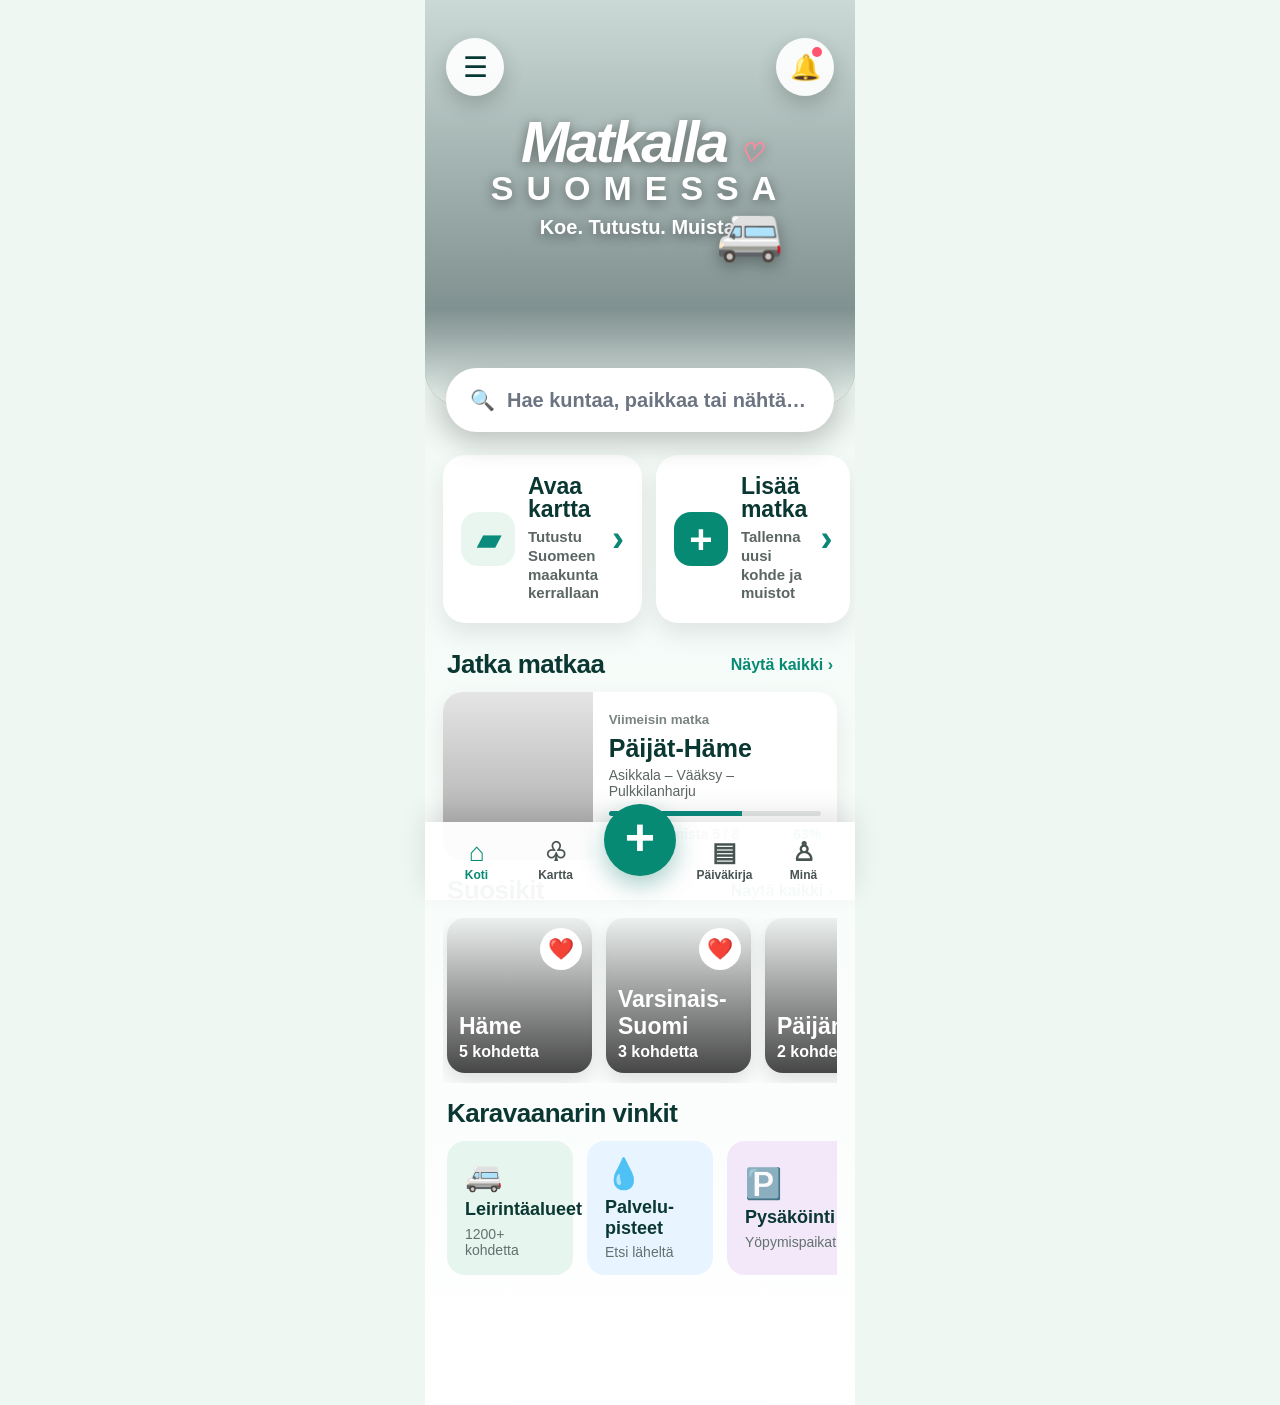
==== index.html @ 988d08ff "Add files via upload" ====
<!doctype html>
<html lang="fi">
<head>
  <meta charset="UTF-8" />
  <meta name="viewport" content="width=device-width, initial-scale=1.0" />
  <title>Matkalla Suomessa</title>
  <link rel="stylesheet" href="tyylit.css?v=22" />
</head>
<body>
  <div class="app-shell">
    <header class="hero">
      <div class="top-icons">
        <button class="round">☰</button>
        <button class="bell">🔔<span></span></button>
      </div>
      <div class="logo-block">
        <div class="script">Matkalla <span>♡</span></div>
        <div class="spaced">SUOMESSA</div>
        <p>Koe. Tutustu. Muista.</p>
      </div>
      <div class="camper">🚐</div>
      <a class="search" href="kartta.html">🔍 <span>Hae kuntaa, paikkaa tai nähtävyyttä...</span></a>
    </header>

    <main class="content">
      <section class="actions">
        <a class="action-card" href="kartta.html">
          <div class="map-shape">▰</div>
          <div><h2>Avaa kartta</h2><p>Tutustu Suomeen maakunta kerrallaan</p></div>
          <b>›</b>
        </a>
        <a class="action-card" href="paivakirja.html">
          <div class="plus-mini">+</div>
          <div><h2>Lisää matka</h2><p>Tallenna uusi kohde ja muistot</p></div>
          <b>›</b>
        </a>
      </section>

      <section class="section-head">
        <h2>Jatka matkaa</h2><a href="paivakirja.html">Näytä kaikki ›</a>
      </section>
      <article class="continue-card">
        <div class="trip-photo"></div>
        <div class="trip-info">
          <small>Viimeisin matka</small>
          <h3>Päijät-Häme</h3>
          <p>Asikkala – Vääksy – Pulkkilanharju</p>
          <div class="progress"><i style="width:63%"></i></div>
          <div class="meta"><span>Käyty kunnista 5 / 8</span><strong>63%</strong></div>
        </div>
      </article>

      <section class="section-head">
        <h2>Suosikit</h2><a href="kartta.html">Näytä kaikki ›</a>
      </section>
      <div class="favorites">
        <article class="fav castle"><button>❤️</button><h3>Häme</h3><p>5 kohdetta</p></article>
        <article class="fav coast"><button>❤️</button><h3>Varsinais-Suomi</h3><p>3 kohdetta</p></article>
        <article class="fav lake"><button>❤️</button><h3>Päijänne</h3><p>2 kohdetta</p></article>
        <article class="fav lapland"><button>❤️</button><h3>Lappi</h3><p>1 kohde</p></article>
      </div>

      <section class="section-head no-link"><h2>Karavaanarin vinkit</h2></section>
      <div class="tips">
        <a href="kartta.html" class="tip green"><span>🚐</span><strong>Leirintäalueet</strong><small>1200+ kohdetta</small></a>
        <a href="kartta.html" class="tip blue"><span>💧</span><strong>Palvelu-pisteet</strong><small>Etsi läheltä</small></a>
        <a href="kartta.html" class="tip purple"><span>🅿️</span><strong>Pysäköinti</strong><small>Yöpymispaikat</small></a>
        <a href="kartta.html" class="tip orange"><span>🍴</span><strong>Ravintolat</strong><small>Paikallisia suosikkeja</small></a>
      </div>
    </main>

    <nav class="bottom-nav">
      <a class="active" href="index.html">⌂<span>Koti</span></a>
      <a href="kartta.html">♧<span>Kartta</span></a>
      <a class="big-plus" href="paivakirja.html">+</a>
      <a href="paivakirja.html">▤<span>Päiväkirja</span></a>
      <a href="profiili.html">♙<span>Minä</span></a>
    </nav>
  </div>
</body>
</html>
---- tyylit.css ----
*{box-sizing:border-box}body{margin:0;background:#eef7f2;font-family:-apple-system,BlinkMacSystemFont,'Segoe UI',Arial,sans-serif;color:#0b3732}.app-shell{max-width:430px;margin:0 auto;min-height:100vh;background:linear-gradient(#edf8f2,#fff);position:relative;overflow:hidden;padding-bottom:96px}.hero{height:405px;border-radius:0 0 34px 34px;position:relative;padding:38px 21px 0;color:white;background:linear-gradient(180deg,rgba(5,42,48,.15),rgba(5,31,34,.58)),url('https://images.unsplash.com/photo-1500530855697-b586d89ba3ee?auto=format&fit=crop&w=900&q=80') center/cover;box-shadow:0 18px 40px rgba(0,0,0,.12)}.hero:after{content:"";position:absolute;inset:auto 0 0;height:96px;background:linear-gradient(180deg,transparent,#eef7f2);border-radius:0 0 34px 34px}.top-icons{position:relative;z-index:3;display:flex;justify-content:space-between;align-items:center}.round,.bell{border:0;width:58px;height:58px;border-radius:50%;background:rgba(255,255,255,.92);font-size:28px;color:#073934;box-shadow:0 8px 20px rgba(0,0,0,.18)}.bell{font-size:25px;position:relative}.bell span{position:absolute;right:12px;top:9px;width:10px;height:10px;background:#ff5570;border-radius:50%}.logo-block{text-align:center;margin-top:12px;text-shadow:0 3px 12px rgba(0,0,0,.45);position:relative;z-index:2}.script{font-size:58px;font-style:italic;font-weight:800;letter-spacing:-3px}.script span{font-size:26px;color:#ff8aa0}.spaced{font-size:34px;font-weight:900;letter-spacing:13px;margin-top:-6px}.logo-block p{font-size:20px;font-weight:800;margin:8px 0 0}.camper{position:absolute;right:72px;top:201px;z-index:3;font-size:54px;filter:drop-shadow(0 5px 8px rgba(0,0,0,.32))}.search{position:absolute;z-index:4;left:21px;right:21px;bottom:-27px;height:64px;background:white;border-radius:31px;display:flex;align-items:center;gap:12px;padding:0 24px;text-decoration:none;color:#6c7482;font-size:20px;font-weight:800;box-shadow:0 12px 28px rgba(0,0,0,.18);white-space:nowrap;overflow:hidden}.search span{overflow:hidden;text-overflow:ellipsis}.content{padding:50px 18px 24px}.actions{display:grid;grid-template-columns:1fr 1fr;gap:14px;margin-bottom:26px}.action-card{background:white;border-radius:22px;padding:20px 18px;min-height:118px;text-decoration:none;color:#0a3732;box-shadow:0 11px 25px rgba(0,0,0,.09);display:grid;grid-template-columns:auto 1fr auto;gap:13px;align-items:center}.action-card h2{font-size:23px;line-height:1;margin:0 0 7px;font-weight:900}.action-card p{font-size:15px;line-height:1.25;margin:0;color:#5b6664;font-weight:700}.action-card b{font-size:36px;color:#0b8778}.map-shape,.plus-mini{width:54px;height:54px;border-radius:17px;background:#e9f6f0;display:grid;place-items:center;color:#0b8b7b;font-size:30px;font-weight:900}.plus-mini{background:#078a74;color:#fff;font-size:40px}.section-head{display:flex;align-items:center;justify-content:space-between;margin:15px 4px 12px}.section-head h2{margin:0;font-size:26px;letter-spacing:-.5px}.section-head a{color:#078a74;text-decoration:none;font-weight:800}.continue-card{background:white;border-radius:20px;overflow:hidden;display:grid;grid-template-columns:38% 62%;box-shadow:0 10px 24px rgba(0,0,0,.08);min-height:142px}.trip-photo{background:linear-gradient(180deg,rgba(0,0,0,.1),rgba(0,0,0,.35)),url('https://images.unsplash.com/photo-1500534314209-a25ddb2bd429?auto=format&fit=crop&w=500&q=80') center/cover}.trip-info{padding:18px 16px}.trip-info small{color:#7a8583;font-weight:700}.trip-info h3{font-size:25px;margin:6px 0 4px}.trip-info p{margin:0 0 12px;color:#5b6664;font-size:14px}.progress{height:5px;background:#e3e8e7;border-radius:99px;overflow:hidden}.progress i{display:block;height:100%;background:#0b8d80}.meta{display:flex;justify-content:space-between;margin-top:10px;color:#52615e;font-size:14px;font-weight:700}.meta strong{color:#0b8d80}.favorites,.tips{display:flex;gap:14px;overflow-x:auto;padding:0 6px 10px 4px;scrollbar-width:none}.favorites::-webkit-scrollbar,.tips::-webkit-scrollbar{display:none}.fav{min-width:145px;height:155px;border-radius:18px;position:relative;padding:12px;color:white;display:flex;flex-direction:column;justify-content:flex-end;overflow:hidden;background-size:cover;background-position:center;box-shadow:0 8px 20px rgba(0,0,0,.12)}.fav:before{content:"";position:absolute;inset:0;background:linear-gradient(180deg,rgba(0,0,0,.05),rgba(0,0,0,.72))}.fav *{position:relative}.fav button{position:absolute;right:10px;top:10px;width:42px;height:42px;border:0;border-radius:50%;background:white;font-size:21px}.fav h3{font-size:23px;margin:0 0 3px}.fav p{margin:0;font-weight:700}.castle{background-image:url('https://images.unsplash.com/photo-1528909514045-2fa4ac7a08ba?auto=format&fit=crop&w=400&q=80')}.coast{background-image:url('https://images.unsplash.com/photo-1507525428034-b723cf961d3e?auto=format&fit=crop&w=400&q=80')}.lake{background-image:url('https://images.unsplash.com/photo-1500534314209-a25ddb2bd429?auto=format&fit=crop&w=400&q=80')}.lapland{background-image:url('https://images.unsplash.com/photo-1483347756197-71ef80e95f73?auto=format&fit=crop&w=400&q=80')}.tip{min-width:126px;height:134px;border-radius:18px;padding:18px;text-decoration:none;color:#0b3732;display:flex;flex-direction:column;justify-content:center;gap:6px}.tip span{font-size:30px}.tip strong{font-size:18px;line-height:1.12}.tip small{font-size:14px;color:#62716e}.green{background:#e6f5ee}.blue{background:#e8f4ff}.purple{background:#f2e8fa}.orange{background:#fff1df}.bottom-nav{position:fixed;z-index:50;left:50%;bottom:0;transform:translateX(-50%);width:min(430px,100%);height:78px;background:rgba(255,255,255,.96);box-shadow:0 -10px 25px rgba(0,0,0,.10);display:grid;grid-template-columns:1fr 1fr 90px 1fr 1fr;align-items:center;padding:8px 12px 12px}.bottom-nav a{text-align:center;text-decoration:none;color:#485452;font-weight:800;font-size:26px}.bottom-nav a span{display:block;font-size:12px}.bottom-nav .active{color:#078a74}.big-plus{width:72px;height:72px;border-radius:50%;background:#078a74!important;color:white!important;font-size:52px!important;line-height:66px;justify-self:center;margin-top:-38px;box-shadow:0 9px 24px rgba(0,118,100,.35)}@media(max-width:380px){.script{font-size:50px}.spaced{font-size:28px;letter-spacing:10px}.hero{height:385px}.actions{gap:10px}.action-card{padding:16px 13px}.action-card h2{font-size:21px}.search{font-size:18px}.camper{right:46px}}
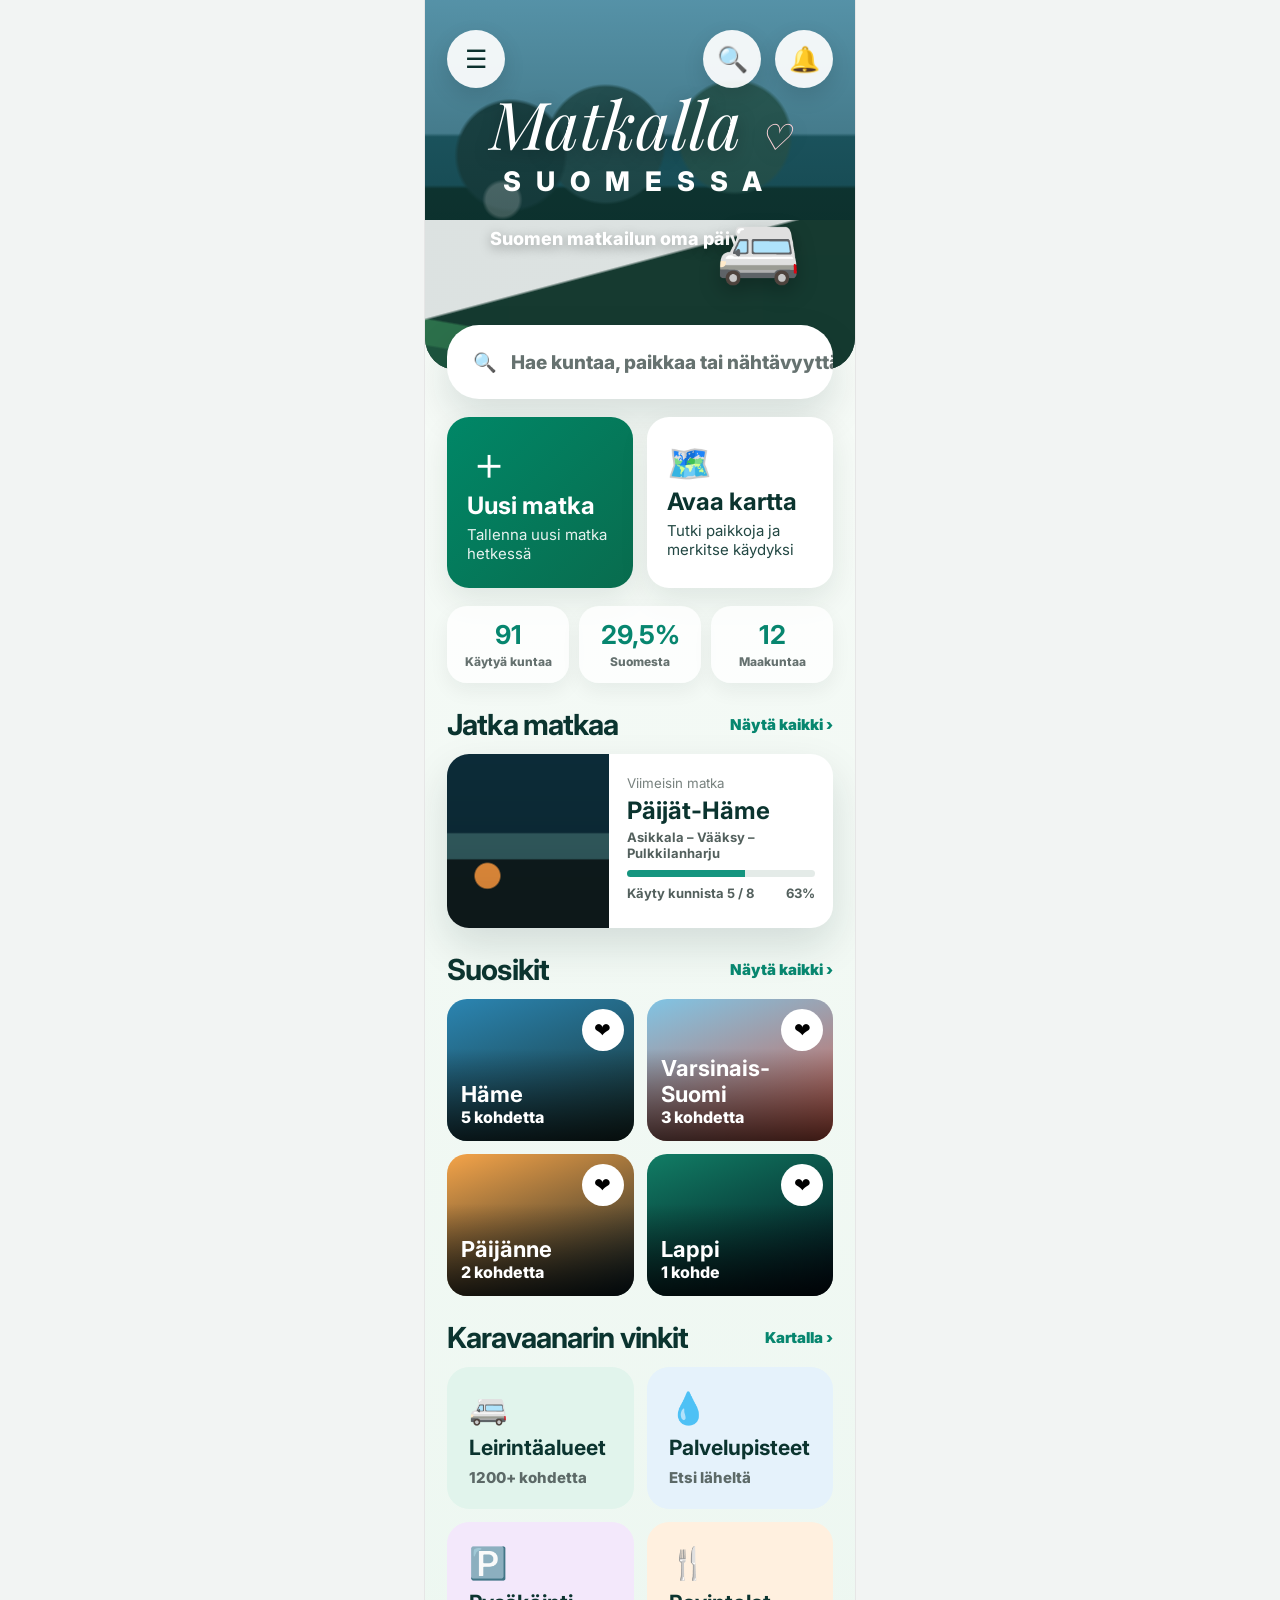
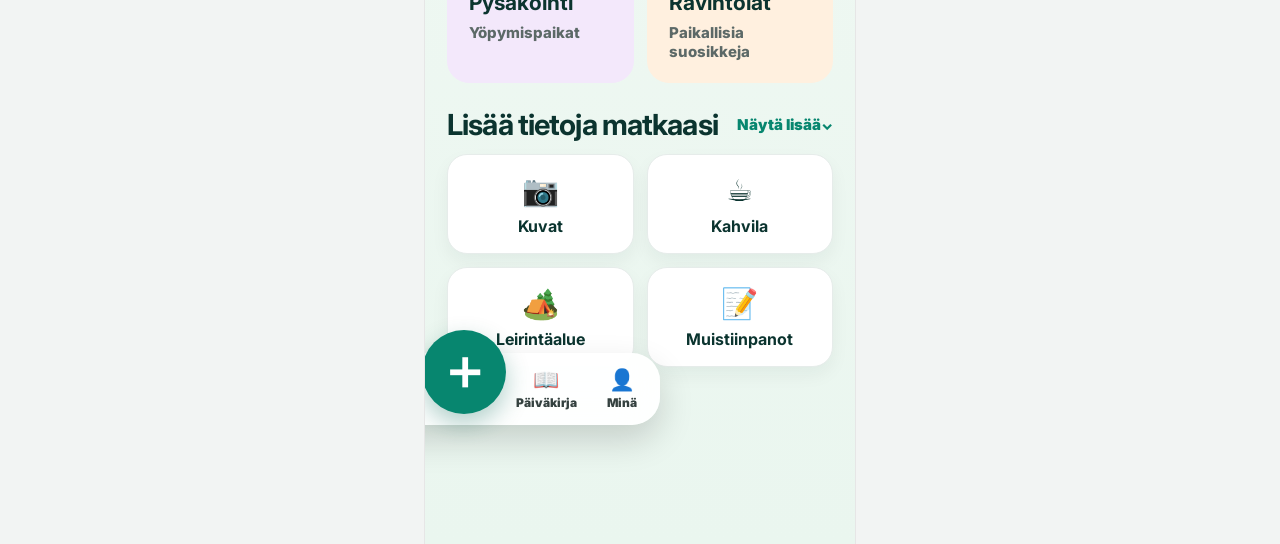
==== commit 5d533fc9: "Add files via upload" ====
--- a/index.html
+++ b/index.html
@@ -1,81 +1,66 @@
 <!doctype html>
 <html lang="fi">
 <head>
-  <meta charset="UTF-8" />
-  <meta name="viewport" content="width=device-width, initial-scale=1.0" />
+  <meta charset="utf-8" />
+  <meta name="viewport" content="width=device-width,initial-scale=1" />
   <title>Matkalla Suomessa</title>
-  <link rel="stylesheet" href="tyylit.css?v=22" />
+  <link rel="stylesheet" href="tyylit.css" />
 </head>
 <body>
-  <div class="app-shell">
-    <header class="hero">
-      <div class="top-icons">
-        <button class="round">☰</button>
-        <button class="bell">🔔<span></span></button>
+  <div class="phone-shell">
+    <header class="hero finnish-hero">
+      <div class="topbar">
+        <button class="circle">☰</button>
+        <div class="right-icons"><button class="circle">🔍</button><button class="circle">🔔</button></div>
       </div>
-      <div class="logo-block">
-        <div class="script">Matkalla <span>♡</span></div>
-        <div class="spaced">SUOMESSA</div>
-        <p>Koe. Tutustu. Muista.</p>
-      </div>
+      <div class="brand-script">Matkalla <span>♡</span></div>
+      <div class="brand-block">SUOMESSA</div>
+      <p class="tagline">Suomen matkailun oma päiväkirja</p>
       <div class="camper">🚐</div>
-      <a class="search" href="kartta.html">🔍 <span>Hae kuntaa, paikkaa tai nähtävyyttä...</span></a>
     </header>
 
-    <main class="content">
-      <section class="actions">
-        <a class="action-card" href="kartta.html">
-          <div class="map-shape">▰</div>
-          <div><h2>Avaa kartta</h2><p>Tutustu Suomeen maakunta kerrallaan</p></div>
-          <b>›</b>
-        </a>
-        <a class="action-card" href="paivakirja.html">
-          <div class="plus-mini">+</div>
-          <div><h2>Lisää matka</h2><p>Tallenna uusi kohde ja muistot</p></div>
-          <b>›</b>
-        </a>
+    <main class="content overlap">
+      <a class="search" href="kartta.html">🔍 <span>Hae kuntaa, paikkaa tai nähtävyyttä...</span></a>
+
+      <section class="quick-actions two">
+        <a class="action-card green" href="paivakirja.html"><span class="big-icon">＋</span><b>Uusi matka</b><small>Tallenna uusi matka hetkessä</small></a>
+        <a class="action-card light" href="kartta.html"><span class="big-icon map-icon">🗺️</span><b>Avaa kartta</b><small>Tutki paikkoja ja merkitse käydyksi</small></a>
       </section>
 
-      <section class="section-head">
-        <h2>Jatka matkaa</h2><a href="paivakirja.html">Näytä kaikki ›</a>
+      <section class="mini-stats">
+        <div><b>91</b><span>Käytyä kuntaa</span></div>
+        <div><b>29,5%</b><span>Suomesta</span></div>
+        <div><b>12</b><span>Maakuntaa</span></div>
       </section>
-      <article class="continue-card">
-        <div class="trip-photo"></div>
-        <div class="trip-info">
-          <small>Viimeisin matka</small>
-          <h3>Päijät-Häme</h3>
-          <p>Asikkala – Vääksy – Pulkkilanharju</p>
-          <div class="progress"><i style="width:63%"></i></div>
-          <div class="meta"><span>Käyty kunnista 5 / 8</span><strong>63%</strong></div>
-        </div>
-      </article>
 
-      <section class="section-head">
-        <h2>Suosikit</h2><a href="kartta.html">Näytä kaikki ›</a>
+      <div class="section-head"><h2>Jatka matkaa</h2><a href="paivakirja.html">Näytä kaikki ›</a></div>
+      <a class="continue-card" href="paijat-hame.html">
+        <div class="continue-img lake"></div>
+        <div class="continue-text"><small>Viimeisin matka</small><h3>Päijät-Häme</h3><p>Asikkala – Vääksy – Pulkkilanharju</p><div class="bar"><i style="width:63%"></i></div><p class="progress">Käyty kunnista 5 / 8 <b>63%</b></p></div>
+      </a>
+
+      <div class="section-head"><h2>Suosikit</h2><a href="paivakirja.html">Näytä kaikki ›</a></div>
+      <section class="favorite-grid">
+        <a class="fav castle" href="paijat-hame.html"><button>❤</button><b>Häme</b><span>5 kohdetta</span></a>
+        <a class="fav shore" href="paijat-hame.html"><button>❤</button><b>Varsinais-Suomi</b><span>3 kohdetta</span></a>
+        <a class="fav sunset" href="paijat-hame.html"><button>❤</button><b>Päijänne</b><span>2 kohdetta</span></a>
+        <a class="fav aurora" href="paijat-hame.html"><button>❤</button><b>Lappi</b><span>1 kohde</span></a>
       </section>
-      <div class="favorites">
-        <article class="fav castle"><button>❤️</button><h3>Häme</h3><p>5 kohdetta</p></article>
-        <article class="fav coast"><button>❤️</button><h3>Varsinais-Suomi</h3><p>3 kohdetta</p></article>
-        <article class="fav lake"><button>❤️</button><h3>Päijänne</h3><p>2 kohdetta</p></article>
-        <article class="fav lapland"><button>❤️</button><h3>Lappi</h3><p>1 kohde</p></article>
-      </div>
 
-      <section class="section-head no-link"><h2>Karavaanarin vinkit</h2></section>
-      <div class="tips">
-        <a href="kartta.html" class="tip green"><span>🚐</span><strong>Leirintäalueet</strong><small>1200+ kohdetta</small></a>
-        <a href="kartta.html" class="tip blue"><span>💧</span><strong>Palvelu-pisteet</strong><small>Etsi läheltä</small></a>
-        <a href="kartta.html" class="tip purple"><span>🅿️</span><strong>Pysäköinti</strong><small>Yöpymispaikat</small></a>
-        <a href="kartta.html" class="tip orange"><span>🍴</span><strong>Ravintolat</strong><small>Paikallisia suosikkeja</small></a>
-      </div>
+      <div class="section-head"><h2>Karavaanarin vinkit</h2><a href="kartta.html">Kartalla ›</a></div>
+      <section class="tips-grid">
+        <a href="kartta.html" class="tip mint"><span>🚐</span><b>Leirintäalueet</b><small>1200+ kohdetta</small></a>
+        <a href="kartta.html" class="tip blue"><span>💧</span><b>Palvelupisteet</b><small>Etsi läheltä</small></a>
+        <a href="kartta.html" class="tip lilac"><span>🅿️</span><b>Pysäköinti</b><small>Yöpymispaikat</small></a>
+        <a href="kartta.html" class="tip peach"><span>🍴</span><b>Ravintolat</b><small>Paikallisia suosikkeja</small></a>
+      </section>
+
+      <div class="section-head"><h2>Lisää tietoja matkaasi</h2><a href="paivakirja.html">Näytä lisää⌄</a></div>
+      <section class="add-grid">
+        <a href="paivakirja.html">📷<b>Kuvat</b></a><a href="paivakirja.html">☕<b>Kahvila</b></a><a href="paivakirja.html">🏕️<b>Leirintäalue</b></a><a href="paivakirja.html">📝<b>Muistiinpanot</b></a>
+      </section>
     </main>
-
-    <nav class="bottom-nav">
-      <a class="active" href="index.html">⌂<span>Koti</span></a>
-      <a href="kartta.html">♧<span>Kartta</span></a>
-      <a class="big-plus" href="paivakirja.html">+</a>
-      <a href="paivakirja.html">▤<span>Päiväkirja</span></a>
-      <a href="profiili.html">♙<span>Minä</span></a>
-    </nav>
+    <nav class="bottom-nav"><a class="active" href="index.html">🏠<span>Etusivu</span></a><a href="kartta.html">🗺️<span>Kartta</span></a><a class="plus" href="paivakirja.html">＋</a><a href="paivakirja.html">📖<span>Päiväkirja</span></a><a href="profiili.html">👤<span>Minä</span></a></nav>
   </div>
 </body>
 </html>
--- a/tyylit.css
+++ b/tyylit.css
@@ -1 +1,4 @@
-*{box-sizing:border-box}body{margin:0;background:#eef7f2;font-family:-apple-system,BlinkMacSystemFont,'Segoe UI',Arial,sans-serif;color:#0b3732}.app-shell{max-width:430px;margin:0 auto;min-height:100vh;background:linear-gradient(#edf8f2,#fff);position:relative;overflow:hidden;padding-bottom:96px}.hero{height:405px;border-radius:0 0 34px 34px;position:relative;padding:38px 21px 0;color:white;background:linear-gradient(180deg,rgba(5,42,48,.15),rgba(5,31,34,.58)),url('https://images.unsplash.com/photo-1500530855697-b586d89ba3ee?auto=format&fit=crop&w=900&q=80') center/cover;box-shadow:0 18px 40px rgba(0,0,0,.12)}.hero:after{content:"";position:absolute;inset:auto 0 0;height:96px;background:linear-gradient(180deg,transparent,#eef7f2);border-radius:0 0 34px 34px}.top-icons{position:relative;z-index:3;display:flex;justify-content:space-between;align-items:center}.round,.bell{border:0;width:58px;height:58px;border-radius:50%;background:rgba(255,255,255,.92);font-size:28px;color:#073934;box-shadow:0 8px 20px rgba(0,0,0,.18)}.bell{font-size:25px;position:relative}.bell span{position:absolute;right:12px;top:9px;width:10px;height:10px;background:#ff5570;border-radius:50%}.logo-block{text-align:center;margin-top:12px;text-shadow:0 3px 12px rgba(0,0,0,.45);position:relative;z-index:2}.script{font-size:58px;font-style:italic;font-weight:800;letter-spacing:-3px}.script span{font-size:26px;color:#ff8aa0}.spaced{font-size:34px;font-weight:900;letter-spacing:13px;margin-top:-6px}.logo-block p{font-size:20px;font-weight:800;margin:8px 0 0}.camper{position:absolute;right:72px;top:201px;z-index:3;font-size:54px;filter:drop-shadow(0 5px 8px rgba(0,0,0,.32))}.search{position:absolute;z-index:4;left:21px;right:21px;bottom:-27px;height:64px;background:white;border-radius:31px;display:flex;align-items:center;gap:12px;padding:0 24px;text-decoration:none;color:#6c7482;font-size:20px;font-weight:800;box-shadow:0 12px 28px rgba(0,0,0,.18);white-space:nowrap;overflow:hidden}.search span{overflow:hidden;text-overflow:ellipsis}.content{padding:50px 18px 24px}.actions{display:grid;grid-template-columns:1fr 1fr;gap:14px;margin-bottom:26px}.action-card{background:white;border-radius:22px;padding:20px 18px;min-height:118px;text-decoration:none;color:#0a3732;box-shadow:0 11px 25px rgba(0,0,0,.09);display:grid;grid-template-columns:auto 1fr auto;gap:13px;align-items:center}.action-card h2{font-size:23px;line-height:1;margin:0 0 7px;font-weight:900}.action-card p{font-size:15px;line-height:1.25;margin:0;color:#5b6664;font-weight:700}.action-card b{font-size:36px;color:#0b8778}.map-shape,.plus-mini{width:54px;height:54px;border-radius:17px;background:#e9f6f0;display:grid;place-items:center;color:#0b8b7b;font-size:30px;font-weight:900}.plus-mini{background:#078a74;color:#fff;font-size:40px}.section-head{display:flex;align-items:center;justify-content:space-between;margin:15px 4px 12px}.section-head h2{margin:0;font-size:26px;letter-spacing:-.5px}.section-head a{color:#078a74;text-decoration:none;font-weight:800}.continue-card{background:white;border-radius:20px;overflow:hidden;display:grid;grid-template-columns:38% 62%;box-shadow:0 10px 24px rgba(0,0,0,.08);min-height:142px}.trip-photo{background:linear-gradient(180deg,rgba(0,0,0,.1),rgba(0,0,0,.35)),url('https://images.unsplash.com/photo-1500534314209-a25ddb2bd429?auto=format&fit=crop&w=500&q=80') center/cover}.trip-info{padding:18px 16px}.trip-info small{color:#7a8583;font-weight:700}.trip-info h3{font-size:25px;margin:6px 0 4px}.trip-info p{margin:0 0 12px;color:#5b6664;font-size:14px}.progress{height:5px;background:#e3e8e7;border-radius:99px;overflow:hidden}.progress i{display:block;height:100%;background:#0b8d80}.meta{display:flex;justify-content:space-between;margin-top:10px;color:#52615e;font-size:14px;font-weight:700}.meta strong{color:#0b8d80}.favorites,.tips{display:flex;gap:14px;overflow-x:auto;padding:0 6px 10px 4px;scrollbar-width:none}.favorites::-webkit-scrollbar,.tips::-webkit-scrollbar{display:none}.fav{min-width:145px;height:155px;border-radius:18px;position:relative;padding:12px;color:white;display:flex;flex-direction:column;justify-content:flex-end;overflow:hidden;background-size:cover;background-position:center;box-shadow:0 8px 20px rgba(0,0,0,.12)}.fav:before{content:"";position:absolute;inset:0;background:linear-gradient(180deg,rgba(0,0,0,.05),rgba(0,0,0,.72))}.fav *{position:relative}.fav button{position:absolute;right:10px;top:10px;width:42px;height:42px;border:0;border-radius:50%;background:white;font-size:21px}.fav h3{font-size:23px;margin:0 0 3px}.fav p{margin:0;font-weight:700}.castle{background-image:url('https://images.unsplash.com/photo-1528909514045-2fa4ac7a08ba?auto=format&fit=crop&w=400&q=80')}.coast{background-image:url('https://images.unsplash.com/photo-1507525428034-b723cf961d3e?auto=format&fit=crop&w=400&q=80')}.lake{background-image:url('https://images.unsplash.com/photo-1500534314209-a25ddb2bd429?auto=format&fit=crop&w=400&q=80')}.lapland{background-image:url('https://images.unsplash.com/photo-1483347756197-71ef80e95f73?auto=format&fit=crop&w=400&q=80')}.tip{min-width:126px;height:134px;border-radius:18px;padding:18px;text-decoration:none;color:#0b3732;display:flex;flex-direction:column;justify-content:center;gap:6px}.tip span{font-size:30px}.tip strong{font-size:18px;line-height:1.12}.tip small{font-size:14px;color:#62716e}.green{background:#e6f5ee}.blue{background:#e8f4ff}.purple{background:#f2e8fa}.orange{background:#fff1df}.bottom-nav{position:fixed;z-index:50;left:50%;bottom:0;transform:translateX(-50%);width:min(430px,100%);height:78px;background:rgba(255,255,255,.96);box-shadow:0 -10px 25px rgba(0,0,0,.10);display:grid;grid-template-columns:1fr 1fr 90px 1fr 1fr;align-items:center;padding:8px 12px 12px}.bottom-nav a{text-align:center;text-decoration:none;color:#485452;font-weight:800;font-size:26px}.bottom-nav a span{display:block;font-size:12px}.bottom-nav .active{color:#078a74}.big-plus{width:72px;height:72px;border-radius:50%;background:#078a74!important;color:white!important;font-size:52px!important;line-height:66px;justify-self:center;margin-top:-38px;box-shadow:0 9px 24px rgba(0,118,100,.35)}@media(max-width:380px){.script{font-size:50px}.spaced{font-size:28px;letter-spacing:10px}.hero{height:385px}.actions{gap:10px}.action-card{padding:16px 13px}.action-card h2{font-size:21px}.search{font-size:18px}.camper{right:46px}}
+@import url('https://fonts.googleapis.com/css2?family=Inter:wght@500;700;800;900&family=Playfair+Display:ital@1&display=swap');
+:root{--green:#07866f;--dark:#0b342f;--muted:#61706e;--bg:#eef8f2;--card:#fff;--line:#e5ecea;--shadow:0 18px 40px rgba(5,40,35,.13)}
+*{box-sizing:border-box}body{margin:0;background:#f2f4f3;font-family:Inter,system-ui,Arial,sans-serif;color:var(--dark)}a{color:inherit;text-decoration:none}.phone-shell{max-width:430px;margin:0 auto;min-height:100vh;background:linear-gradient(#f8fbf8,#eaf6ef);position:relative;overflow-x:hidden;padding-bottom:105px}.hero{height:370px;border-radius:0 0 32px 32px;position:relative;overflow:hidden;color:white}.finnish-hero{background:linear-gradient(180deg,rgba(0,40,50,.18),rgba(0,30,28,.62)), radial-gradient(circle at 18% 54%,rgba(255,255,255,.38) 0 4%,transparent 5%), radial-gradient(circle at 20% 42%,#244d4e 0 13%,transparent 14%), radial-gradient(circle at 42% 39%,#315f60 0 17%,transparent 18%), radial-gradient(circle at 72% 37%,#386b63 0 14%,transparent 15%), linear-gradient(180deg,#68a9c1 0 36%,#286b79 37% 50%,#163f39 51% 100%)}.finnish-hero:after{content:"";position:absolute;left:-10%;right:-10%;bottom:0;height:150px;background:linear-gradient(165deg,rgba(255,255,255,.9) 0 38%,transparent 39%),linear-gradient(10deg,#1f5740 0 13%,#2f744d 14% 24%,#173b31 25%);opacity:.95}.topbar{position:absolute;z-index:2;top:30px;left:22px;right:22px;display:flex;justify-content:space-between}.right-icons{display:flex;gap:14px}.circle{width:58px;height:58px;border-radius:50%;border:0;background:rgba(255,255,255,.92);box-shadow:0 8px 22px rgba(0,0,0,.12);font-size:25px;color:#0b302d}.brand-script{position:absolute;z-index:2;top:94px;left:0;right:0;text-align:center;font-family:'Playfair Display',serif;font-size:66px;font-style:italic;line-height:.9;text-shadow:0 4px 18px rgba(0,0,0,.35)}.brand-script span{font-size:36px;color:#ffd3d8}.brand-block{position:absolute;z-index:2;top:165px;left:0;right:0;text-align:center;letter-spacing:15px;font-weight:800;font-size:27px}.tagline{position:absolute;z-index:2;top:210px;left:28px;right:28px;text-align:center;font-size:18px;font-weight:800;text-shadow:0 3px 12px rgba(0,0,0,.35)}.camper{position:absolute;z-index:3;right:54px;top:205px;font-size:68px;filter:drop-shadow(0 8px 10px rgba(0,0,0,.25))}.content{padding:0 22px}.overlap{margin-top:-45px;position:relative;z-index:4}.search{height:74px;border-radius:32px;background:white;box-shadow:var(--shadow);display:flex;align-items:center;gap:14px;padding:0 26px;font-size:19px;font-weight:800;color:#667270;white-space:nowrap;overflow:hidden}.quick-actions{display:grid;gap:14px;margin-top:18px}.quick-actions.two{grid-template-columns:1fr 1fr}.action-card{min-height:130px;border-radius:22px;padding:24px 20px;box-shadow:0 12px 30px rgba(5,40,35,.09);display:flex;flex-direction:column;justify-content:center;gap:8px}.action-card.green{background:linear-gradient(135deg,#008767,#096c4e);color:white}.action-card.light{background:white}.big-icon{font-size:44px;line-height:1}.map-icon{font-size:36px}.action-card b{font-size:24px;line-height:1.05}.action-card small{font-size:15px;line-height:1.25;color:inherit;opacity:.9}.mini-stats{display:grid;grid-template-columns:repeat(3,1fr);gap:10px;margin:18px 0}.mini-stats div{background:rgba(255,255,255,.8);border-radius:20px;text-align:center;padding:13px 5px;box-shadow:0 8px 20px rgba(5,40,35,.06)}.mini-stats b{display:block;color:var(--green);font-size:26px}.mini-stats span{font-size:12px;font-weight:800;color:#65716f}.section-head{display:flex;justify-content:space-between;align-items:center;margin:24px 0 12px}.section-head h2{margin:0;font-size:29px;letter-spacing:-.03em}.section-head a{font-weight:900;color:var(--green);font-size:15px}.continue-card{display:grid;grid-template-columns:42% 58%;background:#fff;border-radius:22px;box-shadow:var(--shadow);overflow:hidden}.continue-img{min-height:132px;background-size:cover;background-position:center}.lake{background:linear-gradient(rgba(0,0,0,.05),rgba(0,0,0,.22)),radial-gradient(circle at 25% 70%,#ff9d42 0 7%,transparent 8%),linear-gradient(180deg,#0d2e3b 0 45%,#356266 46% 60%,#101e20 61%)}.continue-text{padding:18px}.continue-text small{color:#77817e}.continue-text h3{font-size:24px;margin:4px 0}.continue-text p{margin:0 0 9px;color:#53605d;font-weight:700;font-size:13px}.bar{height:7px;background:#e4ebe8;border-radius:999px;overflow:hidden}.bar i{display:block;height:100%;background:#15957f}.progress{display:flex;justify-content:space-between;margin-top:8px!important}.favorite-grid,.tips-grid,.add-grid{display:grid;grid-template-columns:1fr 1fr;gap:13px}.fav{height:142px;border-radius:20px;position:relative;overflow:hidden;padding:14px;display:flex;flex-direction:column;justify-content:flex-end;color:white;background:#123}.fav:before{content:"";position:absolute;inset:0;background:linear-gradient(180deg,transparent 35%,rgba(0,0,0,.72));z-index:0}.fav>*{position:relative;z-index:1}.fav button{position:absolute;top:10px;right:10px;width:42px;height:42px;border-radius:50%;border:0;background:#fff;font-size:20px}.fav b{font-size:22px}.fav span{font-weight:800}.castle{background:linear-gradient(160deg,#2b85b2,#17302d)}.shore{background:linear-gradient(160deg,#80c4e4,#d45b47)}.sunset{background:linear-gradient(160deg,#f5a449,#071c24)}.aurora{background:linear-gradient(160deg,#117d65,#020b17)}.tip{min-height:126px;border-radius:22px;padding:22px;display:flex;flex-direction:column;gap:8px}.tip span{font-size:31px}.tip b{font-size:21px}.tip small{font-size:15px;color:#5c6967;font-weight:800}.mint{background:#e1f4ec}.blue{background:#e5f2fb}.lilac{background:#f3e8fb}.peach{background:#fff0df}.add-grid a{background:#fff;border:1px solid #e6ecea;border-radius:20px;min-height:100px;display:flex;align-items:center;justify-content:center;flex-direction:column;font-size:30px;box-shadow:0 8px 18px rgba(5,40,35,.05)}.add-grid b{font-size:16px;margin-top:8px}.bottom-nav{position:fixed;left:50%;transform:translateX(-50%);bottom:14px;width:min(390px,calc(100% - 24px));height:72px;background:rgba(255,255,255,.94);backdrop-filter:blur(18px);border-radius:28px;box-shadow:0 15px 35px rgba(0,0,0,.16);display:grid;grid-template-columns:1fr 1fr 86px 1fr 1fr;align-items:center;z-index:10}.bottom-nav a{display:flex;flex-direction:column;align-items:center;gap:3px;font-weight:900;color:#34413f;font-size:21px}.bottom-nav span{font-size:12px}.bottom-nav .active{color:var(--green)}.bottom-nav .plus{width:84px;height:84px;border-radius:50%;background:var(--green);color:white;display:flex;justify-content:center;align-items:center;font-size:54px;box-shadow:0 10px 25px rgba(0,100,80,.3);margin-top:-34px}.page-head{padding:25px 22px 10px;display:flex;align-items:center;gap:10px}.page-head h1{margin:0;font-size:34px}.map-card{margin:12px 22px 22px;background:white;border-radius:28px;padding:16px;box-shadow:var(--shadow)}.finland-map{height:610px;position:relative;margin:0 auto;max-width:330px;background:radial-gradient(ellipse at 50% 50%,#e5f8ed,transparent 62%)}.finland-shape{position:absolute;inset:12px 42px 42px 44px;background:#dff3e6;border:7px solid #08745f;clip-path:polygon(58% 0,76% 7%,83% 20%,73% 31%,86% 45%,77% 56%,83% 70%,68% 84%,58% 100%,43% 88%,34% 78%,25% 85%,21% 69%,30% 56%,22% 44%,33% 32%,28% 20%,43% 13%)}.province{position:absolute;background:#fff;border:3px solid #e4ebee;border-radius:17px;box-shadow:0 7px 15px rgba(5,40,35,.10);width:64px;height:64px;text-align:center;padding-top:12px;font-weight:900}.province span{display:block}.done{background:#e8f6ee;border-color:#75bc86}.started{background:#fff8e5;border-color:#e0aa23}.map-legend{display:flex;gap:14px;justify-content:center;font-weight:900;margin-top:14px}.dot{width:16px;height:16px;border-radius:50%;display:inline-block;margin-right:5px;border:3px solid #d5e2e4;vertical-align:-3px}.dot.green{background:#07866f;border:0}.dot.gold{background:#d59b08;border:0}.list-card{background:#fff;border-radius:20px;margin:12px 22px;padding:16px;box-shadow:0 8px 20px rgba(5,40,35,.06)}.list-card h3{margin:0 0 8px}.list-card p{margin:3px 0;color:#53605d;font-weight:700}
+@media(min-width:700px){.phone-shell{box-shadow:0 0 0 1px #e6e6e6}.bottom-nav{position:sticky;bottom:14px}}
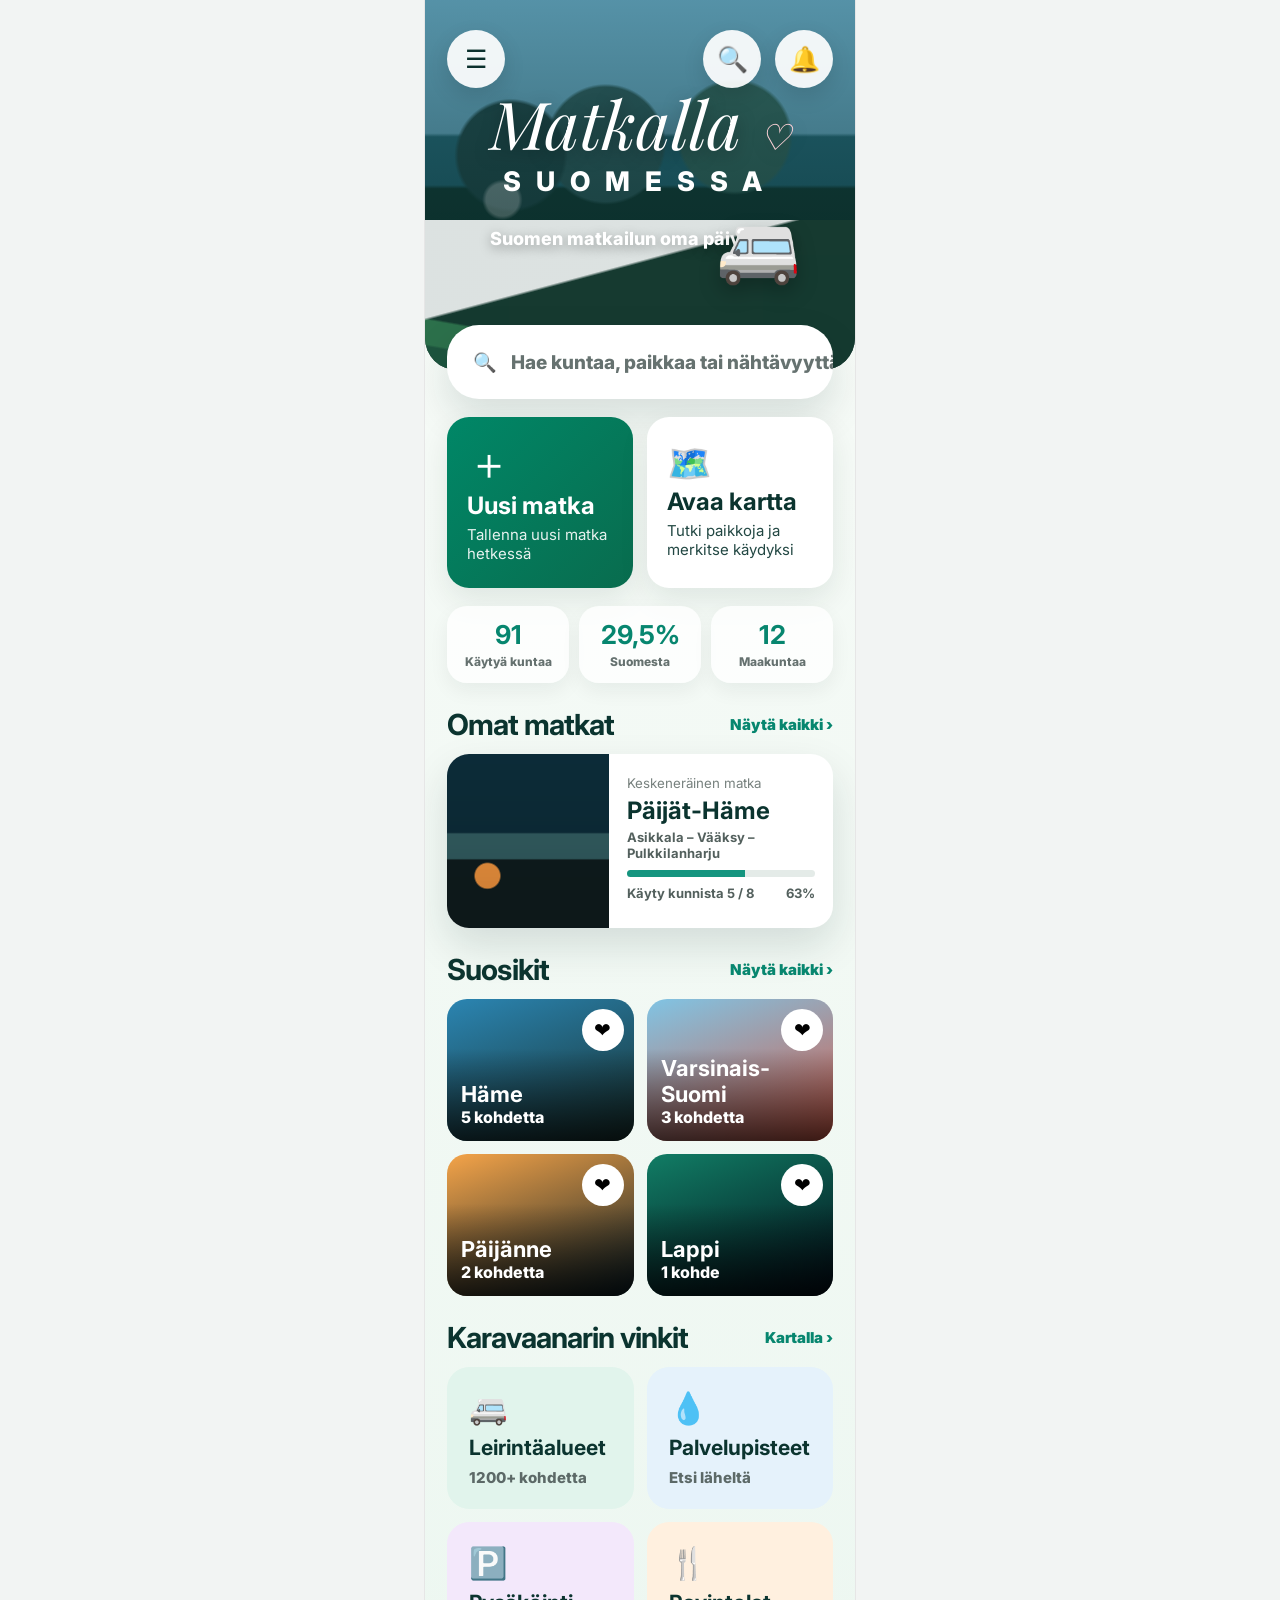
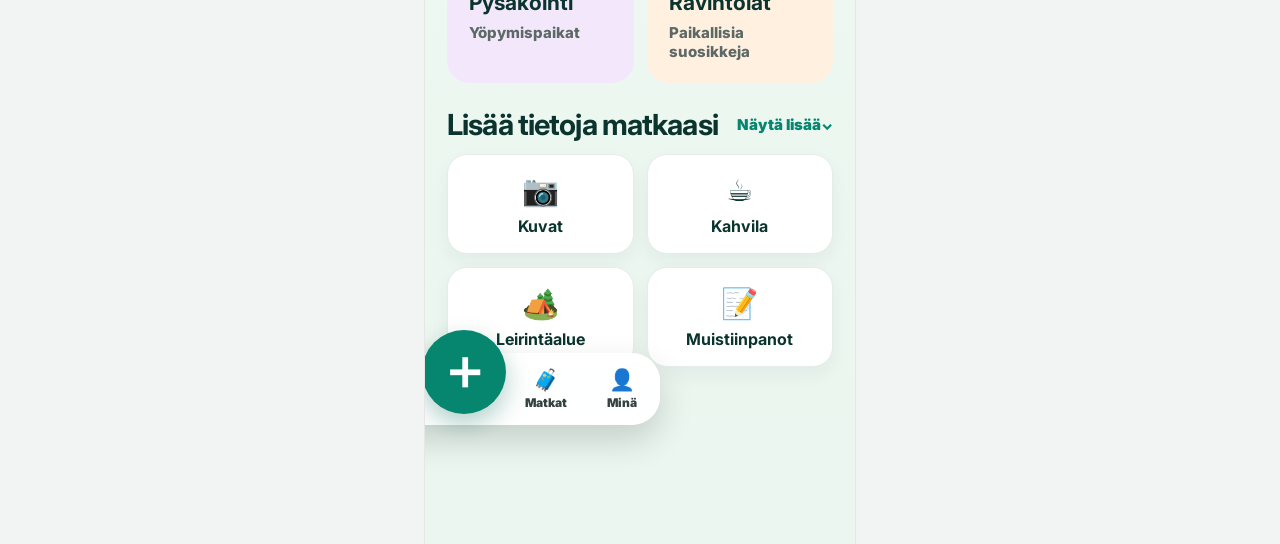
==== commit 64bb5ae9: "Add files via upload" ====
--- a/index.html
+++ b/index.html
@@ -23,7 +23,7 @@
       <a class="search" href="kartta.html">🔍 <span>Hae kuntaa, paikkaa tai nähtävyyttä...</span></a>
 
       <section class="quick-actions two">
-        <a class="action-card green" href="paivakirja.html"><span class="big-icon">＋</span><b>Uusi matka</b><small>Tallenna uusi matka hetkessä</small></a>
+        <a class="action-card green" href="uusi-matka.html"><span class="big-icon">＋</span><b>Uusi matka</b><small>Tallenna uusi matka hetkessä</small></a>
         <a class="action-card light" href="kartta.html"><span class="big-icon map-icon">🗺️</span><b>Avaa kartta</b><small>Tutki paikkoja ja merkitse käydyksi</small></a>
       </section>
 
@@ -33,10 +33,10 @@
         <div><b>12</b><span>Maakuntaa</span></div>
       </section>
 
-      <div class="section-head"><h2>Jatka matkaa</h2><a href="paivakirja.html">Näytä kaikki ›</a></div>
+      <div class="section-head"><h2>Omat matkat</h2><a href="paivakirja.html">Näytä kaikki ›</a></div>
       <a class="continue-card" href="paijat-hame.html">
         <div class="continue-img lake"></div>
-        <div class="continue-text"><small>Viimeisin matka</small><h3>Päijät-Häme</h3><p>Asikkala – Vääksy – Pulkkilanharju</p><div class="bar"><i style="width:63%"></i></div><p class="progress">Käyty kunnista 5 / 8 <b>63%</b></p></div>
+        <div class="continue-text"><small>Keskeneräinen matka</small><h3>Päijät-Häme</h3><p>Asikkala – Vääksy – Pulkkilanharju</p><div class="bar"><i style="width:63%"></i></div><p class="progress">Käyty kunnista 5 / 8 <b>63%</b></p></div>
       </a>
 
       <div class="section-head"><h2>Suosikit</h2><a href="paivakirja.html">Näytä kaikki ›</a></div>
@@ -60,7 +60,7 @@
         <a href="paivakirja.html">📷<b>Kuvat</b></a><a href="paivakirja.html">☕<b>Kahvila</b></a><a href="paivakirja.html">🏕️<b>Leirintäalue</b></a><a href="paivakirja.html">📝<b>Muistiinpanot</b></a>
       </section>
     </main>
-    <nav class="bottom-nav"><a class="active" href="index.html">🏠<span>Etusivu</span></a><a href="kartta.html">🗺️<span>Kartta</span></a><a class="plus" href="paivakirja.html">＋</a><a href="paivakirja.html">📖<span>Päiväkirja</span></a><a href="profiili.html">👤<span>Minä</span></a></nav>
+    <nav class="bottom-nav"><a class="active" href="index.html">🏠<span>Etusivu</span></a><a href="kartta.html">🗺️<span>Kartta</span></a><a class="plus" href="uusi-matka.html">＋</a><a href="paivakirja.html">🧳<span>Matkat</span></a><a href="profiili.html">👤<span>Minä</span></a></nav>
   </div>
 </body>
 </html>
--- a/tyylit.css
+++ b/tyylit.css
@@ -2,3 +2,7 @@
 :root{--green:#07866f;--dark:#0b342f;--muted:#61706e;--bg:#eef8f2;--card:#fff;--line:#e5ecea;--shadow:0 18px 40px rgba(5,40,35,.13)}
 *{box-sizing:border-box}body{margin:0;background:#f2f4f3;font-family:Inter,system-ui,Arial,sans-serif;color:var(--dark)}a{color:inherit;text-decoration:none}.phone-shell{max-width:430px;margin:0 auto;min-height:100vh;background:linear-gradient(#f8fbf8,#eaf6ef);position:relative;overflow-x:hidden;padding-bottom:105px}.hero{height:370px;border-radius:0 0 32px 32px;position:relative;overflow:hidden;color:white}.finnish-hero{background:linear-gradient(180deg,rgba(0,40,50,.18),rgba(0,30,28,.62)), radial-gradient(circle at 18% 54%,rgba(255,255,255,.38) 0 4%,transparent 5%), radial-gradient(circle at 20% 42%,#244d4e 0 13%,transparent 14%), radial-gradient(circle at 42% 39%,#315f60 0 17%,transparent 18%), radial-gradient(circle at 72% 37%,#386b63 0 14%,transparent 15%), linear-gradient(180deg,#68a9c1 0 36%,#286b79 37% 50%,#163f39 51% 100%)}.finnish-hero:after{content:"";position:absolute;left:-10%;right:-10%;bottom:0;height:150px;background:linear-gradient(165deg,rgba(255,255,255,.9) 0 38%,transparent 39%),linear-gradient(10deg,#1f5740 0 13%,#2f744d 14% 24%,#173b31 25%);opacity:.95}.topbar{position:absolute;z-index:2;top:30px;left:22px;right:22px;display:flex;justify-content:space-between}.right-icons{display:flex;gap:14px}.circle{width:58px;height:58px;border-radius:50%;border:0;background:rgba(255,255,255,.92);box-shadow:0 8px 22px rgba(0,0,0,.12);font-size:25px;color:#0b302d}.brand-script{position:absolute;z-index:2;top:94px;left:0;right:0;text-align:center;font-family:'Playfair Display',serif;font-size:66px;font-style:italic;line-height:.9;text-shadow:0 4px 18px rgba(0,0,0,.35)}.brand-script span{font-size:36px;color:#ffd3d8}.brand-block{position:absolute;z-index:2;top:165px;left:0;right:0;text-align:center;letter-spacing:15px;font-weight:800;font-size:27px}.tagline{position:absolute;z-index:2;top:210px;left:28px;right:28px;text-align:center;font-size:18px;font-weight:800;text-shadow:0 3px 12px rgba(0,0,0,.35)}.camper{position:absolute;z-index:3;right:54px;top:205px;font-size:68px;filter:drop-shadow(0 8px 10px rgba(0,0,0,.25))}.content{padding:0 22px}.overlap{margin-top:-45px;position:relative;z-index:4}.search{height:74px;border-radius:32px;background:white;box-shadow:var(--shadow);display:flex;align-items:center;gap:14px;padding:0 26px;font-size:19px;font-weight:800;color:#667270;white-space:nowrap;overflow:hidden}.quick-actions{display:grid;gap:14px;margin-top:18px}.quick-actions.two{grid-template-columns:1fr 1fr}.action-card{min-height:130px;border-radius:22px;padding:24px 20px;box-shadow:0 12px 30px rgba(5,40,35,.09);display:flex;flex-direction:column;justify-content:center;gap:8px}.action-card.green{background:linear-gradient(135deg,#008767,#096c4e);color:white}.action-card.light{background:white}.big-icon{font-size:44px;line-height:1}.map-icon{font-size:36px}.action-card b{font-size:24px;line-height:1.05}.action-card small{font-size:15px;line-height:1.25;color:inherit;opacity:.9}.mini-stats{display:grid;grid-template-columns:repeat(3,1fr);gap:10px;margin:18px 0}.mini-stats div{background:rgba(255,255,255,.8);border-radius:20px;text-align:center;padding:13px 5px;box-shadow:0 8px 20px rgba(5,40,35,.06)}.mini-stats b{display:block;color:var(--green);font-size:26px}.mini-stats span{font-size:12px;font-weight:800;color:#65716f}.section-head{display:flex;justify-content:space-between;align-items:center;margin:24px 0 12px}.section-head h2{margin:0;font-size:29px;letter-spacing:-.03em}.section-head a{font-weight:900;color:var(--green);font-size:15px}.continue-card{display:grid;grid-template-columns:42% 58%;background:#fff;border-radius:22px;box-shadow:var(--shadow);overflow:hidden}.continue-img{min-height:132px;background-size:cover;background-position:center}.lake{background:linear-gradient(rgba(0,0,0,.05),rgba(0,0,0,.22)),radial-gradient(circle at 25% 70%,#ff9d42 0 7%,transparent 8%),linear-gradient(180deg,#0d2e3b 0 45%,#356266 46% 60%,#101e20 61%)}.continue-text{padding:18px}.continue-text small{color:#77817e}.continue-text h3{font-size:24px;margin:4px 0}.continue-text p{margin:0 0 9px;color:#53605d;font-weight:700;font-size:13px}.bar{height:7px;background:#e4ebe8;border-radius:999px;overflow:hidden}.bar i{display:block;height:100%;background:#15957f}.progress{display:flex;justify-content:space-between;margin-top:8px!important}.favorite-grid,.tips-grid,.add-grid{display:grid;grid-template-columns:1fr 1fr;gap:13px}.fav{height:142px;border-radius:20px;position:relative;overflow:hidden;padding:14px;display:flex;flex-direction:column;justify-content:flex-end;color:white;background:#123}.fav:before{content:"";position:absolute;inset:0;background:linear-gradient(180deg,transparent 35%,rgba(0,0,0,.72));z-index:0}.fav>*{position:relative;z-index:1}.fav button{position:absolute;top:10px;right:10px;width:42px;height:42px;border-radius:50%;border:0;background:#fff;font-size:20px}.fav b{font-size:22px}.fav span{font-weight:800}.castle{background:linear-gradient(160deg,#2b85b2,#17302d)}.shore{background:linear-gradient(160deg,#80c4e4,#d45b47)}.sunset{background:linear-gradient(160deg,#f5a449,#071c24)}.aurora{background:linear-gradient(160deg,#117d65,#020b17)}.tip{min-height:126px;border-radius:22px;padding:22px;display:flex;flex-direction:column;gap:8px}.tip span{font-size:31px}.tip b{font-size:21px}.tip small{font-size:15px;color:#5c6967;font-weight:800}.mint{background:#e1f4ec}.blue{background:#e5f2fb}.lilac{background:#f3e8fb}.peach{background:#fff0df}.add-grid a{background:#fff;border:1px solid #e6ecea;border-radius:20px;min-height:100px;display:flex;align-items:center;justify-content:center;flex-direction:column;font-size:30px;box-shadow:0 8px 18px rgba(5,40,35,.05)}.add-grid b{font-size:16px;margin-top:8px}.bottom-nav{position:fixed;left:50%;transform:translateX(-50%);bottom:14px;width:min(390px,calc(100% - 24px));height:72px;background:rgba(255,255,255,.94);backdrop-filter:blur(18px);border-radius:28px;box-shadow:0 15px 35px rgba(0,0,0,.16);display:grid;grid-template-columns:1fr 1fr 86px 1fr 1fr;align-items:center;z-index:10}.bottom-nav a{display:flex;flex-direction:column;align-items:center;gap:3px;font-weight:900;color:#34413f;font-size:21px}.bottom-nav span{font-size:12px}.bottom-nav .active{color:var(--green)}.bottom-nav .plus{width:84px;height:84px;border-radius:50%;background:var(--green);color:white;display:flex;justify-content:center;align-items:center;font-size:54px;box-shadow:0 10px 25px rgba(0,100,80,.3);margin-top:-34px}.page-head{padding:25px 22px 10px;display:flex;align-items:center;gap:10px}.page-head h1{margin:0;font-size:34px}.map-card{margin:12px 22px 22px;background:white;border-radius:28px;padding:16px;box-shadow:var(--shadow)}.finland-map{height:610px;position:relative;margin:0 auto;max-width:330px;background:radial-gradient(ellipse at 50% 50%,#e5f8ed,transparent 62%)}.finland-shape{position:absolute;inset:12px 42px 42px 44px;background:#dff3e6;border:7px solid #08745f;clip-path:polygon(58% 0,76% 7%,83% 20%,73% 31%,86% 45%,77% 56%,83% 70%,68% 84%,58% 100%,43% 88%,34% 78%,25% 85%,21% 69%,30% 56%,22% 44%,33% 32%,28% 20%,43% 13%)}.province{position:absolute;background:#fff;border:3px solid #e4ebee;border-radius:17px;box-shadow:0 7px 15px rgba(5,40,35,.10);width:64px;height:64px;text-align:center;padding-top:12px;font-weight:900}.province span{display:block}.done{background:#e8f6ee;border-color:#75bc86}.started{background:#fff8e5;border-color:#e0aa23}.map-legend{display:flex;gap:14px;justify-content:center;font-weight:900;margin-top:14px}.dot{width:16px;height:16px;border-radius:50%;display:inline-block;margin-right:5px;border:3px solid #d5e2e4;vertical-align:-3px}.dot.green{background:#07866f;border:0}.dot.gold{background:#d59b08;border:0}.list-card{background:#fff;border-radius:20px;margin:12px 22px;padding:16px;box-shadow:0 8px 20px rgba(5,40,35,.06)}.list-card h3{margin:0 0 8px}.list-card p{margin:3px 0;color:#53605d;font-weight:700}
 @media(min-width:700px){.phone-shell{box-shadow:0 0 0 1px #e6e6e6}.bottom-nav{position:sticky;bottom:14px}}
+
+/* v25 – Omat matkat, matkan sivu ja kuntasivu */
+.soft-head{padding:26px 22px 10px;display:flex;align-items:center;gap:14px;background:linear-gradient(180deg,#fbfff9,#f0f8f3)}
+.circle.small{width:48px;height:48px;font-size:24px;display:inline-flex;align-items:center;justify-content:center}.brand-small{font-family:'Playfair Display',serif;font-size:42px;font-style:italic;color:#0b3a35}.brand-small span{color:#ef9aa5}.soft-head p{margin:0;color:#56635f;font-weight:700}.search-row{display:flex;gap:10px;align-items:center}.search.slim{height:54px;border-radius:24px;font-size:14px;flex:1;box-shadow:0 8px 20px rgba(5,40,35,.08);padding:0 15px}.filter-btn{border:0;background:var(--green);color:white;border-radius:22px;padding:15px 14px;font-weight:900}.chips{display:flex;gap:8px;overflow-x:auto;padding:14px 0}.chips button{border:1px solid #cfe0dc;background:white;border-radius:999px;padding:10px 14px;font-weight:900;color:#21433e;white-space:nowrap}.chips .active{background:var(--green);color:white;border-color:var(--green)}.sort-row{display:flex;justify-content:space-between;align-items:end;margin:6px 0 12px}.sort-row h2{margin:0;font-size:25px}.sort-row span{font-size:12px;color:#45635d;font-weight:800}.trip-card{display:grid;grid-template-columns:40% 60%;background:white;border-radius:20px;box-shadow:0 8px 22px rgba(5,40,35,.08);margin:12px 0;overflow:hidden}.trip-photo{min-height:152px;background-size:cover;background-position:center;position:relative}.trip-photo .badge{position:absolute;top:10px;left:10px;background:rgba(7,134,111,.95);color:white;border-radius:999px;padding:7px 10px;font-size:12px;font-weight:900}.trip-info{padding:14px}.trip-top{display:flex;justify-content:space-between;gap:8px}.trip-info h3{font-size:22px;margin:0;color:#075047}.trip-info p{margin:6px 0;color:#56635f;font-weight:700;font-size:13px}.trip-info small{color:#4c5b57;font-weight:700}.trip-tags{display:flex;flex-wrap:wrap;gap:6px;margin:9px 0}.trip-tags span{background:#f1f5f3;border-radius:999px;padding:7px 9px;font-size:11px;font-weight:900;color:#55615f}.stats-panel{background:#fff;border-radius:22px;padding:18px;margin:20px 0;box-shadow:0 8px 22px rgba(5,40,35,.08)}.stats-panel h3{margin:0 0 10px}.stats-panel div{display:flex;justify-content:space-between;border-top:1px solid #edf2f0;padding:10px 0;font-weight:800}.floating-add{position:fixed;right:22px;bottom:105px;background:var(--green);color:white;width:74px;height:74px;border-radius:50%;box-shadow:0 12px 28px rgba(7,134,111,.28);display:flex;flex-direction:column;align-items:center;justify-content:center;font-size:42px;z-index:11}.floating-add small{font-size:10px;margin-top:-8px}.form-content label{display:block;font-size:18px;font-weight:900;margin:16px 0 8px}.form-content input,.form-content textarea,.form-content select{width:100%;border:2px solid #e3ede8;background:white;border-radius:22px;padding:18px;font-size:17px;font-weight:800;color:#173c36}.cover-upload{height:190px;border-radius:28px;background:linear-gradient(135deg,#dff2ea,#f7fbf8);border:2px dashed #b7d4ca;display:flex;align-items:center;justify-content:center;flex-direction:column;gap:8px;margin:10px 0 20px}.cover-upload span{font-size:42px}.cover-upload b{font-size:24px}.cover-upload small{color:#66736f;font-weight:800}.form-two{display:grid;grid-template-columns:1fr 1fr;gap:12px}.more-box,.add-section{background:#fff;border-radius:22px;padding:16px;margin:16px 0;box-shadow:0 8px 18px rgba(5,40,35,.06)}.more-box summary{font-size:20px;font-weight:900;color:var(--green)}.toggle-line{display:flex!important;align-items:center;justify-content:space-between}.toggle-line input{width:28px}.add-section h2{margin:0 0 10px}.add-section button,.save-btn{border:0;background:var(--green);color:white;border-radius:22px;padding:17px 18px;font-size:18px;font-weight:900;width:100%}.add-section p{color:#64716e;font-weight:700}.grid-actions{display:grid;grid-template-columns:1fr 1fr;gap:10px}.grid-actions a{background:#f4faf6;border-radius:16px;padding:15px;text-align:center;font-weight:900}.save-btn{margin:14px 0 30px;font-size:22px;padding:22px}.detail-hero,.muni-hero{height:270px;position:relative;color:white;background-size:cover;background-position:center;border-radius:0 0 32px 32px;overflow:hidden}.detail-hero:after,.muni-hero:after{content:"";position:absolute;inset:0;background:linear-gradient(180deg,rgba(0,0,0,.15),rgba(0,0,0,.65));z-index:0}.detail-top{position:absolute;top:22px;left:18px;right:18px;display:flex;justify-content:space-between;z-index:2}.detail-top div{display:flex;gap:10px}.detail-title,.muni-title{position:absolute;left:24px;right:24px;bottom:24px;z-index:2}.detail-title h1,.muni-title h1{font-size:42px;margin:0}.detail-title p,.muni-title p{font-size:17px;font-weight:800;margin:6px 0}.detail-title span,.muni-title span{background:rgba(255,255,255,.18);border-radius:999px;padding:8px 12px;font-weight:900;display:inline-block}.detail-content{margin-top:-24px;position:relative;z-index:3}.summary-grid{display:grid;grid-template-columns:repeat(4,1fr);gap:0;background:#fff;border-radius:22px;box-shadow:var(--shadow);overflow:hidden;margin-bottom:14px}.summary-grid div{text-align:center;padding:16px 4px;border-right:1px solid #edf2f0}.summary-grid div:last-child{border-right:0}.summary-grid b{display:block;font-size:23px;color:var(--dark)}.summary-grid span{font-size:11px;font-weight:800;color:#60706b}.detail-card{background:white;border-radius:22px;padding:16px;margin:14px 0;box-shadow:0 8px 22px rgba(5,40,35,.08)}.section-head.compact{margin:0 0 12px}.section-head.compact h2{font-size:21px}.route-line{display:flex;gap:8px;overflow-x:auto}.route-line span{background:#edf8f1;border-radius:999px;padding:10px 12px;font-weight:900;white-space:nowrap}.mini-list{display:grid;gap:10px}.mini-list.two-col{grid-template-columns:1fr 1fr}.mini-list a{padding:12px;background:#f6faf8;border-radius:16px;font-weight:900}.mini-list small,.place-grid small{display:block;color:#66736f;margin-top:4px}.photo-strip{display:grid;grid-template-columns:repeat(4,1fr);gap:8px}.photo-strip i,.photo-strip b{height:70px;border-radius:14px;display:flex;align-items:center;justify-content:center;background-size:cover}.photo-strip b{background:#e8f4ed;color:var(--green);font-size:20px}.place-grid{display:grid;grid-template-columns:1fr 1fr;gap:10px}.place-grid a{background:#f7fbf8;border-radius:16px;padding:14px;font-weight:900;min-height:74px}.service-list{display:grid;grid-template-columns:1fr 1fr;gap:8px}.service-list span{background:#f2f8f5;border-radius:14px;padding:12px;font-weight:900}.small-save{font-size:15px;padding:14px;margin:8px 0 0}
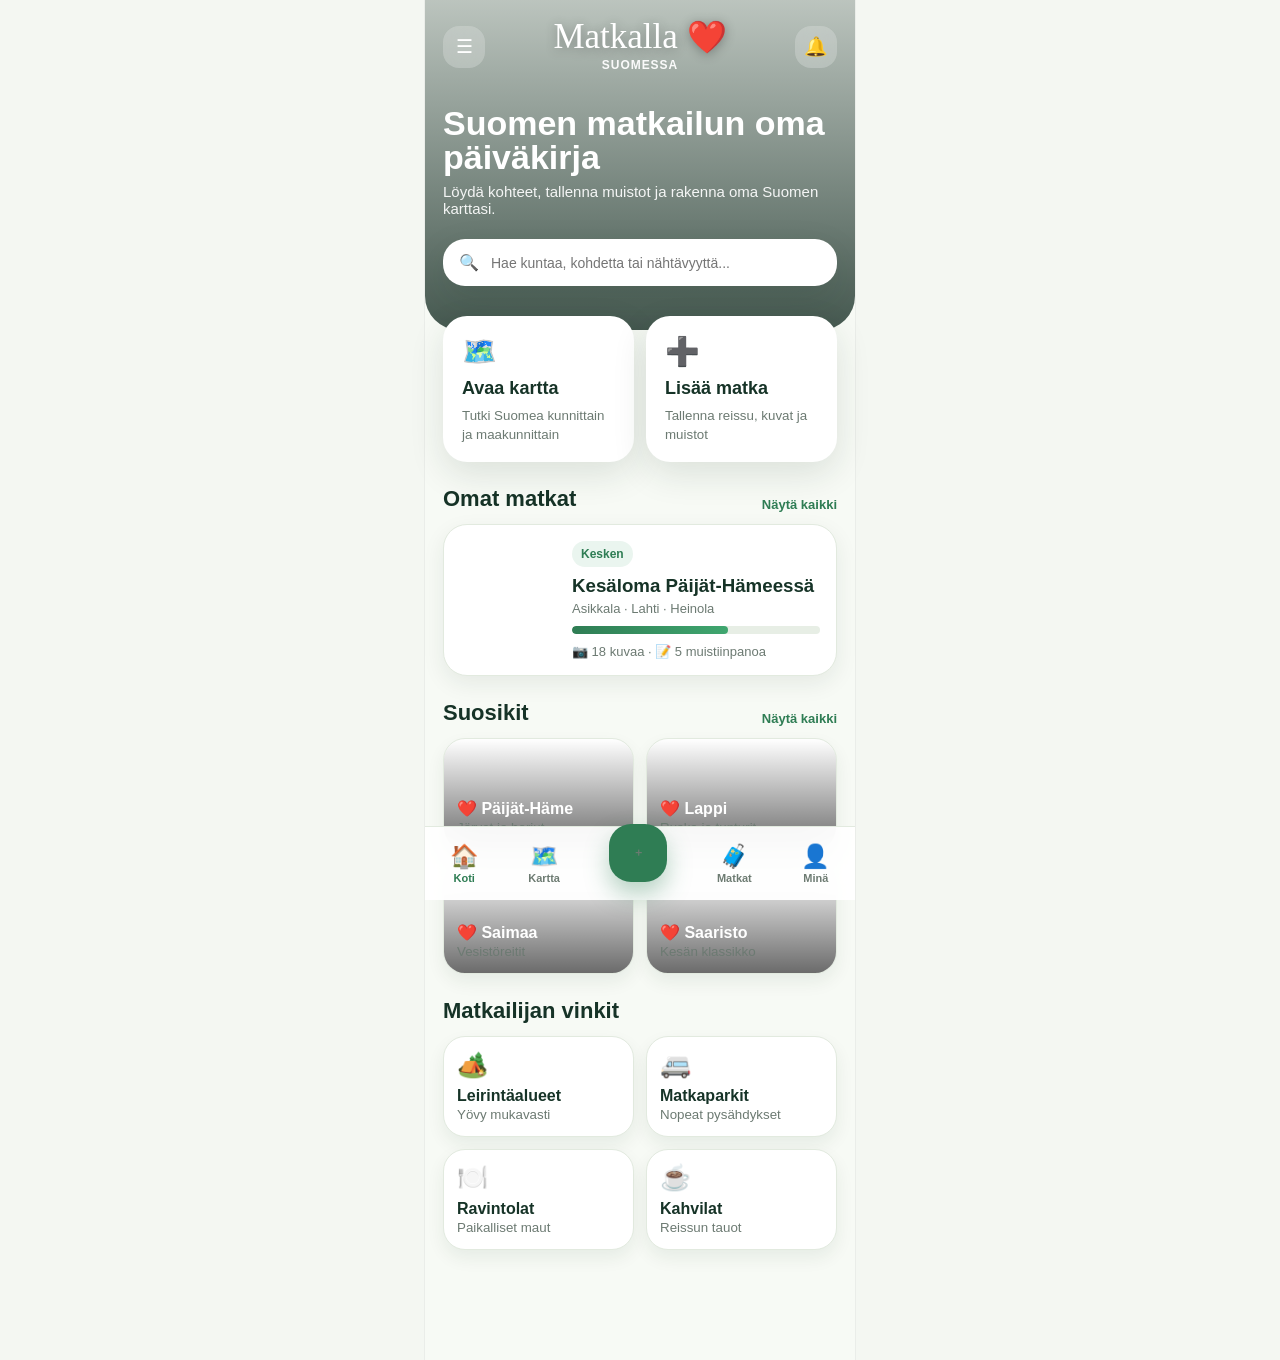
==== commit 7273fe6b: "Add files via upload" ====
--- a/index.html
+++ b/index.html
@@ -1,66 +1,73 @@
-<!doctype html>
+<!DOCTYPE html>
 <html lang="fi">
 <head>
-  <meta charset="utf-8" />
-  <meta name="viewport" content="width=device-width,initial-scale=1" />
+  <meta charset="UTF-8">
+  <meta name="viewport" content="width=device-width, initial-scale=1.0">
   <title>Matkalla Suomessa</title>
-  <link rel="stylesheet" href="tyylit.css" />
+  <link rel="stylesheet" href="tyylit.css">
 </head>
 <body>
-  <div class="phone-shell">
-    <header class="hero finnish-hero">
-      <div class="topbar">
-        <button class="circle">☰</button>
-        <div class="right-icons"><button class="circle">🔍</button><button class="circle">🔔</button></div>
+<div class="app">
+
+<header class="hero">
+  <div class="toprow">
+    <button class="icon-btn">☰</button>
+    <div style="text-align:center">
+      <div class="logo-script">Matkalla <span>❤️</span></div>
+      <div class="logo-sub">Suomessa</div>
+    </div>
+    <button class="icon-btn">🔔</button>
+  </div>
+  <div class="hero-title">
+    <h1>Suomen matkailun oma päiväkirja</h1>
+    <p>Löydä kohteet, tallenna muistot ja rakenna oma Suomen karttasi.</p>
+  </div>
+  <div class="search"><span>🔍</span><input placeholder="Hae kuntaa, kohdetta tai nähtävyyttä..."></div>
+</header>
+<main class="content">
+  <section class="actions">
+    <a class="action-card" href="kartta.html"><div class="action-ico">🗺️</div><b>Avaa kartta</b><small>Tutki Suomea kunnittain ja maakunnittain</small></a>
+    <a class="action-card" href="uusi-matka.html"><div class="action-ico">➕</div><b>Lisää matka</b><small>Tallenna reissu, kuvat ja muistot</small></a>
+  </section>
+
+  <section class="section">
+    <div class="section-head"><h2>Omat matkat</h2><a class="more" href="paivakirja.html">Näytä kaikki</a></div>
+    <a class="card trip-card" href="matka-paijat-hame.html">
+      <div class="photo" style="background-image:url('https://images.unsplash.com/photo-1500530855697-b586d89ba3ee?auto=format&fit=crop&w=400&q=80')"></div>
+      <div>
+        <span class="badge">Kesken</span>
+        <h3 style="margin:8px 0 4px">Kesäloma Päijät-Hämeessä</h3>
+        <div class="muted">Asikkala · Lahti · Heinola</div>
+        <div class="progress"><i style="width:63%"></i></div>
+        <div class="muted">📷 18 kuvaa · 📝 5 muistiinpanoa</div>
       </div>
-      <div class="brand-script">Matkalla <span>♡</span></div>
-      <div class="brand-block">SUOMESSA</div>
-      <p class="tagline">Suomen matkailun oma päiväkirja</p>
-      <div class="camper">🚐</div>
-    </header>
+    </a>
+  </section>
 
-    <main class="content overlap">
-      <a class="search" href="kartta.html">🔍 <span>Hae kuntaa, paikkaa tai nähtävyyttä...</span></a>
+  <section class="section">
+    <div class="section-head"><h2>Suosikit</h2><a class="more">Näytä kaikki</a></div>
+    <div class="grid2">
+      <a class="tile img-tile" href="paijat-hame.html" style="background-image:url('https://images.unsplash.com/photo-1500530855697-b586d89ba3ee?auto=format&fit=crop&w=500&q=80')"><div><b>❤️ Päijät-Häme</b><small>Järvet ja harjut</small></div></a>
+      <div class="tile img-tile" style="background-image:url('https://images.unsplash.com/photo-1506744038136-46273834b3fb?auto=format&fit=crop&w=500&q=80')"><div><b>❤️ Lappi</b><small>Ruska ja tunturit</small></div></div>
+      <div class="tile img-tile" style="background-image:url('https://images.unsplash.com/photo-1447752875215-b2761acb3c5d?auto=format&fit=crop&w=500&q=80')"><div><b>❤️ Saimaa</b><small>Vesistöreitit</small></div></div>
+      <div class="tile img-tile" style="background-image:url('https://images.unsplash.com/photo-1470240731273-7821a6eeb6bd?auto=format&fit=crop&w=500&q=80')"><div><b>❤️ Saaristo</b><small>Kesän klassikko</small></div></div>
+    </div>
+  </section>
 
-      <section class="quick-actions two">
-        <a class="action-card green" href="uusi-matka.html"><span class="big-icon">＋</span><b>Uusi matka</b><small>Tallenna uusi matka hetkessä</small></a>
-        <a class="action-card light" href="kartta.html"><span class="big-icon map-icon">🗺️</span><b>Avaa kartta</b><small>Tutki paikkoja ja merkitse käydyksi</small></a>
-      </section>
+  <section class="section">
+    <div class="section-head"><h2>Matkailijan vinkit</h2></div>
+    <div class="grid2">
+      <a class="tile" href="asikkala.html"><div class="emoji">🏕️</div><b>Leirintäalueet</b><small>Yövy mukavasti</small></a>
+      <a class="tile" href="asikkala.html"><div class="emoji">🚐</div><b>Matkaparkit</b><small>Nopeat pysähdykset</small></a>
+      <a class="tile" href="asikkala.html"><div class="emoji">🍽️</div><b>Ravintolat</b><small>Paikalliset maut</small></a>
+      <a class="tile" href="asikkala.html"><div class="emoji">☕</div><b>Kahvilat</b><small>Reissun tauot</small></a>
+    </div>
+  </section>
+</main>
 
-      <section class="mini-stats">
-        <div><b>91</b><span>Käytyä kuntaa</span></div>
-        <div><b>29,5%</b><span>Suomesta</span></div>
-        <div><b>12</b><span>Maakuntaa</span></div>
-      </section>
-
-      <div class="section-head"><h2>Omat matkat</h2><a href="paivakirja.html">Näytä kaikki ›</a></div>
-      <a class="continue-card" href="paijat-hame.html">
-        <div class="continue-img lake"></div>
-        <div class="continue-text"><small>Keskeneräinen matka</small><h3>Päijät-Häme</h3><p>Asikkala – Vääksy – Pulkkilanharju</p><div class="bar"><i style="width:63%"></i></div><p class="progress">Käyty kunnista 5 / 8 <b>63%</b></p></div>
-      </a>
-
-      <div class="section-head"><h2>Suosikit</h2><a href="paivakirja.html">Näytä kaikki ›</a></div>
-      <section class="favorite-grid">
-        <a class="fav castle" href="paijat-hame.html"><button>❤</button><b>Häme</b><span>5 kohdetta</span></a>
-        <a class="fav shore" href="paijat-hame.html"><button>❤</button><b>Varsinais-Suomi</b><span>3 kohdetta</span></a>
-        <a class="fav sunset" href="paijat-hame.html"><button>❤</button><b>Päijänne</b><span>2 kohdetta</span></a>
-        <a class="fav aurora" href="paijat-hame.html"><button>❤</button><b>Lappi</b><span>1 kohde</span></a>
-      </section>
-
-      <div class="section-head"><h2>Karavaanarin vinkit</h2><a href="kartta.html">Kartalla ›</a></div>
-      <section class="tips-grid">
-        <a href="kartta.html" class="tip mint"><span>🚐</span><b>Leirintäalueet</b><small>1200+ kohdetta</small></a>
-        <a href="kartta.html" class="tip blue"><span>💧</span><b>Palvelupisteet</b><small>Etsi läheltä</small></a>
-        <a href="kartta.html" class="tip lilac"><span>🅿️</span><b>Pysäköinti</b><small>Yöpymispaikat</small></a>
-        <a href="kartta.html" class="tip peach"><span>🍴</span><b>Ravintolat</b><small>Paikallisia suosikkeja</small></a>
-      </section>
-
-      <div class="section-head"><h2>Lisää tietoja matkaasi</h2><a href="paivakirja.html">Näytä lisää⌄</a></div>
-      <section class="add-grid">
-        <a href="paivakirja.html">📷<b>Kuvat</b></a><a href="paivakirja.html">☕<b>Kahvila</b></a><a href="paivakirja.html">🏕️<b>Leirintäalue</b></a><a href="paivakirja.html">📝<b>Muistiinpanot</b></a>
-      </section>
-    </main>
-    <nav class="bottom-nav"><a class="active" href="index.html">🏠<span>Etusivu</span></a><a href="kartta.html">🗺️<span>Kartta</span></a><a class="plus" href="uusi-matka.html">＋</a><a href="paivakirja.html">🧳<span>Matkat</span></a><a href="profiili.html">👤<span>Minä</span></a></nav>
-  </div>
+<nav class="bottomnav"><a href="index.html" class="active"><span>🏠</span>Koti</a><a href="kartta.html" class=""><span>🗺️</span>Kartta</a><a href="uusi-matka.html" class="plusnav">＋</a><a href="paivakirja.html" class=""><span>🧳</span>Matkat</a><a href="profiili.html" class=""><span>👤</span>Minä</a></nav>
+</div>
+<script src="data.js"></script>
+<script src="sovellus.js"></script>
 </body>
-</html>
+</html>
--- a/tyylit.css
+++ b/tyylit.css
@@ -1,8 +1,58 @@
-@import url('https://fonts.googleapis.com/css2?family=Inter:wght@500;700;800;900&family=Playfair+Display:ital@1&display=swap');
-:root{--green:#07866f;--dark:#0b342f;--muted:#61706e;--bg:#eef8f2;--card:#fff;--line:#e5ecea;--shadow:0 18px 40px rgba(5,40,35,.13)}
-*{box-sizing:border-box}body{margin:0;background:#f2f4f3;font-family:Inter,system-ui,Arial,sans-serif;color:var(--dark)}a{color:inherit;text-decoration:none}.phone-shell{max-width:430px;margin:0 auto;min-height:100vh;background:linear-gradient(#f8fbf8,#eaf6ef);position:relative;overflow-x:hidden;padding-bottom:105px}.hero{height:370px;border-radius:0 0 32px 32px;position:relative;overflow:hidden;color:white}.finnish-hero{background:linear-gradient(180deg,rgba(0,40,50,.18),rgba(0,30,28,.62)), radial-gradient(circle at 18% 54%,rgba(255,255,255,.38) 0 4%,transparent 5%), radial-gradient(circle at 20% 42%,#244d4e 0 13%,transparent 14%), radial-gradient(circle at 42% 39%,#315f60 0 17%,transparent 18%), radial-gradient(circle at 72% 37%,#386b63 0 14%,transparent 15%), linear-gradient(180deg,#68a9c1 0 36%,#286b79 37% 50%,#163f39 51% 100%)}.finnish-hero:after{content:"";position:absolute;left:-10%;right:-10%;bottom:0;height:150px;background:linear-gradient(165deg,rgba(255,255,255,.9) 0 38%,transparent 39%),linear-gradient(10deg,#1f5740 0 13%,#2f744d 14% 24%,#173b31 25%);opacity:.95}.topbar{position:absolute;z-index:2;top:30px;left:22px;right:22px;display:flex;justify-content:space-between}.right-icons{display:flex;gap:14px}.circle{width:58px;height:58px;border-radius:50%;border:0;background:rgba(255,255,255,.92);box-shadow:0 8px 22px rgba(0,0,0,.12);font-size:25px;color:#0b302d}.brand-script{position:absolute;z-index:2;top:94px;left:0;right:0;text-align:center;font-family:'Playfair Display',serif;font-size:66px;font-style:italic;line-height:.9;text-shadow:0 4px 18px rgba(0,0,0,.35)}.brand-script span{font-size:36px;color:#ffd3d8}.brand-block{position:absolute;z-index:2;top:165px;left:0;right:0;text-align:center;letter-spacing:15px;font-weight:800;font-size:27px}.tagline{position:absolute;z-index:2;top:210px;left:28px;right:28px;text-align:center;font-size:18px;font-weight:800;text-shadow:0 3px 12px rgba(0,0,0,.35)}.camper{position:absolute;z-index:3;right:54px;top:205px;font-size:68px;filter:drop-shadow(0 8px 10px rgba(0,0,0,.25))}.content{padding:0 22px}.overlap{margin-top:-45px;position:relative;z-index:4}.search{height:74px;border-radius:32px;background:white;box-shadow:var(--shadow);display:flex;align-items:center;gap:14px;padding:0 26px;font-size:19px;font-weight:800;color:#667270;white-space:nowrap;overflow:hidden}.quick-actions{display:grid;gap:14px;margin-top:18px}.quick-actions.two{grid-template-columns:1fr 1fr}.action-card{min-height:130px;border-radius:22px;padding:24px 20px;box-shadow:0 12px 30px rgba(5,40,35,.09);display:flex;flex-direction:column;justify-content:center;gap:8px}.action-card.green{background:linear-gradient(135deg,#008767,#096c4e);color:white}.action-card.light{background:white}.big-icon{font-size:44px;line-height:1}.map-icon{font-size:36px}.action-card b{font-size:24px;line-height:1.05}.action-card small{font-size:15px;line-height:1.25;color:inherit;opacity:.9}.mini-stats{display:grid;grid-template-columns:repeat(3,1fr);gap:10px;margin:18px 0}.mini-stats div{background:rgba(255,255,255,.8);border-radius:20px;text-align:center;padding:13px 5px;box-shadow:0 8px 20px rgba(5,40,35,.06)}.mini-stats b{display:block;color:var(--green);font-size:26px}.mini-stats span{font-size:12px;font-weight:800;color:#65716f}.section-head{display:flex;justify-content:space-between;align-items:center;margin:24px 0 12px}.section-head h2{margin:0;font-size:29px;letter-spacing:-.03em}.section-head a{font-weight:900;color:var(--green);font-size:15px}.continue-card{display:grid;grid-template-columns:42% 58%;background:#fff;border-radius:22px;box-shadow:var(--shadow);overflow:hidden}.continue-img{min-height:132px;background-size:cover;background-position:center}.lake{background:linear-gradient(rgba(0,0,0,.05),rgba(0,0,0,.22)),radial-gradient(circle at 25% 70%,#ff9d42 0 7%,transparent 8%),linear-gradient(180deg,#0d2e3b 0 45%,#356266 46% 60%,#101e20 61%)}.continue-text{padding:18px}.continue-text small{color:#77817e}.continue-text h3{font-size:24px;margin:4px 0}.continue-text p{margin:0 0 9px;color:#53605d;font-weight:700;font-size:13px}.bar{height:7px;background:#e4ebe8;border-radius:999px;overflow:hidden}.bar i{display:block;height:100%;background:#15957f}.progress{display:flex;justify-content:space-between;margin-top:8px!important}.favorite-grid,.tips-grid,.add-grid{display:grid;grid-template-columns:1fr 1fr;gap:13px}.fav{height:142px;border-radius:20px;position:relative;overflow:hidden;padding:14px;display:flex;flex-direction:column;justify-content:flex-end;color:white;background:#123}.fav:before{content:"";position:absolute;inset:0;background:linear-gradient(180deg,transparent 35%,rgba(0,0,0,.72));z-index:0}.fav>*{position:relative;z-index:1}.fav button{position:absolute;top:10px;right:10px;width:42px;height:42px;border-radius:50%;border:0;background:#fff;font-size:20px}.fav b{font-size:22px}.fav span{font-weight:800}.castle{background:linear-gradient(160deg,#2b85b2,#17302d)}.shore{background:linear-gradient(160deg,#80c4e4,#d45b47)}.sunset{background:linear-gradient(160deg,#f5a449,#071c24)}.aurora{background:linear-gradient(160deg,#117d65,#020b17)}.tip{min-height:126px;border-radius:22px;padding:22px;display:flex;flex-direction:column;gap:8px}.tip span{font-size:31px}.tip b{font-size:21px}.tip small{font-size:15px;color:#5c6967;font-weight:800}.mint{background:#e1f4ec}.blue{background:#e5f2fb}.lilac{background:#f3e8fb}.peach{background:#fff0df}.add-grid a{background:#fff;border:1px solid #e6ecea;border-radius:20px;min-height:100px;display:flex;align-items:center;justify-content:center;flex-direction:column;font-size:30px;box-shadow:0 8px 18px rgba(5,40,35,.05)}.add-grid b{font-size:16px;margin-top:8px}.bottom-nav{position:fixed;left:50%;transform:translateX(-50%);bottom:14px;width:min(390px,calc(100% - 24px));height:72px;background:rgba(255,255,255,.94);backdrop-filter:blur(18px);border-radius:28px;box-shadow:0 15px 35px rgba(0,0,0,.16);display:grid;grid-template-columns:1fr 1fr 86px 1fr 1fr;align-items:center;z-index:10}.bottom-nav a{display:flex;flex-direction:column;align-items:center;gap:3px;font-weight:900;color:#34413f;font-size:21px}.bottom-nav span{font-size:12px}.bottom-nav .active{color:var(--green)}.bottom-nav .plus{width:84px;height:84px;border-radius:50%;background:var(--green);color:white;display:flex;justify-content:center;align-items:center;font-size:54px;box-shadow:0 10px 25px rgba(0,100,80,.3);margin-top:-34px}.page-head{padding:25px 22px 10px;display:flex;align-items:center;gap:10px}.page-head h1{margin:0;font-size:34px}.map-card{margin:12px 22px 22px;background:white;border-radius:28px;padding:16px;box-shadow:var(--shadow)}.finland-map{height:610px;position:relative;margin:0 auto;max-width:330px;background:radial-gradient(ellipse at 50% 50%,#e5f8ed,transparent 62%)}.finland-shape{position:absolute;inset:12px 42px 42px 44px;background:#dff3e6;border:7px solid #08745f;clip-path:polygon(58% 0,76% 7%,83% 20%,73% 31%,86% 45%,77% 56%,83% 70%,68% 84%,58% 100%,43% 88%,34% 78%,25% 85%,21% 69%,30% 56%,22% 44%,33% 32%,28% 20%,43% 13%)}.province{position:absolute;background:#fff;border:3px solid #e4ebee;border-radius:17px;box-shadow:0 7px 15px rgba(5,40,35,.10);width:64px;height:64px;text-align:center;padding-top:12px;font-weight:900}.province span{display:block}.done{background:#e8f6ee;border-color:#75bc86}.started{background:#fff8e5;border-color:#e0aa23}.map-legend{display:flex;gap:14px;justify-content:center;font-weight:900;margin-top:14px}.dot{width:16px;height:16px;border-radius:50%;display:inline-block;margin-right:5px;border:3px solid #d5e2e4;vertical-align:-3px}.dot.green{background:#07866f;border:0}.dot.gold{background:#d59b08;border:0}.list-card{background:#fff;border-radius:20px;margin:12px 22px;padding:16px;box-shadow:0 8px 20px rgba(5,40,35,.06)}.list-card h3{margin:0 0 8px}.list-card p{margin:3px 0;color:#53605d;font-weight:700}
-@media(min-width:700px){.phone-shell{box-shadow:0 0 0 1px #e6e6e6}.bottom-nav{position:sticky;bottom:14px}}
 
-/* v25 – Omat matkat, matkan sivu ja kuntasivu */
-.soft-head{padding:26px 22px 10px;display:flex;align-items:center;gap:14px;background:linear-gradient(180deg,#fbfff9,#f0f8f3)}
-.circle.small{width:48px;height:48px;font-size:24px;display:inline-flex;align-items:center;justify-content:center}.brand-small{font-family:'Playfair Display',serif;font-size:42px;font-style:italic;color:#0b3a35}.brand-small span{color:#ef9aa5}.soft-head p{margin:0;color:#56635f;font-weight:700}.search-row{display:flex;gap:10px;align-items:center}.search.slim{height:54px;border-radius:24px;font-size:14px;flex:1;box-shadow:0 8px 20px rgba(5,40,35,.08);padding:0 15px}.filter-btn{border:0;background:var(--green);color:white;border-radius:22px;padding:15px 14px;font-weight:900}.chips{display:flex;gap:8px;overflow-x:auto;padding:14px 0}.chips button{border:1px solid #cfe0dc;background:white;border-radius:999px;padding:10px 14px;font-weight:900;color:#21433e;white-space:nowrap}.chips .active{background:var(--green);color:white;border-color:var(--green)}.sort-row{display:flex;justify-content:space-between;align-items:end;margin:6px 0 12px}.sort-row h2{margin:0;font-size:25px}.sort-row span{font-size:12px;color:#45635d;font-weight:800}.trip-card{display:grid;grid-template-columns:40% 60%;background:white;border-radius:20px;box-shadow:0 8px 22px rgba(5,40,35,.08);margin:12px 0;overflow:hidden}.trip-photo{min-height:152px;background-size:cover;background-position:center;position:relative}.trip-photo .badge{position:absolute;top:10px;left:10px;background:rgba(7,134,111,.95);color:white;border-radius:999px;padding:7px 10px;font-size:12px;font-weight:900}.trip-info{padding:14px}.trip-top{display:flex;justify-content:space-between;gap:8px}.trip-info h3{font-size:22px;margin:0;color:#075047}.trip-info p{margin:6px 0;color:#56635f;font-weight:700;font-size:13px}.trip-info small{color:#4c5b57;font-weight:700}.trip-tags{display:flex;flex-wrap:wrap;gap:6px;margin:9px 0}.trip-tags span{background:#f1f5f3;border-radius:999px;padding:7px 9px;font-size:11px;font-weight:900;color:#55615f}.stats-panel{background:#fff;border-radius:22px;padding:18px;margin:20px 0;box-shadow:0 8px 22px rgba(5,40,35,.08)}.stats-panel h3{margin:0 0 10px}.stats-panel div{display:flex;justify-content:space-between;border-top:1px solid #edf2f0;padding:10px 0;font-weight:800}.floating-add{position:fixed;right:22px;bottom:105px;background:var(--green);color:white;width:74px;height:74px;border-radius:50%;box-shadow:0 12px 28px rgba(7,134,111,.28);display:flex;flex-direction:column;align-items:center;justify-content:center;font-size:42px;z-index:11}.floating-add small{font-size:10px;margin-top:-8px}.form-content label{display:block;font-size:18px;font-weight:900;margin:16px 0 8px}.form-content input,.form-content textarea,.form-content select{width:100%;border:2px solid #e3ede8;background:white;border-radius:22px;padding:18px;font-size:17px;font-weight:800;color:#173c36}.cover-upload{height:190px;border-radius:28px;background:linear-gradient(135deg,#dff2ea,#f7fbf8);border:2px dashed #b7d4ca;display:flex;align-items:center;justify-content:center;flex-direction:column;gap:8px;margin:10px 0 20px}.cover-upload span{font-size:42px}.cover-upload b{font-size:24px}.cover-upload small{color:#66736f;font-weight:800}.form-two{display:grid;grid-template-columns:1fr 1fr;gap:12px}.more-box,.add-section{background:#fff;border-radius:22px;padding:16px;margin:16px 0;box-shadow:0 8px 18px rgba(5,40,35,.06)}.more-box summary{font-size:20px;font-weight:900;color:var(--green)}.toggle-line{display:flex!important;align-items:center;justify-content:space-between}.toggle-line input{width:28px}.add-section h2{margin:0 0 10px}.add-section button,.save-btn{border:0;background:var(--green);color:white;border-radius:22px;padding:17px 18px;font-size:18px;font-weight:900;width:100%}.add-section p{color:#64716e;font-weight:700}.grid-actions{display:grid;grid-template-columns:1fr 1fr;gap:10px}.grid-actions a{background:#f4faf6;border-radius:16px;padding:15px;text-align:center;font-weight:900}.save-btn{margin:14px 0 30px;font-size:22px;padding:22px}.detail-hero,.muni-hero{height:270px;position:relative;color:white;background-size:cover;background-position:center;border-radius:0 0 32px 32px;overflow:hidden}.detail-hero:after,.muni-hero:after{content:"";position:absolute;inset:0;background:linear-gradient(180deg,rgba(0,0,0,.15),rgba(0,0,0,.65));z-index:0}.detail-top{position:absolute;top:22px;left:18px;right:18px;display:flex;justify-content:space-between;z-index:2}.detail-top div{display:flex;gap:10px}.detail-title,.muni-title{position:absolute;left:24px;right:24px;bottom:24px;z-index:2}.detail-title h1,.muni-title h1{font-size:42px;margin:0}.detail-title p,.muni-title p{font-size:17px;font-weight:800;margin:6px 0}.detail-title span,.muni-title span{background:rgba(255,255,255,.18);border-radius:999px;padding:8px 12px;font-weight:900;display:inline-block}.detail-content{margin-top:-24px;position:relative;z-index:3}.summary-grid{display:grid;grid-template-columns:repeat(4,1fr);gap:0;background:#fff;border-radius:22px;box-shadow:var(--shadow);overflow:hidden;margin-bottom:14px}.summary-grid div{text-align:center;padding:16px 4px;border-right:1px solid #edf2f0}.summary-grid div:last-child{border-right:0}.summary-grid b{display:block;font-size:23px;color:var(--dark)}.summary-grid span{font-size:11px;font-weight:800;color:#60706b}.detail-card{background:white;border-radius:22px;padding:16px;margin:14px 0;box-shadow:0 8px 22px rgba(5,40,35,.08)}.section-head.compact{margin:0 0 12px}.section-head.compact h2{font-size:21px}.route-line{display:flex;gap:8px;overflow-x:auto}.route-line span{background:#edf8f1;border-radius:999px;padding:10px 12px;font-weight:900;white-space:nowrap}.mini-list{display:grid;gap:10px}.mini-list.two-col{grid-template-columns:1fr 1fr}.mini-list a{padding:12px;background:#f6faf8;border-radius:16px;font-weight:900}.mini-list small,.place-grid small{display:block;color:#66736f;margin-top:4px}.photo-strip{display:grid;grid-template-columns:repeat(4,1fr);gap:8px}.photo-strip i,.photo-strip b{height:70px;border-radius:14px;display:flex;align-items:center;justify-content:center;background-size:cover}.photo-strip b{background:#e8f4ed;color:var(--green);font-size:20px}.place-grid{display:grid;grid-template-columns:1fr 1fr;gap:10px}.place-grid a{background:#f7fbf8;border-radius:16px;padding:14px;font-weight:900;min-height:74px}.service-list{display:grid;grid-template-columns:1fr 1fr;gap:8px}.service-list span{background:#f2f8f5;border-radius:14px;padding:12px;font-weight:900}.small-save{font-size:15px;padding:14px;margin:8px 0 0}
+:root{
+  --green:#2f7d54;--green2:#3fa66f;--dark:#163327;--muted:#6c7a72;--bg:#f4f7f2;--card:#ffffff;
+  --gold:#e8b84c;--line:#e2eadf;--shadow:0 12px 35px rgba(21,50,35,.12);
+}
+*{box-sizing:border-box}
+body{margin:0;background:var(--bg);font-family:-apple-system,BlinkMacSystemFont,"Segoe UI",Roboto,Arial,sans-serif;color:var(--dark)}
+a{text-decoration:none;color:inherit}
+.app{max-width:430px;margin:0 auto;min-height:100vh;background:#f7faf5;position:relative;padding-bottom:92px;box-shadow:0 0 0 1px rgba(0,0,0,.04)}
+.hero{
+  min-height:330px;padding:22px 18px 24px;border-radius:0 0 34px 34px;position:relative;overflow:hidden;color:#fff;
+  background:linear-gradient(180deg,rgba(10,35,25,.25),rgba(10,35,25,.75)),url('https://images.unsplash.com/photo-1500530855697-b586d89ba3ee?auto=format&fit=crop&w=900&q=80') center/cover;
+}
+.hero.small{min-height:240px}
+.toprow{display:flex;align-items:center;justify-content:space-between;gap:10px}
+.logo-script{font-family:"Brush Script MT","Segoe Script",cursive;font-size:35px;line-height:.85;text-shadow:0 2px 12px rgba(0,0,0,.3)}
+.logo-script span{font-family:inherit;font-size:32px}
+.logo-sub{font-size:12px;font-weight:700;letter-spacing:.08em;text-transform:uppercase;margin-top:6px;opacity:.95}
+.icon-btn{width:42px;height:42px;border:0;border-radius:16px;background:rgba(255,255,255,.22);color:#fff;font-size:19px;backdrop-filter:blur(10px)}
+.hero-title{margin-top:34px}
+.hero h1{font-size:34px;line-height:1.02;margin:8px 0 8px}
+.hero p{margin:0;color:rgba(255,255,255,.92);font-size:15px}
+.search{display:flex;align-items:center;gap:10px;background:#fff;color:#263b31;border-radius:22px;margin-top:22px;padding:14px 16px;box-shadow:var(--shadow)}
+.search input{border:0;outline:0;width:100%;font-size:14px;background:transparent}
+.content{padding:18px}
+.actions{display:grid;grid-template-columns:1fr 1fr;gap:12px;margin-top:-32px;position:relative;z-index:2}
+.action-card{background:var(--card);border-radius:24px;padding:18px;box-shadow:var(--shadow);min-height:104px;border:1px solid rgba(255,255,255,.75)}
+.action-card b{display:block;font-size:18px;margin-bottom:7px}.action-card small{color:var(--muted);line-height:1.25}
+.action-ico{font-size:28px;margin-bottom:10px}
+.section{margin-top:24px}
+.section-head{display:flex;justify-content:space-between;align-items:end;margin-bottom:12px}
+.section h2{font-size:22px;margin:0}.section a.more{color:var(--green);font-weight:800;font-size:13px}
+.card{background:#fff;border-radius:24px;padding:16px;box-shadow:0 8px 22px rgba(21,50,35,.08);border:1px solid var(--line)}
+.trip-card{display:grid;grid-template-columns:98px 1fr;gap:14px;align-items:stretch}
+.photo{border-radius:18px;background:linear-gradient(135deg,#9ec6a7,#dce8d2);overflow:hidden;min-height:98px;background-size:cover;background-position:center}
+.badge{display:inline-flex;align-items:center;gap:5px;background:#eaf5ef;color:var(--green);padding:6px 9px;border-radius:999px;font-size:12px;font-weight:800}
+.muted{color:var(--muted);font-size:13px}.progress{height:8px;background:#e7eee5;border-radius:99px;overflow:hidden;margin:10px 0}
+.progress i{display:block;height:100%;background:linear-gradient(90deg,var(--green),var(--green2));border-radius:99px}
+.grid2{display:grid;grid-template-columns:1fr 1fr;gap:12px}
+.tile{background:#fff;border-radius:22px;padding:13px;min-height:96px;box-shadow:0 8px 18px rgba(21,50,35,.07);border:1px solid var(--line)}
+.tile .emoji{font-size:25px}.tile b{display:block;margin-top:8px}.tile small{color:var(--muted)}
+.img-tile{min-height:112px;color:#fff;display:flex;align-items:flex-end;position:relative;overflow:hidden;background-size:cover;background-position:center}
+.img-tile:before{content:"";position:absolute;inset:0;background:linear-gradient(180deg,transparent,rgba(0,0,0,.58))}
+.img-tile > div{position:relative;z-index:1}
+.list{display:grid;gap:12px}.row{display:flex;gap:12px;align-items:center}.row .round{width:48px;height:48px;border-radius:17px;background:#eaf5ef;display:grid;place-items:center;font-size:23px}
+.kpi{display:grid;grid-template-columns:repeat(3,1fr);gap:10px}.kpi div{background:#fff;border-radius:20px;padding:12px;text-align:center;border:1px solid var(--line)}.kpi b{font-size:19px;display:block}
+.tabs{display:flex;gap:8px;overflow:auto;padding-bottom:4px}.tab{border:1px solid var(--line);background:#fff;border-radius:999px;padding:9px 12px;font-weight:800;color:var(--green);white-space:nowrap}.tab.active{background:var(--green);color:#fff}
+.mapbox{background:#fff;border-radius:30px;padding:16px;box-shadow:var(--shadow);border:1px solid var(--line)}
+.finmap{width:100%;height:420px;background:linear-gradient(#eaf5ef,#f8fbf6);border-radius:24px;position:relative;overflow:hidden}
+.finland-shape{position:absolute;inset:20px 64px 22px 62px;background:#e1eadf;clip-path:polygon(48% 0,63% 5%,67% 16%,61% 24%,71% 35%,63% 45%,70% 55%,57% 64%,62% 76%,48% 83%,45% 96%,33% 100%,25% 88%,31% 77%,22% 67%,29% 56%,20% 47%,28% 37%,20% 25%,33% 19%,36% 8%);border:2px solid #c6d5c8}
+.marker{position:absolute;transform:translate(-50%,-50%);background:#fff;border:2px solid var(--green);color:var(--green);font-weight:900;border-radius:999px;padding:7px 9px;font-size:11px;box-shadow:0 4px 12px rgba(0,0,0,.12)}
+.marker.done{background:var(--green);color:#fff}.marker.gold{background:var(--gold);border-color:#d09d23;color:#fff}
+.form{display:grid;gap:12px}.field{background:#fff;border:1px solid var(--line);border-radius:18px;padding:13px}.field label{display:block;font-size:12px;color:var(--muted);font-weight:800;margin-bottom:6px}.field input,.field textarea,.field select{border:0;outline:0;width:100%;font-size:15px;background:transparent;color:var(--dark)}
+.primary{border:0;background:var(--green);color:#fff;font-weight:900;border-radius:18px;padding:15px;font-size:16px;box-shadow:0 10px 20px rgba(47,125,84,.25)}
+.bottomnav{position:fixed;left:50%;transform:translateX(-50%);bottom:0;width:min(430px,100%);height:74px;background:rgba(255,255,255,.94);display:flex;justify-content:space-around;align-items:center;border-top:1px solid var(--line);backdrop-filter:blur(16px);z-index:10}
+.bottomnav a{font-size:11px;color:#6d7b72;text-align:center;font-weight:800}.bottomnav a span{display:block;font-size:23px;margin-bottom:2px}.bottomnav .active{color:var(--green)}
+.plusnav{width:58px;height:58px;background:var(--green);color:white;border-radius:22px;margin-top:-22px;display:grid;place-items:center;font-size:31px;box-shadow:0 12px 25px rgba(47,125,84,.35)}
+@media(max-width:390px){.hero h1{font-size:30px}.logo-script{font-size:31px}.content{padding:14px}.actions{gap:10px}.action-card{padding:15px}.finmap{height:390px}}
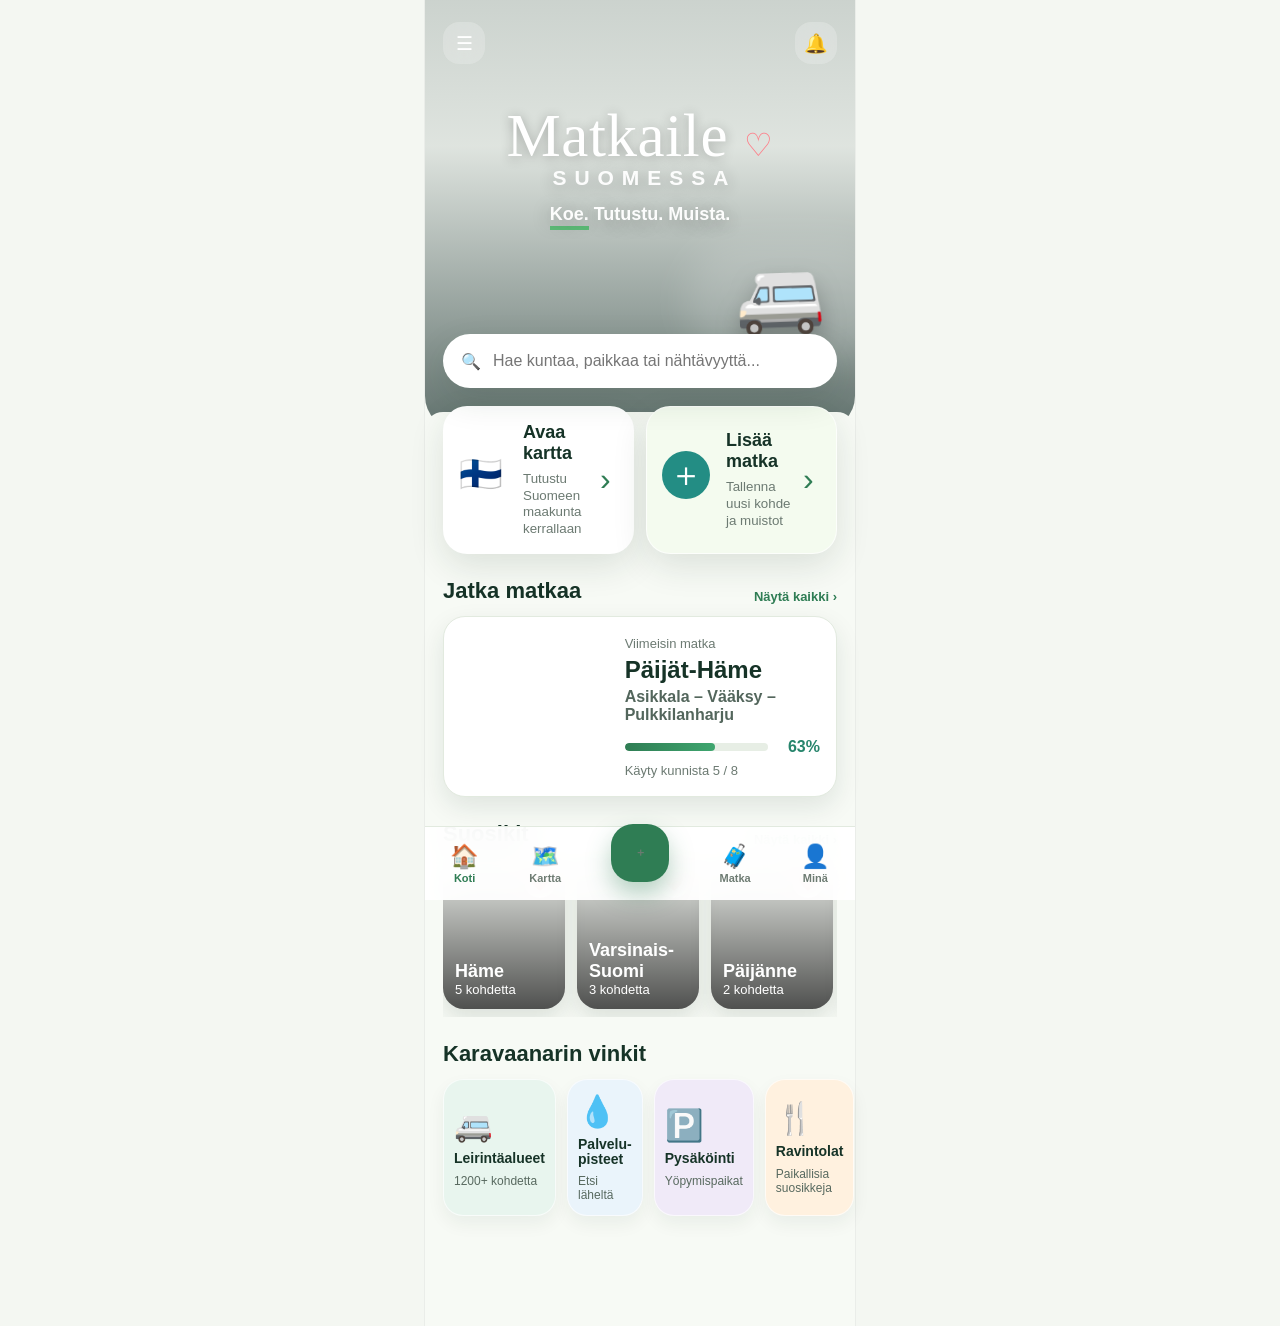
==== commit 6d9def1b: "Add files via upload" ====
--- a/index.html
+++ b/index.html
@@ -2,70 +2,82 @@
 <html lang="fi">
 <head>
   <meta charset="UTF-8">
-  <meta name="viewport" content="width=device-width, initial-scale=1.0">
-  <title>Matkalla Suomessa</title>
+  <meta name="viewport" content="width=device-width, initial-scale=1.0, viewport-fit=cover">
+  <meta name="theme-color" content="#1f7a4a">
+  <title>Matkaile Suomessa</title>
+  <link rel="manifest" href="manifest.json">
   <link rel="stylesheet" href="tyylit.css">
 </head>
 <body>
 <div class="app">
 
-<header class="hero">
-  <div class="toprow">
+<header class="home-hero clean-home">
+  <div class="toprow floating-top">
     <button class="icon-btn">☰</button>
-    <div style="text-align:center">
-      <div class="logo-script">Matkalla <span>❤️</span></div>
-      <div class="logo-sub">Suomessa</div>
-    </div>
+    <div></div>
     <button class="icon-btn">🔔</button>
   </div>
-  <div class="hero-title">
-    <h1>Suomen matkailun oma päiväkirja</h1>
-    <p>Löydä kohteet, tallenna muistot ja rakenna oma Suomen karttasi.</p>
+
+  <div class="brand-block">
+    <div class="logo-script huge">Matkaile <span class="brand-heart">♡</span></div>
+    <div class="logo-sub big">SUOMESSA</div>
+    <p><span>Koe.</span> Tutustu. Muista.</p>
   </div>
-  <div class="search"><span>🔍</span><input placeholder="Hae kuntaa, kohdetta tai nähtävyyttä..."></div>
+  <div class="hero-rv" aria-hidden="true">🚐</div>
+
+  <div class="search hero-search"><span>🔍</span><input placeholder="Hae kuntaa, paikkaa tai nähtävyyttä..."></div>
 </header>
-<main class="content">
-  <section class="actions">
-    <a class="action-card" href="kartta.html"><div class="action-ico">🗺️</div><b>Avaa kartta</b><small>Tutki Suomea kunnittain ja maakunnittain</small></a>
-    <a class="action-card" href="uusi-matka.html"><div class="action-ico">➕</div><b>Lisää matka</b><small>Tallenna reissu, kuvat ja muistot</small></a>
+
+<main class="content home-content">
+  <section class="actions raised">
+    <a class="action-card main-action" href="kartta.html">
+      <div class="action-ico fin-ico">🇫🇮</div>
+      <div><b>Avaa kartta</b><small>Tutustu Suomeen maakunta kerrallaan</small></div>
+      <span class="chev">›</span>
+    </a>
+    <a class="action-card main-action" href="uusi-matka.html">
+      <div class="action-ico plus-ico">＋</div>
+      <div><b>Lisää matka</b><small>Tallenna uusi kohde ja muistot</small></div>
+      <span class="chev">›</span>
+    </a>
   </section>
 
   <section class="section">
-    <div class="section-head"><h2>Omat matkat</h2><a class="more" href="paivakirja.html">Näytä kaikki</a></div>
-    <a class="card trip-card" href="matka-paijat-hame.html">
-      <div class="photo" style="background-image:url('https://images.unsplash.com/photo-1500530855697-b586d89ba3ee?auto=format&fit=crop&w=400&q=80')"></div>
-      <div>
-        <span class="badge">Kesken</span>
-        <h3 style="margin:8px 0 4px">Kesäloma Päijät-Hämeessä</h3>
-        <div class="muted">Asikkala · Lahti · Heinola</div>
-        <div class="progress"><i style="width:63%"></i></div>
-        <div class="muted">📷 18 kuvaa · 📝 5 muistiinpanoa</div>
+    <div class="section-head"><h2>Jatka matkaa</h2><a class="more" href="paivakirja.html">Näytä kaikki ›</a></div>
+    <a class="continue-card" href="matka-paijat-hame.html">
+      <div class="continue-img" style="background-image:url('https://images.unsplash.com/photo-1500530855697-b586d89ba3ee?auto=format&fit=crop&w=600&q=80')"></div>
+      <div class="continue-info">
+        <span class="muted">Viimeisin matka</span>
+        <h3>Päijät-Häme</h3>
+        <p>Asikkala – Vääksy – Pulkkilanharju</p>
+        <div class="progress-row"><div class="progress"><i style="width:63%"></i></div><b>63%</b></div>
+        <span class="muted">Käyty kunnista 5 / 8</span>
       </div>
     </a>
   </section>
 
   <section class="section">
-    <div class="section-head"><h2>Suosikit</h2><a class="more">Näytä kaikki</a></div>
-    <div class="grid2">
-      <a class="tile img-tile" href="paijat-hame.html" style="background-image:url('https://images.unsplash.com/photo-1500530855697-b586d89ba3ee?auto=format&fit=crop&w=500&q=80')"><div><b>❤️ Päijät-Häme</b><small>Järvet ja harjut</small></div></a>
-      <div class="tile img-tile" style="background-image:url('https://images.unsplash.com/photo-1506744038136-46273834b3fb?auto=format&fit=crop&w=500&q=80')"><div><b>❤️ Lappi</b><small>Ruska ja tunturit</small></div></div>
-      <div class="tile img-tile" style="background-image:url('https://images.unsplash.com/photo-1447752875215-b2761acb3c5d?auto=format&fit=crop&w=500&q=80')"><div><b>❤️ Saimaa</b><small>Vesistöreitit</small></div></div>
-      <div class="tile img-tile" style="background-image:url('https://images.unsplash.com/photo-1470240731273-7821a6eeb6bd?auto=format&fit=crop&w=500&q=80')"><div><b>❤️ Saaristo</b><small>Kesän klassikko</small></div></div>
+    <div class="section-head"><h2>Suosikit</h2><a class="more" href="paivakirja.html">Näytä kaikki ›</a></div>
+    <div class="h-scroll">
+      <a class="fav-card" href="paijat-hame.html" style="background-image:url('https://images.unsplash.com/photo-1500530855697-b586d89ba3ee?auto=format&fit=crop&w=500&q=80')"><span>❤️</span><b>Häme</b><small>5 kohdetta</small></a>
+      <a class="fav-card" href="#" style="background-image:url('https://images.unsplash.com/photo-1507525428034-b723cf961d3e?auto=format&fit=crop&w=500&q=80')"><span>❤️</span><b>Varsinais-Suomi</b><small>3 kohdetta</small></a>
+      <a class="fav-card" href="#" style="background-image:url('https://images.unsplash.com/photo-1500534314209-a25ddb2bd429?auto=format&fit=crop&w=500&q=80')"><span>❤️</span><b>Päijänne</b><small>2 kohdetta</small></a>
+      <a class="fav-card" href="#" style="background-image:url('https://images.unsplash.com/photo-1483347756197-71ef80e95f73?auto=format&fit=crop&w=500&q=80')"><span>❤️</span><b>Lappi</b><small>1 kohde</small></a>
     </div>
   </section>
 
   <section class="section">
-    <div class="section-head"><h2>Matkailijan vinkit</h2></div>
-    <div class="grid2">
-      <a class="tile" href="asikkala.html"><div class="emoji">🏕️</div><b>Leirintäalueet</b><small>Yövy mukavasti</small></a>
-      <a class="tile" href="asikkala.html"><div class="emoji">🚐</div><b>Matkaparkit</b><small>Nopeat pysähdykset</small></a>
-      <a class="tile" href="asikkala.html"><div class="emoji">🍽️</div><b>Ravintolat</b><small>Paikalliset maut</small></a>
-      <a class="tile" href="asikkala.html"><div class="emoji">☕</div><b>Kahvilat</b><small>Reissun tauot</small></a>
+    <div class="section-head"><h2>Karavaanarin vinkit</h2></div>
+    <div class="tip-grid">
+      <a class="tip green" href="asikkala.html"><span>🚐</span><b>Leirintäalueet</b><small>1200+ kohdetta</small></a>
+      <a class="tip blue" href="asikkala.html"><span>💧</span><b>Palvelu-pisteet</b><small>Etsi läheltä</small></a>
+      <a class="tip purple" href="asikkala.html"><span>🅿️</span><b>Pysäköinti</b><small>Yöpymispaikat</small></a>
+      <a class="tip orange" href="asikkala.html"><span>🍴</span><b>Ravintolat</b><small>Paikallisia suosikkeja</small></a>
     </div>
   </section>
 </main>
 
-<nav class="bottomnav"><a href="index.html" class="active"><span>🏠</span>Koti</a><a href="kartta.html" class=""><span>🗺️</span>Kartta</a><a href="uusi-matka.html" class="plusnav">＋</a><a href="paivakirja.html" class=""><span>🧳</span>Matkat</a><a href="profiili.html" class=""><span>👤</span>Minä</a></nav>
+<nav class="bottomnav"><a href="index.html" class="active"><span>🏠</span>Koti</a><a href="kartta.html"><span>🗺️</span>Kartta</a><a href="uusi-matka.html" class="plusnav">＋</a><a href="paivakirja.html"><span>🧳</span>Matka</a><a href="profiili.html"><span>👤</span>Minä</a></nav>
 </div>
 <script src="data.js"></script>
 <script src="sovellus.js"></script>
--- a/tyylit.css
+++ b/tyylit.css
@@ -56,3 +56,51 @@
 .bottomnav a{font-size:11px;color:#6d7b72;text-align:center;font-weight:800}.bottomnav a span{display:block;font-size:23px;margin-bottom:2px}.bottomnav .active{color:var(--green)}
 .plusnav{width:58px;height:58px;background:var(--green);color:white;border-radius:22px;margin-top:-22px;display:grid;place-items:center;font-size:31px;box-shadow:0 12px 25px rgba(47,125,84,.35)}
 @media(max-width:390px){.hero h1{font-size:30px}.logo-script{font-size:31px}.content{padding:14px}.actions{gap:10px}.action-card{padding:15px}.finmap{height:390px}}
+
+/* v27 – sovellusmainen etusivu omien suunnitelmakuvien pohjalta */
+.home-hero{
+  min-height:430px;
+  padding:22px 18px 34px;
+  border-radius:0 0 34px 34px;
+  position:relative;
+  overflow:hidden;
+  color:#fff;
+  background:
+    linear-gradient(180deg,rgba(6,29,23,.08) 0%,rgba(6,29,23,.16) 42%,rgba(6,29,23,.72) 100%),
+    url('https://images.unsplash.com/photo-1500530855697-b586d89ba3ee?auto=format&fit=crop&w=1000&q=85') center/cover;
+}
+.home-hero:after{
+  content:"";position:absolute;right:-40px;bottom:70px;width:210px;height:120px;
+  background:rgba(255,255,255,.16);border-radius:80px;filter:blur(18px)
+}
+.floating-top{position:relative;z-index:2}.brand-block{position:relative;z-index:2;text-align:center;margin-top:54px;text-shadow:0 3px 18px rgba(0,0,0,.35)}
+.logo-script.huge{font-size:66px;line-height:.78;color:#fff}.logo-sub.big{font-size:22px;letter-spacing:.42em;margin-left:.42em}.brand-block p{font-size:18px;font-weight:700;margin:14px 0 0;color:rgba(255,255,255,.96)}
+.hero-search{position:absolute;z-index:4;left:18px;right:18px;bottom:42px;margin:0;border-radius:28px;padding:17px 18px}.hero-search input{font-size:16px}
+.home-content{padding-top:0}.actions.raised{margin-top:-24px}.main-action{display:grid;grid-template-columns:52px 1fr 18px;align-items:center;gap:12px;min-height:98px;padding:15px}.main-action b{font-size:18px}.main-action small{display:block}.chev{font-size:32px;color:var(--green);font-weight:300}.fin-ico{font-size:35px}.plus-ico{width:48px;height:48px;background:#238d84;color:#fff;border-radius:50%;display:grid;place-items:center;font-size:34px;font-weight:300}
+.continue-card{display:grid;grid-template-columns:42% 1fr;background:#fff;border-radius:22px;overflow:hidden;box-shadow:0 10px 26px rgba(21,50,35,.10);border:1px solid var(--line)}
+.continue-img{min-height:126px;background-size:cover;background-position:center}.continue-info{padding:17px 16px}.continue-info h3{margin:4px 0;font-size:24px}.continue-info p{margin:0 0 9px;color:#53665c;font-weight:600}.progress-row{display:grid;grid-template-columns:1fr 42px;gap:10px;align-items:center}.progress-row b{color:#27856c;text-align:right}
+.quick-grid{display:grid;grid-template-columns:repeat(4,1fr);gap:11px}.quick{background:#fff;border:1px solid var(--line);border-radius:18px;min-height:92px;display:flex;flex-direction:column;align-items:center;justify-content:center;gap:8px;box-shadow:0 7px 16px rgba(21,50,35,.055);font-size:12px;text-align:center}.quick span{font-size:34px}.quick b{font-size:13px;line-height:1.1}
+.h-scroll{display:flex;gap:12px;overflow:auto;padding-bottom:8px;scroll-snap-type:x mandatory}.h-scroll::-webkit-scrollbar{display:none}.fav-card{scroll-snap-align:start;flex:0 0 122px;height:150px;border-radius:21px;padding:12px;color:#fff;background-size:cover;background-position:center;position:relative;display:flex;flex-direction:column;justify-content:flex-end;overflow:hidden;box-shadow:0 10px 22px rgba(21,50,35,.12)}.fav-card:before{content:"";position:absolute;inset:0;background:linear-gradient(180deg,rgba(0,0,0,.05),rgba(0,0,0,.68))}.fav-card>*{position:relative;z-index:1}.fav-card span{position:absolute;right:10px;top:9px;background:#fff;border-radius:50%;width:30px;height:30px;display:grid;place-items:center}.fav-card b{font-size:18px}.fav-card small{font-size:13px;color:#fff}
+.tip-grid{display:grid;grid-template-columns:repeat(4,1fr);gap:11px}.tip{min-height:132px;border-radius:20px;padding:13px 10px;display:flex;flex-direction:column;justify-content:center;gap:7px;box-shadow:0 8px 18px rgba(21,50,35,.06);border:1px solid rgba(255,255,255,.7)}.tip span{font-size:31px}.tip b{font-size:14px;line-height:1.1}.tip small{font-size:12px;color:#58695f}.tip.green{background:#e8f5ee}.tip.blue{background:#eaf4fb}.tip.purple{background:#f0eaf8}.tip.orange{background:#fff1df}
+@media(max-width:390px){.logo-script.huge{font-size:55px}.logo-sub.big{font-size:18px}.quick-grid{gap:8px}.quick{min-height:84px}.quick span{font-size:29px}.tip-grid{grid-template-columns:repeat(2,1fr)}.tip{min-height:96px}.main-action{grid-template-columns:42px 1fr 14px}.continue-info h3{font-size:20px}}
+.city-hero{min-height:340px;padding:22px 18px 28px;border-radius:0 0 32px 32px;position:relative;overflow:hidden;color:#fff;background-size:cover;background-position:center}.city-title{position:absolute;left:24px;right:20px;bottom:34px;text-shadow:0 3px 16px rgba(0,0,0,.4)}.city-title h1{font-size:56px;margin:0 0 4px;line-height:.95}.city-title p{font-size:18px;font-weight:700;margin:0;max-width:340px}.city-crest{width:62px;height:62px;border-radius:16px;background:#1f7a4a;display:grid;place-items:center;font-size:33px;border:2px solid rgba(255,255,255,.9);margin-bottom:12px}.city-note{margin-top:-36px;position:relative;z-index:2;background:#fff;border-radius:22px;padding:14px;display:grid;grid-template-columns:54px 1fr;gap:12px;align-items:center;box-shadow:var(--shadow);border:1px solid var(--line)}.city-note p{margin:0;font-weight:650;line-height:1.35}.place-card{flex:0 0 150px;height:145px;border-radius:17px;background-size:cover;background-position:center;position:relative;overflow:hidden;padding:10px;display:flex;flex-direction:column;justify-content:flex-end;box-shadow:0 8px 18px rgba(21,50,35,.1)}.place-card:before{content:"";position:absolute;inset:0;background:linear-gradient(180deg,rgba(0,0,0,.05),rgba(255,255,255,.94) 63%)}.place-card>*{position:relative;z-index:1}.place-card span{position:absolute;top:8px;right:8px;color:#fff;font-size:24px}.place-card small{color:#27856c;font-weight:700}.memory-row{display:flex;gap:10px;overflow:auto;padding-bottom:6px}.memory{flex:0 0 135px;height:95px;border-radius:17px;background-size:cover;background-position:center;display:flex;align-items:flex-end;padding:8px;position:relative;overflow:hidden;color:#173327}.memory:before{content:"";position:absolute;inset:0;background:linear-gradient(180deg,transparent,rgba(255,255,255,.88))}.memory b{position:relative;background:#fff;border-radius:999px;padding:5px 9px;font-size:12px}.add-memory{flex:0 0 86px;border:2px dashed #d5ded4;border-radius:17px;display:grid;place-items:center;text-align:center;color:var(--green);font-size:32px;background:#fff}.add-memory span{font-size:13px;color:#274036}
+
+/* v28 – Matkaile Suomessa: yhtenäinen sovellusmainen tavoiteilme */
+@import url('https://fonts.googleapis.com/css2?family=Pacifico&display=swap');
+.logo-script{font-family:'Pacifico','Brush Script MT','Segoe Script',cursive;font-weight:400;letter-spacing:.01em}
+.brand-heart{color:#ff7b86;font-family:inherit;font-weight:400;text-shadow:none}
+.clean-home.home-hero{
+  min-height:430px;
+  background:
+    linear-gradient(180deg,rgba(7,32,28,.18) 0%,rgba(7,32,28,.10) 34%,rgba(7,32,28,.62) 100%),
+    url('https://images.unsplash.com/photo-1500534314209-a25ddb2bd429?auto=format&fit=crop&w=1100&q=85') center/cover;
+}
+.clean-home .brand-block{margin-top:48px}.clean-home .logo-script.huge{font-size:61px;color:#fff}.clean-home .logo-sub.big{font-size:21px;letter-spacing:.38em}.brand-block p span{border-bottom:4px solid #5ebc78;padding-bottom:2px}
+.hero-rv{position:absolute;right:30px;bottom:92px;font-size:72px;z-index:3;filter:drop-shadow(0 12px 12px rgba(0,0,0,.25));transform:rotate(-2deg)}
+.home-content:before{content:"";display:block;height:18px;background:#f7faf5;border-radius:42px 42px 0 0;margin:-18px -18px 0;position:relative;z-index:1}.home-content .actions{z-index:3}
+.action-card:first-child{background:#fff}.action-card:nth-child(2){background:#f4fbef}.main-action:hover,.quick:hover,.tip:hover,.trip-wide:hover{transform:translateY(-1px)}
+.quick-grid-trip{grid-template-columns:repeat(3,1fr)}
+.page-top{padding:18px 18px 8px;display:grid;grid-template-columns:46px 1fr 72px;gap:10px;align-items:center;background:linear-gradient(180deg,#f6faf2,#fff 70%,transparent)}
+.page-logo{font-size:34px;color:#123a32;line-height:1.05;text-align:center}.page-top p{margin:3px 0 0;text-align:center;color:#5a6b63;font-weight:600}.back,.round-light{border:0;background:#fff;border-radius:18px;min-height:44px;box-shadow:0 6px 18px rgba(21,50,35,.08);font-weight:900;color:#17402f}.back{font-size:32px;line-height:1}.round-light{font-size:13px}.soft-top{padding-top:28px}.trips-top{background:linear-gradient(180deg,#f7faf5,#fff)}
+.new-cover{padding:8px;border-radius:26px}.new-cover .photo{border-radius:22px}.filter-pill{border:0;background:#238d84;color:#fff;border-radius:999px;padding:10px 12px;font-weight:800;white-space:nowrap}.trip-list-v28{display:grid;gap:12px}.trip-wide{position:relative;display:grid;grid-template-columns:42% 1fr;background:#fff;border:1px solid var(--line);border-radius:18px;overflow:hidden;box-shadow:0 8px 24px rgba(21,50,35,.08);min-height:142px}.trip-img{background-size:cover;background-position:center;min-height:142px;position:relative}.trip-img span{position:absolute;left:10px;top:10px;background:rgba(31,122,74,.92);color:#fff;border-radius:999px;padding:6px 9px;font-size:12px;font-weight:800}.trip-body{padding:14px 16px}.trip-body b{font-size:20px;color:#14504c}.trip-body p{margin:6px 0;color:#5d6864}.trip-body small{color:#3c4844}.chip-row{display:flex;gap:8px;flex-wrap:wrap;margin-top:10px}.chip-row i{font-style:normal;background:#f3f5f2;border-radius:999px;padding:7px 9px;font-size:12px;color:#48554f}.trip-wide .progress{margin:0}.trip-wide .progress em{display:block;height:100%;background:linear-gradient(90deg,var(--green),var(--green2));border-radius:99px}.trip-wide .progress-row{margin-top:11px}.dots{position:absolute;right:10px;top:8px;font-size:24px;color:#1b2e28}.floating-add{position:fixed;right:calc(50% - 202px);bottom:92px;z-index:11;width:72px;height:72px;background:#238d84;color:#fff;border-radius:50%;display:grid;place-items:center;font-size:45px;box-shadow:0 14px 25px rgba(35,141,132,.35)}.floating-add small{position:absolute;top:76px;color:#244139;font-size:12px;font-weight:800;white-space:nowrap}
+@media(max-width:390px){.clean-home .logo-script.huge{font-size:54px}.clean-home .logo-sub.big{font-size:18px}.hero-rv{font-size:56px;right:28px;bottom:100px}.quick-grid-trip{grid-template-columns:repeat(3,1fr)}.trip-wide{grid-template-columns:40% 1fr}.trip-body b{font-size:17px}.floating-add{right:18px}}
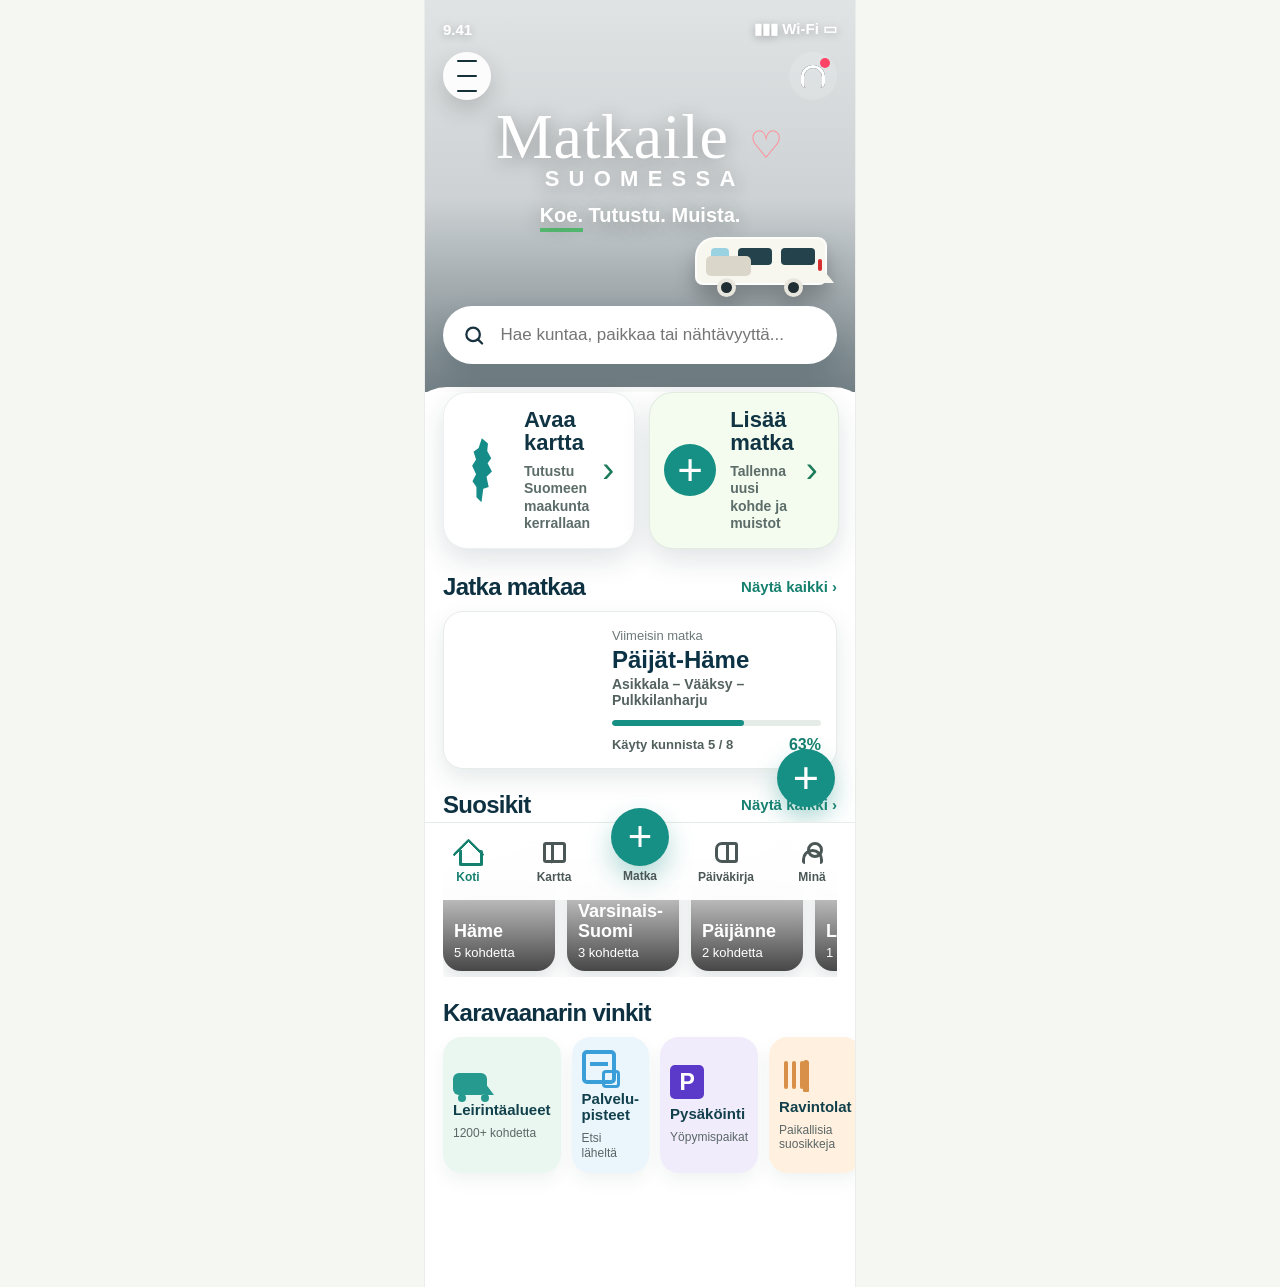
==== commit a8f98898: "Add files via upload" ====
--- a/index.html
+++ b/index.html
@@ -3,83 +3,97 @@
 <head>
   <meta charset="UTF-8">
   <meta name="viewport" content="width=device-width, initial-scale=1.0, viewport-fit=cover">
-  <meta name="theme-color" content="#1f7a4a">
+  <meta name="theme-color" content="#0f5f50">
   <title>Matkaile Suomessa</title>
   <link rel="manifest" href="manifest.json">
   <link rel="stylesheet" href="tyylit.css">
 </head>
 <body>
-<div class="app">
+<div class="app v29-app">
 
-<header class="home-hero clean-home">
-  <div class="toprow floating-top">
-    <button class="icon-btn">☰</button>
-    <div></div>
-    <button class="icon-btn">🔔</button>
+<header class="v29-hero">
+  <div class="v29-status"><span>9.41</span><span>▮▮▮  Wi‑Fi  ▭</span></div>
+  <div class="v29-toprow">
+    <button class="v29-round" aria-label="Valikko"><span></span><span></span><span></span></button>
+    <a class="v29-bell" href="profiili.html" aria-label="Ilmoitukset"></a>
   </div>
 
-  <div class="brand-block">
-    <div class="logo-script huge">Matkaile <span class="brand-heart">♡</span></div>
-    <div class="logo-sub big">SUOMESSA</div>
-    <p><span>Koe.</span> Tutustu. Muista.</p>
+  <div class="v29-brand">
+    <div class="v29-script">Matkaile <span>♡</span></div>
+    <div class="v29-sub">SUOMESSA</div>
+    <p><i>Koe.</i> Tutustu. Muista.</p>
   </div>
-  <div class="hero-rv" aria-hidden="true">🚐</div>
 
-  <div class="search hero-search"><span>🔍</span><input placeholder="Hae kuntaa, paikkaa tai nähtävyyttä..."></div>
+  <div class="v29-camper" aria-hidden="true">
+    <div class="rv-body"><i></i><b></b><em></em></div>
+    <span></span><span></span>
+  </div>
+
+  <label class="v29-search">
+    <svg viewBox="0 0 24 24" aria-hidden="true"><path d="M10.8 18a7.2 7.2 0 1 1 0-14.4 7.2 7.2 0 0 1 0 14.4Zm5.2-1.9 4.4 4.4"/></svg>
+    <input placeholder="Hae kuntaa, paikkaa tai nähtävyyttä...">
+  </label>
 </header>
 
-<main class="content home-content">
-  <section class="actions raised">
-    <a class="action-card main-action" href="kartta.html">
-      <div class="action-ico fin-ico">🇫🇮</div>
-      <div><b>Avaa kartta</b><small>Tutustu Suomeen maakunta kerrallaan</small></div>
-      <span class="chev">›</span>
+<main class="v29-content">
+  <section class="v29-main-actions" aria-label="Päätoiminnot">
+    <a class="v29-action map-action" href="kartta.html">
+      <div class="v29-finland" aria-hidden="true"><span></span></div>
+      <div class="v29-action-text"><b>Avaa kartta</b><small>Tutustu Suomeen maakunta kerrallaan</small></div>
+      <strong>›</strong>
     </a>
-    <a class="action-card main-action" href="uusi-matka.html">
-      <div class="action-ico plus-ico">＋</div>
-      <div><b>Lisää matka</b><small>Tallenna uusi kohde ja muistot</small></div>
-      <span class="chev">›</span>
+    <a class="v29-action add-action" href="uusi-matka.html">
+      <div class="v29-plus" aria-hidden="true">+</div>
+      <div class="v29-action-text"><b>Lisää matka</b><small>Tallenna uusi kohde ja muistot</small></div>
+      <strong>›</strong>
     </a>
   </section>
 
-  <section class="section">
-    <div class="section-head"><h2>Jatka matkaa</h2><a class="more" href="paivakirja.html">Näytä kaikki ›</a></div>
-    <a class="continue-card" href="matka-paijat-hame.html">
-      <div class="continue-img" style="background-image:url('https://images.unsplash.com/photo-1500530855697-b586d89ba3ee?auto=format&fit=crop&w=600&q=80')"></div>
-      <div class="continue-info">
-        <span class="muted">Viimeisin matka</span>
+  <section class="v29-section">
+    <div class="v29-section-head"><h2>Jatka matkaa</h2><a href="paivakirja.html">Näytä kaikki ›</a></div>
+    <a class="v29-continue" href="matka-paijat-hame.html">
+      <div class="v29-continue-img" style="background-image:url('https://images.unsplash.com/photo-1500530855697-b586d89ba3ee?auto=format&fit=crop&w=700&q=80')"></div>
+      <div class="v29-continue-text">
+        <small>Viimeisin matka</small>
         <h3>Päijät-Häme</h3>
         <p>Asikkala – Vääksy – Pulkkilanharju</p>
-        <div class="progress-row"><div class="progress"><i style="width:63%"></i></div><b>63%</b></div>
-        <span class="muted">Käyty kunnista 5 / 8</span>
+        <div class="v29-progress"><i style="width:63%"></i></div>
+        <div class="v29-progress-row"><span>Käyty kunnista 5 / 8</span><b>63%</b></div>
       </div>
     </a>
   </section>
 
-  <section class="section">
-    <div class="section-head"><h2>Suosikit</h2><a class="more" href="paivakirja.html">Näytä kaikki ›</a></div>
-    <div class="h-scroll">
-      <a class="fav-card" href="paijat-hame.html" style="background-image:url('https://images.unsplash.com/photo-1500530855697-b586d89ba3ee?auto=format&fit=crop&w=500&q=80')"><span>❤️</span><b>Häme</b><small>5 kohdetta</small></a>
-      <a class="fav-card" href="#" style="background-image:url('https://images.unsplash.com/photo-1507525428034-b723cf961d3e?auto=format&fit=crop&w=500&q=80')"><span>❤️</span><b>Varsinais-Suomi</b><small>3 kohdetta</small></a>
-      <a class="fav-card" href="#" style="background-image:url('https://images.unsplash.com/photo-1500534314209-a25ddb2bd429?auto=format&fit=crop&w=500&q=80')"><span>❤️</span><b>Päijänne</b><small>2 kohdetta</small></a>
-      <a class="fav-card" href="#" style="background-image:url('https://images.unsplash.com/photo-1483347756197-71ef80e95f73?auto=format&fit=crop&w=500&q=80')"><span>❤️</span><b>Lappi</b><small>1 kohde</small></a>
+  <section class="v29-section">
+    <div class="v29-section-head"><h2>Suosikit</h2><a href="paivakirja.html">Näytä kaikki ›</a></div>
+    <div class="v29-favs">
+      <a class="v29-fav" href="paijat-hame.html" style="background-image:url('https://images.unsplash.com/photo-1604567178580-b84752c01827?auto=format&fit=crop&w=400&q=80')"><span>♡</span><b>Häme</b><small>5 kohdetta</small></a>
+      <a class="v29-fav" href="#" style="background-image:url('https://images.unsplash.com/photo-1507525428034-b723cf961d3e?auto=format&fit=crop&w=400&q=80')"><span>♡</span><b>Varsinais-Suomi</b><small>3 kohdetta</small></a>
+      <a class="v29-fav" href="#" style="background-image:url('https://images.unsplash.com/photo-1500534314209-a25ddb2bd429?auto=format&fit=crop&w=400&q=80')"><span>♡</span><b>Päijänne</b><small>2 kohdetta</small></a>
+      <a class="v29-fav" href="#" style="background-image:url('https://images.unsplash.com/photo-1483347756197-71ef80e95f73?auto=format&fit=crop&w=400&q=80')"><span>♡</span><b>Lappi</b><small>1 kohde</small></a>
     </div>
   </section>
 
-  <section class="section">
-    <div class="section-head"><h2>Karavaanarin vinkit</h2></div>
-    <div class="tip-grid">
-      <a class="tip green" href="asikkala.html"><span>🚐</span><b>Leirintäalueet</b><small>1200+ kohdetta</small></a>
-      <a class="tip blue" href="asikkala.html"><span>💧</span><b>Palvelu-pisteet</b><small>Etsi läheltä</small></a>
-      <a class="tip purple" href="asikkala.html"><span>🅿️</span><b>Pysäköinti</b><small>Yöpymispaikat</small></a>
-      <a class="tip orange" href="asikkala.html"><span>🍴</span><b>Ravintolat</b><small>Paikallisia suosikkeja</small></a>
+  <section class="v29-section">
+    <h2>Karavaanarin vinkit</h2>
+    <div class="v29-tips">
+      <a class="v29-tip v29-tip-green" href="asikkala.html"><i class="icon-van"></i><b>Leirintäalueet</b><small>1200+ kohdetta</small></a>
+      <a class="v29-tip v29-tip-blue" href="asikkala.html"><i class="icon-service"></i><b>Palvelu-pisteet</b><small>Etsi läheltä</small></a>
+      <a class="v29-tip v29-tip-purple" href="asikkala.html"><i class="icon-park">P</i><b>Pysäköinti</b><small>Yöpymispaikat</small></a>
+      <a class="v29-tip v29-tip-orange" href="asikkala.html"><i class="icon-food"></i><b>Ravintolat</b><small>Paikallisia suosikkeja</small></a>
     </div>
   </section>
 </main>
 
-<nav class="bottomnav"><a href="index.html" class="active"><span>🏠</span>Koti</a><a href="kartta.html"><span>🗺️</span>Kartta</a><a href="uusi-matka.html" class="plusnav">＋</a><a href="paivakirja.html"><span>🧳</span>Matka</a><a href="profiili.html"><span>👤</span>Minä</a></nav>
+<a class="v29-float-plus" href="uusi-matka.html">+</a>
+<nav class="v29-bottomnav">
+  <a href="index.html" class="active"><i class="nav-home"></i><span>Koti</span></a>
+  <a href="kartta.html"><i class="nav-map"></i><span>Kartta</span></a>
+  <a href="uusi-matka.html" class="nav-center"><b>+</b><span>Matka</span></a>
+  <a href="paivakirja.html"><i class="nav-book"></i><span>Päiväkirja</span></a>
+  <a href="profiili.html"><i class="nav-user"></i><span>Minä</span></a>
+</nav>
 </div>
 <script src="data.js"></script>
 <script src="sovellus.js"></script>
 </body>
-</html>+</html>
--- a/tyylit.css
+++ b/tyylit.css
@@ -104,3 +104,37 @@
 .page-logo{font-size:34px;color:#123a32;line-height:1.05;text-align:center}.page-top p{margin:3px 0 0;text-align:center;color:#5a6b63;font-weight:600}.back,.round-light{border:0;background:#fff;border-radius:18px;min-height:44px;box-shadow:0 6px 18px rgba(21,50,35,.08);font-weight:900;color:#17402f}.back{font-size:32px;line-height:1}.round-light{font-size:13px}.soft-top{padding-top:28px}.trips-top{background:linear-gradient(180deg,#f7faf5,#fff)}
 .new-cover{padding:8px;border-radius:26px}.new-cover .photo{border-radius:22px}.filter-pill{border:0;background:#238d84;color:#fff;border-radius:999px;padding:10px 12px;font-weight:800;white-space:nowrap}.trip-list-v28{display:grid;gap:12px}.trip-wide{position:relative;display:grid;grid-template-columns:42% 1fr;background:#fff;border:1px solid var(--line);border-radius:18px;overflow:hidden;box-shadow:0 8px 24px rgba(21,50,35,.08);min-height:142px}.trip-img{background-size:cover;background-position:center;min-height:142px;position:relative}.trip-img span{position:absolute;left:10px;top:10px;background:rgba(31,122,74,.92);color:#fff;border-radius:999px;padding:6px 9px;font-size:12px;font-weight:800}.trip-body{padding:14px 16px}.trip-body b{font-size:20px;color:#14504c}.trip-body p{margin:6px 0;color:#5d6864}.trip-body small{color:#3c4844}.chip-row{display:flex;gap:8px;flex-wrap:wrap;margin-top:10px}.chip-row i{font-style:normal;background:#f3f5f2;border-radius:999px;padding:7px 9px;font-size:12px;color:#48554f}.trip-wide .progress{margin:0}.trip-wide .progress em{display:block;height:100%;background:linear-gradient(90deg,var(--green),var(--green2));border-radius:99px}.trip-wide .progress-row{margin-top:11px}.dots{position:absolute;right:10px;top:8px;font-size:24px;color:#1b2e28}.floating-add{position:fixed;right:calc(50% - 202px);bottom:92px;z-index:11;width:72px;height:72px;background:#238d84;color:#fff;border-radius:50%;display:grid;place-items:center;font-size:45px;box-shadow:0 14px 25px rgba(35,141,132,.35)}.floating-add small{position:absolute;top:76px;color:#244139;font-size:12px;font-weight:800;white-space:nowrap}
 @media(max-width:390px){.clean-home .logo-script.huge{font-size:54px}.clean-home .logo-sub.big{font-size:18px}.hero-rv{font-size:56px;right:28px;bottom:100px}.quick-grid-trip{grid-template-columns:repeat(3,1fr)}.trip-wide{grid-template-columns:40% 1fr}.trip-body b{font-size:17px}.floating-add{right:18px}}
+
+/* v29 – etusivu suunnitelmakuvan mukaiseksi */
+@import url('https://fonts.googleapis.com/css2?family=Pacifico&display=swap');
+.v29-app{background:#fff;max-width:430px;overflow:hidden;color:#0f3140;padding-bottom:92px;}
+.v29-hero{min-height:440px;position:relative;overflow:hidden;border-radius:0 0 38px 38px;color:#fff;padding:16px 18px 0;background:linear-gradient(180deg,rgba(5,28,38,.12),rgba(5,28,38,.20) 45%,rgba(5,28,38,.66)),url('https://images.unsplash.com/photo-1500534314209-a25ddb2bd429?auto=format&fit=crop&w=1100&q=88') center/cover;}
+.v29-hero:after{content:"";position:absolute;left:-20px;right:-20px;bottom:-1px;height:54px;background:#fff;border-radius:42px 42px 0 0;z-index:3;}
+.v29-status{height:26px;display:flex;justify-content:space-between;align-items:center;font-size:15px;font-weight:800;text-shadow:0 2px 8px rgba(0,0,0,.25);position:relative;z-index:6;}
+.v29-toprow{display:flex;justify-content:space-between;align-items:center;margin-top:10px;position:relative;z-index:6;}
+.v29-round,.v29-bell{width:48px;height:48px;border-radius:50%;border:0;background:rgba(255,255,255,.92);box-shadow:0 10px 24px rgba(0,0,0,.16);display:grid;place-items:center;}
+.v29-round span{display:block;width:20px;height:2px;border-radius:9px;background:#143138;margin:2px 0;}
+.v29-bell:before{content:"";width:18px;height:20px;border:3px solid #fff;border-bottom:0;border-radius:12px 12px 5px 5px;filter:drop-shadow(0 0 0 #123);background:transparent;box-shadow:inset 0 0 0 20px transparent;}
+.v29-bell:after{content:"";position:absolute;width:10px;height:10px;border-radius:50%;background:#ff4467;margin-left:24px;margin-top:-26px;}
+.v29-bell{background:rgba(255,255,255,.14);box-shadow:none;}
+.v29-brand{position:relative;z-index:5;text-align:center;margin-top:8px;text-shadow:0 4px 20px rgba(0,0,0,.38);}
+.v29-script{font-family:'Pacifico','Brush Script MT','Segoe Script',cursive;font-size:64px;line-height:.9;color:#fff;letter-spacing:.01em;}
+.v29-script span{color:#ff8c97;font-family:inherit;font-size:38px;margin-left:4px;text-shadow:none;}
+.v29-sub{font-weight:900;letter-spacing:.42em;font-size:22px;margin-left:.42em;margin-top:0;color:#fff;}
+.v29-brand p{margin:12px 0 0;font-size:20px;font-weight:800;color:#fff;}
+.v29-brand p i{font-style:normal;border-bottom:4px solid #57bd73;padding-bottom:2px;}
+.v29-search{position:absolute;left:18px;right:18px;bottom:76px;z-index:8;height:58px;background:#fff;border-radius:999px;display:flex;align-items:center;gap:13px;padding:0 20px;box-shadow:0 14px 28px rgba(14,42,52,.18);}
+.v29-search svg{width:25px;height:25px;stroke:#183240;stroke-width:2.4;fill:none;stroke-linecap:round;}
+.v29-search input{border:0;outline:0;background:transparent;width:100%;font-size:17px;color:#243842;}
+.v29-camper{position:absolute;right:28px;bottom:139px;width:132px;height:72px;z-index:7;filter:drop-shadow(0 12px 10px rgba(0,0,0,.25));}
+.rv-body{position:absolute;left:0;right:0;bottom:16px;height:48px;background:#f8f7ef;border-radius:20px 9px 8px 8px;border:2px solid rgba(255,255,255,.75);}
+.rv-body:before{content:"";position:absolute;right:10px;top:9px;width:34px;height:17px;background:#24424b;border-radius:4px;box-shadow:-43px 0 0 #24424b;}
+.rv-body:after{content:"";position:absolute;left:9px;bottom:7px;width:45px;height:20px;background:#dad7ca;border-radius:5px;}
+.rv-body i{position:absolute;left:14px;top:9px;width:18px;height:17px;background:#9bd2e2;border-radius:4px;}.rv-body b{position:absolute;right:-9px;bottom:0;border-left:16px solid #f8f7ef;border-top:20px solid transparent;}.rv-body em{position:absolute;right:3px;bottom:12px;width:4px;height:12px;background:#d73030;border-radius:3px;}.v29-camper span{position:absolute;bottom:4px;width:19px;height:19px;border-radius:50%;background:#1e2e33;border:4px solid #e9e6dd;}.v29-camper span:nth-of-type(1){left:22px}.v29-camper span:nth-of-type(2){right:24px}
+.v29-content{position:relative;z-index:10;padding:0 18px 22px;background:#fff;margin-top:-48px;}
+.v29-main-actions{display:grid;grid-template-columns:1fr 1fr;gap:14px;margin-bottom:24px;}
+.v29-action{min-height:118px;border-radius:24px;background:#fff;box-shadow:0 11px 28px rgba(13,47,52,.13);border:1px solid rgba(18,62,68,.08);display:grid;grid-template-columns:54px 1fr 18px;align-items:center;gap:12px;padding:15px 14px;color:#103443;}
+.v29-action.add-action{background:#f4fbef;}
+.v29-action b{display:block;font-size:22px;line-height:1.06;margin-bottom:8px;color:#103443;}.v29-action small{display:block;font-size:14px;line-height:1.25;color:#5c6d69;font-weight:600}.v29-action strong{font-size:36px;line-height:1;color:#1b7b5a;font-weight:400}.v29-plus{width:52px;height:52px;background:#168f85;color:#fff;border-radius:50%;display:grid;place-items:center;font-size:44px;font-weight:300;line-height:1}.v29-finland{width:52px;height:72px;position:relative}.v29-finland span{position:absolute;inset:4px 8px;background:#158c88;clip-path:polygon(44% 0,61% 8%,59% 20%,70% 31%,60% 39%,72% 52%,57% 60%,63% 76%,48% 79%,43% 100%,29% 92%,29% 76%,18% 67%,28% 56%,17% 43%,28% 33%,21% 21%,35% 15%);filter:drop-shadow(0 3px 1px rgba(0,0,0,.08));}
+.v29-section{margin-top:22px;}.v29-section h2,.v29-section-head h2{font-size:24px;margin:0;color:#0e3142;letter-spacing:-.03em}.v29-section-head{display:flex;justify-content:space-between;align-items:center;margin-bottom:10px}.v29-section-head a{font-weight:800;color:#16806f;font-size:15px}.v29-continue{display:grid;grid-template-columns:39% 1fr;background:#fff;border:1px solid #e6ece7;border-radius:20px;overflow:hidden;box-shadow:0 10px 24px rgba(13,47,52,.10);min-height:128px}.v29-continue-img{background-size:cover;background-position:center;}.v29-continue-text{padding:14px 15px}.v29-continue-text small{color:#6b7977;font-size:13px}.v29-continue-text h3{font-size:24px;line-height:1;margin:4px 0;color:#0c3345}.v29-continue-text p{margin:0 0 12px;color:#53615f;font-weight:650;font-size:14px}.v29-progress{height:6px;background:#e5ebe7;border-radius:999px;overflow:hidden;margin-bottom:10px}.v29-progress i{display:block;height:100%;background:#168f85;border-radius:999px}.v29-progress-row{display:flex;justify-content:space-between;align-items:center;color:#52605e;font-size:13px;font-weight:700}.v29-progress-row b{font-size:16px;color:#16806f}.v29-favs{display:flex;gap:12px;overflow:auto;padding:0 0 6px;scroll-snap-type:x mandatory}.v29-favs::-webkit-scrollbar{display:none}.v29-fav{flex:0 0 112px;height:142px;border-radius:18px;overflow:hidden;background-size:cover;background-position:center;position:relative;display:flex;flex-direction:column;justify-content:flex-end;padding:11px;color:#fff;box-shadow:0 8px 18px rgba(13,47,52,.13);scroll-snap-align:start}.v29-fav:before{content:"";position:absolute;inset:0;background:linear-gradient(180deg,rgba(0,0,0,.05) 25%,rgba(0,0,0,.72));}.v29-fav>*{position:relative;z-index:1}.v29-fav span{position:absolute;right:8px;top:8px;width:30px;height:30px;background:#fff;color:#ef4869;border-radius:50%;display:grid;place-items:center;font-size:25px;font-weight:900}.v29-fav b{font-size:18px;line-height:1.1}.v29-fav small{font-size:13px;color:#fff;margin-top:3px}.v29-tips{display:grid;grid-template-columns:repeat(4,1fr);gap:11px;margin-top:10px}.v29-tip{border-radius:19px;min-height:128px;padding:13px 10px;display:flex;flex-direction:column;justify-content:center;gap:7px;box-shadow:0 8px 18px rgba(13,47,52,.06)}.v29-tip b{font-size:15px;line-height:1.12;color:#11404c}.v29-tip small{font-size:12px;line-height:1.2;color:#5a6767}.v29-tip i{width:34px;height:34px;display:block;color:#16806f}.v29-tip-green{background:#eaf7f0}.v29-tip-blue{background:#eaf5fc}.v29-tip-purple{background:#f1ecfb}.v29-tip-orange{background:#fff0df}.icon-van{position:relative;border-radius:6px;background:#269a8f;width:34px;height:22px!important;margin-top:4px}.icon-van:before{content:"";position:absolute;right:-7px;bottom:0;border-left:9px solid #269a8f;border-top:12px solid transparent}.icon-van:after{content:"";position:absolute;bottom:-7px;left:5px;width:8px;height:8px;border-radius:50%;background:#269a8f;box-shadow:23px 0 0 #269a8f}.icon-service{position:relative;border:4px solid #3a9ed8;border-radius:5px}.icon-service:before{content:"";position:absolute;left:4px;right:4px;top:8px;height:4px;background:#3a9ed8}.icon-service:after{content:"";position:absolute;right:-8px;bottom:-8px;width:12px;height:12px;border:3px solid #3a9ed8;border-radius:4px}.icon-park{background:#5b39c9;color:#fff!important;border-radius:5px;font-weight:900;display:grid!important;place-items:center;font-style:normal;font-size:23px}.icon-food{position:relative}.icon-food:before{content:"";position:absolute;left:5px;top:3px;width:4px;height:28px;background:#d89048;border-radius:99px;box-shadow:8px 0 0 #d89048,16px 0 0 #d89048}.icon-food:after{content:"";position:absolute;right:4px;top:2px;width:6px;height:32px;background:#d89048;border-radius:6px 6px 2px 2px}.v29-bottomnav{position:fixed;left:50%;transform:translateX(-50%);bottom:0;width:min(430px,100%);height:78px;background:rgba(255,255,255,.95);backdrop-filter:blur(16px);border-top:1px solid #e6ece7;display:grid;grid-template-columns:repeat(5,1fr);align-items:center;z-index:20;padding-bottom:env(safe-area-inset-bottom)}.v29-bottomnav a{display:flex;flex-direction:column;align-items:center;gap:5px;color:#4b5757;font-size:12px;font-weight:700}.v29-bottomnav a.active{color:#16806f}.v29-bottomnav i{width:27px;height:25px;display:block;position:relative}.nav-home:before{content:"";position:absolute;left:4px;top:10px;width:18px;height:13px;border:3px solid currentColor;border-top:0;border-radius:2px}.nav-home:after{content:"";position:absolute;left:2px;top:3px;width:20px;height:20px;border-left:3px solid currentColor;border-top:3px solid currentColor;transform:rotate(45deg);border-radius:2px}.nav-map:before,.nav-book:before{content:"";position:absolute;inset:2px;border:3px solid currentColor;border-radius:3px}.nav-map:after{content:"";position:absolute;left:10px;top:3px;width:0;height:20px;border-left:3px solid currentColor;transform:skewY(-18deg)}.nav-book:before{border-radius:7px 3px 3px 7px}.nav-book:after{content:"";position:absolute;left:13px;top:3px;bottom:3px;border-left:3px solid currentColor}.nav-user:before{content:"";position:absolute;left:8px;top:2px;width:10px;height:10px;border:3px solid currentColor;border-radius:50%}.nav-user:after{content:"";position:absolute;left:3px;right:3px;bottom:1px;height:12px;border:3px solid currentColor;border-radius:14px 14px 4px 4px;border-bottom:0}.nav-center b{width:58px;height:58px;margin-top:-32px;background:#168f85;color:#fff;border-radius:50%;display:grid;place-items:center;font-size:42px;font-weight:300;box-shadow:0 12px 26px rgba(22,143,133,.32)}.nav-center span{margin-top:-2px}.v29-float-plus{position:fixed;right:calc(50% - 195px);bottom:93px;z-index:18;width:58px;height:58px;border-radius:50%;background:#168f85;color:#fff;display:grid;place-items:center;font-size:45px;font-weight:300;box-shadow:0 12px 25px rgba(22,143,133,.35)}
+@media(max-width:390px){.v29-hero{min-height:420px}.v29-script{font-size:56px}.v29-sub{font-size:18px}.v29-brand p{font-size:18px}.v29-camper{right:22px;bottom:142px;width:105px;transform:scale(.86);transform-origin:right bottom}.v29-main-actions{gap:12px}.v29-action{grid-template-columns:42px 1fr 12px;padding:13px 12px;min-height:112px}.v29-action b{font-size:20px}.v29-action small{font-size:13px}.v29-tips{grid-template-columns:repeat(4,1fr);gap:8px}.v29-tip{min-height:112px;padding:10px 8px}.v29-tip b{font-size:13px}.v29-tip small{font-size:11px}.v29-float-plus{right:18px}}
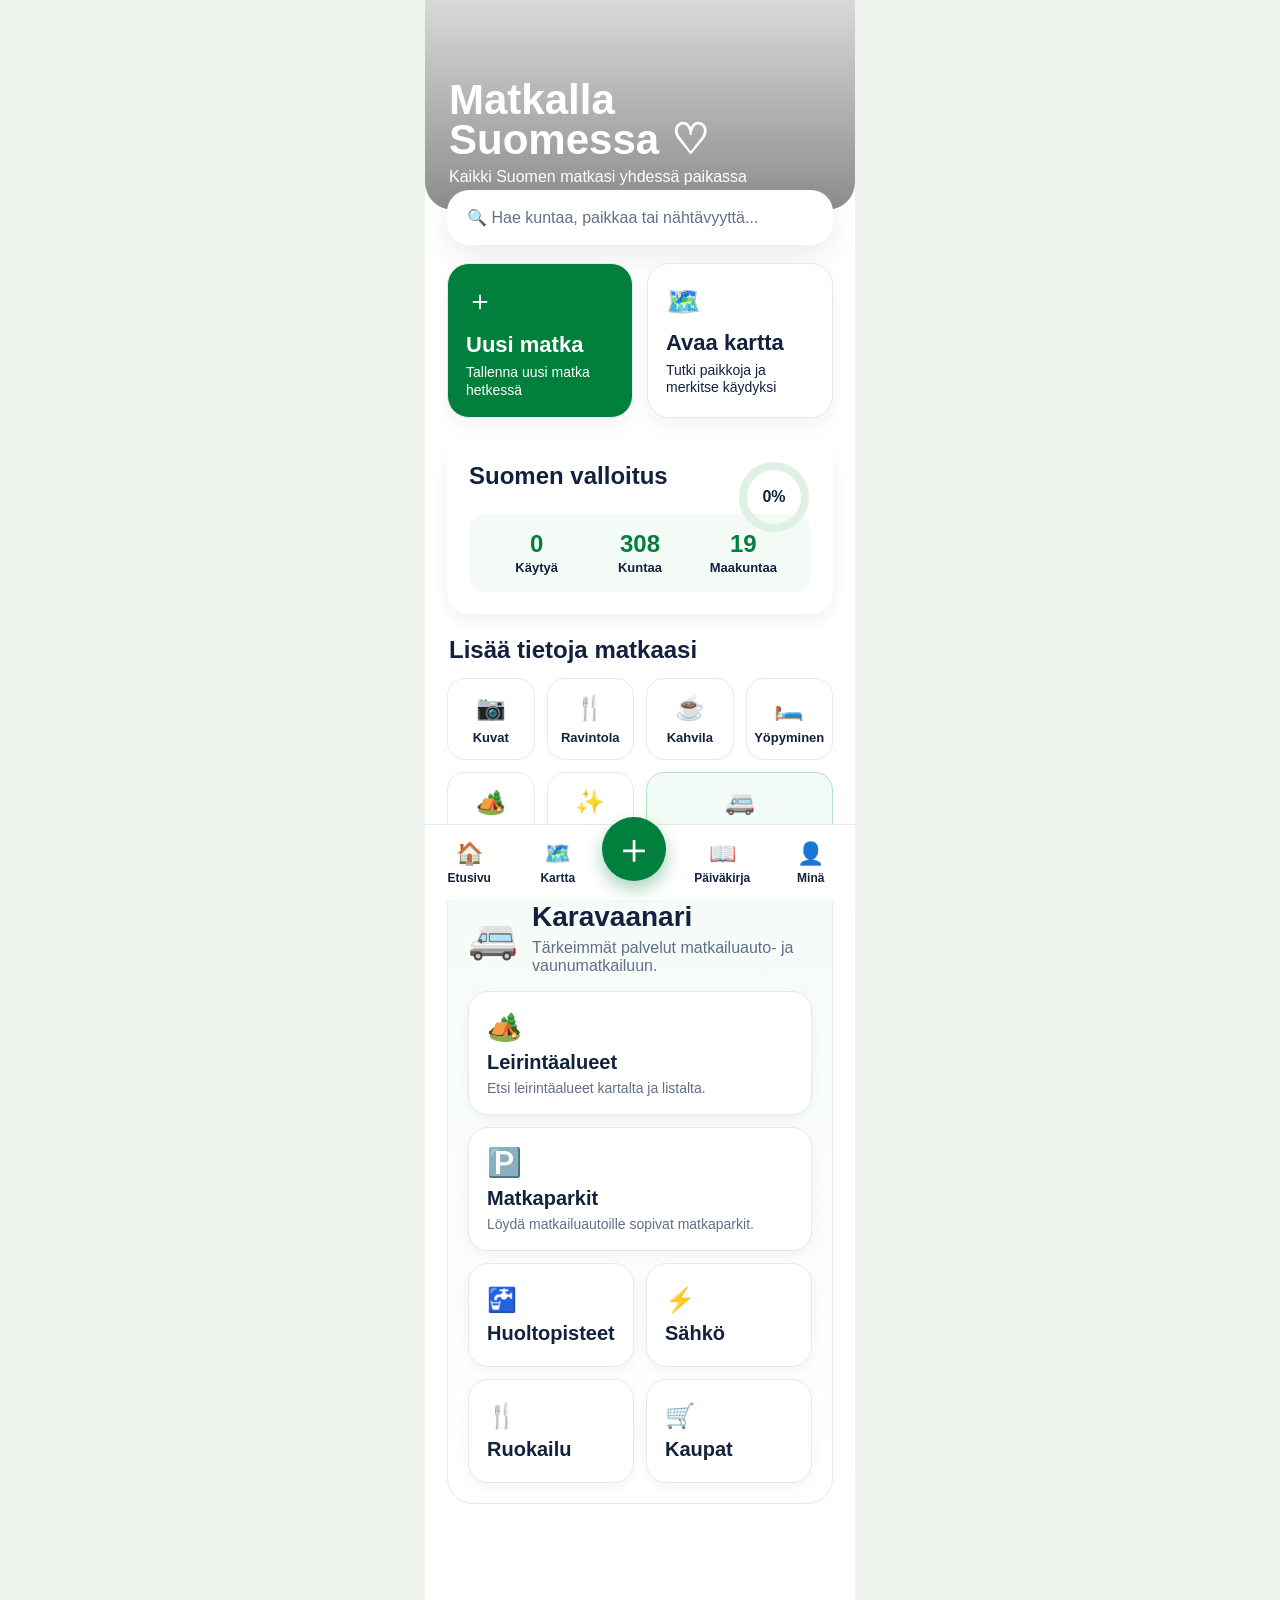
==== commit c0792f7a: "Add files via upload" ====
--- a/index.html
+++ b/index.html
@@ -1,99 +1,85 @@
-<!DOCTYPE html>
+<!doctype html>
 <html lang="fi">
 <head>
-  <meta charset="UTF-8">
-  <meta name="viewport" content="width=device-width, initial-scale=1.0, viewport-fit=cover">
-  <meta name="theme-color" content="#0f5f50">
-  <title>Matkaile Suomessa</title>
-  <link rel="manifest" href="manifest.json">
-  <link rel="stylesheet" href="tyylit.css">
+  <meta charset="utf-8" />
+  <meta name="viewport" content="width=device-width, initial-scale=1" />
+  <title>Matkalla Suomessa – v30 Karavaanari</title>
+  <link rel="stylesheet" href="styles.css" />
 </head>
 <body>
-<div class="app v29-app">
+  <main class="app">
+    <section class="hero">
+      <div class="heroOverlay">
+        <h1>Matkalla<br>Suomessa ♡</h1>
+        <p>Kaikki Suomen matkasi yhdessä paikassa</p>
+      </div>
+    </section>
 
-<header class="v29-hero">
-  <div class="v29-status"><span>9.41</span><span>▮▮▮  Wi‑Fi  ▭</span></div>
-  <div class="v29-toprow">
-    <button class="v29-round" aria-label="Valikko"><span></span><span></span><span></span></button>
-    <a class="v29-bell" href="profiili.html" aria-label="Ilmoitukset"></a>
-  </div>
+    <section class="searchBox">🔍 Hae kuntaa, paikkaa tai nähtävyyttä...</section>
 
-  <div class="v29-brand">
-    <div class="v29-script">Matkaile <span>♡</span></div>
-    <div class="v29-sub">SUOMESSA</div>
-    <p><i>Koe.</i> Tutustu. Muista.</p>
-  </div>
+    <section class="topCards">
+      <button class="card primary">
+        <span class="icon">＋</span>
+        <strong>Uusi matka</strong>
+        <small>Tallenna uusi matka hetkessä</small>
+      </button>
+      <button class="card">
+        <span class="icon">🗺️</span>
+        <strong>Avaa kartta</strong>
+        <small>Tutki paikkoja ja merkitse käydyksi</small>
+      </button>
+    </section>
 
-  <div class="v29-camper" aria-hidden="true">
-    <div class="rv-body"><i></i><b></b><em></em></div>
-    <span></span><span></span>
-  </div>
+    <section class="progressCard">
+      <div>
+        <h2>Suomen valloitus</h2>
+      </div>
+      <div class="circle">0%</div>
+      <div class="stats">
+        <div><b>0</b><span>Käytyä</span></div>
+        <div><b>308</b><span>Kuntaa</span></div>
+        <div><b>19</b><span>Maakuntaa</span></div>
+      </div>
+    </section>
 
-  <label class="v29-search">
-    <svg viewBox="0 0 24 24" aria-hidden="true"><path d="M10.8 18a7.2 7.2 0 1 1 0-14.4 7.2 7.2 0 0 1 0 14.4Zm5.2-1.9 4.4 4.4"/></svg>
-    <input placeholder="Hae kuntaa, paikkaa tai nähtävyyttä...">
-  </label>
-</header>
+    <h2 class="sectionTitle">Lisää tietoja matkaasi</h2>
 
-<main class="v29-content">
-  <section class="v29-main-actions" aria-label="Päätoiminnot">
-    <a class="v29-action map-action" href="kartta.html">
-      <div class="v29-finland" aria-hidden="true"><span></span></div>
-      <div class="v29-action-text"><b>Avaa kartta</b><small>Tutustu Suomeen maakunta kerrallaan</small></div>
-      <strong>›</strong>
-    </a>
-    <a class="v29-action add-action" href="uusi-matka.html">
-      <div class="v29-plus" aria-hidden="true">+</div>
-      <div class="v29-action-text"><b>Lisää matka</b><small>Tallenna uusi kohde ja muistot</small></div>
-      <strong>›</strong>
-    </a>
-  </section>
+    <section class="infoGrid">
+      <button>📷<span>Kuvat</span></button>
+      <button>🍴<span>Ravintola</span></button>
+      <button>☕<span>Kahvila</span></button>
+      <button>🛏️<span>Yöpyminen</span></button>
+      <button>🏕️<span>Leirintäalue</span></button>
+      <button>✨<span>Nähtävyys</span></button>
+      <button class="caravan" onclick="document.querySelector('#karavaanari').scrollIntoView({behavior:'smooth'})">🚐<span>Karavaanari</span></button>
+    </section>
 
-  <section class="v29-section">
-    <div class="v29-section-head"><h2>Jatka matkaa</h2><a href="paivakirja.html">Näytä kaikki ›</a></div>
-    <a class="v29-continue" href="matka-paijat-hame.html">
-      <div class="v29-continue-img" style="background-image:url('https://images.unsplash.com/photo-1500530855697-b586d89ba3ee?auto=format&fit=crop&w=700&q=80')"></div>
-      <div class="v29-continue-text">
-        <small>Viimeisin matka</small>
-        <h3>Päijät-Häme</h3>
-        <p>Asikkala – Vääksy – Pulkkilanharju</p>
-        <div class="v29-progress"><i style="width:63%"></i></div>
-        <div class="v29-progress-row"><span>Käyty kunnista 5 / 8</span><b>63%</b></div>
+    <section id="karavaanari" class="caravanSection">
+      <div class="caravanHeader">
+        <span>🚐</span>
+        <div>
+          <h2>Karavaanari</h2>
+          <p>Tärkeimmät palvelut matkailuauto- ja vaunumatkailuun.</p>
+        </div>
       </div>
-    </a>
-  </section>
 
-  <section class="v29-section">
-    <div class="v29-section-head"><h2>Suosikit</h2><a href="paivakirja.html">Näytä kaikki ›</a></div>
-    <div class="v29-favs">
-      <a class="v29-fav" href="paijat-hame.html" style="background-image:url('https://images.unsplash.com/photo-1604567178580-b84752c01827?auto=format&fit=crop&w=400&q=80')"><span>♡</span><b>Häme</b><small>5 kohdetta</small></a>
-      <a class="v29-fav" href="#" style="background-image:url('https://images.unsplash.com/photo-1507525428034-b723cf961d3e?auto=format&fit=crop&w=400&q=80')"><span>♡</span><b>Varsinais-Suomi</b><small>3 kohdetta</small></a>
-      <a class="v29-fav" href="#" style="background-image:url('https://images.unsplash.com/photo-1500534314209-a25ddb2bd429?auto=format&fit=crop&w=400&q=80')"><span>♡</span><b>Päijänne</b><small>2 kohdetta</small></a>
-      <a class="v29-fav" href="#" style="background-image:url('https://images.unsplash.com/photo-1483347756197-71ef80e95f73?auto=format&fit=crop&w=400&q=80')"><span>♡</span><b>Lappi</b><small>1 kohde</small></a>
-    </div>
-  </section>
+      <div class="caravanGrid">
+        <button class="bigItem">🏕️<strong>Leirintäalueet</strong><small>Etsi leirintäalueet kartalta ja listalta.</small></button>
+        <button class="bigItem">🅿️<strong>Matkaparkit</strong><small>Löydä matkailuautoille sopivat matkaparkit.</small></button>
+        <button class="smallItem">🚰<strong>Huoltopisteet</strong></button>
+        <button class="smallItem">⚡<strong>Sähkö</strong></button>
+        <button class="smallItem">🍴<strong>Ruokailu</strong></button>
+        <button class="smallItem">🛒<strong>Kaupat</strong></button>
+      </div>
+    </section>
 
-  <section class="v29-section">
-    <h2>Karavaanarin vinkit</h2>
-    <div class="v29-tips">
-      <a class="v29-tip v29-tip-green" href="asikkala.html"><i class="icon-van"></i><b>Leirintäalueet</b><small>1200+ kohdetta</small></a>
-      <a class="v29-tip v29-tip-blue" href="asikkala.html"><i class="icon-service"></i><b>Palvelu-pisteet</b><small>Etsi läheltä</small></a>
-      <a class="v29-tip v29-tip-purple" href="asikkala.html"><i class="icon-park">P</i><b>Pysäköinti</b><small>Yöpymispaikat</small></a>
-      <a class="v29-tip v29-tip-orange" href="asikkala.html"><i class="icon-food"></i><b>Ravintolat</b><small>Paikallisia suosikkeja</small></a>
-    </div>
-  </section>
-</main>
-
-<a class="v29-float-plus" href="uusi-matka.html">+</a>
-<nav class="v29-bottomnav">
-  <a href="index.html" class="active"><i class="nav-home"></i><span>Koti</span></a>
-  <a href="kartta.html"><i class="nav-map"></i><span>Kartta</span></a>
-  <a href="uusi-matka.html" class="nav-center"><b>+</b><span>Matka</span></a>
-  <a href="paivakirja.html"><i class="nav-book"></i><span>Päiväkirja</span></a>
-  <a href="profiili.html"><i class="nav-user"></i><span>Minä</span></a>
-</nav>
-</div>
-<script src="data.js"></script>
-<script src="sovellus.js"></script>
+    <nav class="bottomNav">
+      <a>🏠<span>Etusivu</span></a>
+      <a>🗺️<span>Kartta</span></a>
+      <button>＋</button>
+      <a>📖<span>Päiväkirja</span></a>
+      <a>👤<span>Minä</span></a>
+    </nav>
+  </main>
 </body>
 </html>
--- a/styles.css
+++ b/styles.css
@@ -0,0 +1 @@
+:root{--green:#007f3d;--dark:#12213d;--soft:#f4faf5;--line:#e5e8ee}*{box-sizing:border-box}body{margin:0;background:#eef3ed;font-family:Arial,Helvetica,sans-serif;color:var(--dark)}.app{max-width:430px;min-height:100vh;margin:auto;background:#fff;padding-bottom:88px}.hero{height:210px;background:linear-gradient(rgba(0,0,0,.15),rgba(0,0,0,.45)),url('https://images.unsplash.com/photo-1500530855697-b586d89ba3ee?auto=format&fit=crop&w=900&q=80') center/cover;border-radius:0 0 28px 28px;display:flex;align-items:flex-end}.heroOverlay{padding:24px;color:#fff}.hero h1{font-size:42px;line-height:.95;margin:0 0 8px;font-weight:800}.hero p{margin:0;font-size:16px}.searchBox{margin:-20px 22px 18px;background:#fff;border-radius:22px;padding:18px 20px;box-shadow:0 12px 30px rgba(0,0,0,.08);color:#63708a}.topCards{display:grid;grid-template-columns:1fr 1fr;gap:14px;padding:0 22px}.card{border:1px solid var(--line);border-radius:22px;background:#fff;min-height:142px;text-align:left;padding:18px;color:var(--dark);box-shadow:0 8px 18px rgba(18,33,61,.05)}.card.primary{background:var(--green);color:#fff}.card strong{display:block;font-size:22px;margin:12px 0 6px}.card small{display:block;font-size:14px;line-height:1.25}.icon{font-size:28px}.progressCard{margin:22px;padding:22px;border-radius:22px;background:#fff;box-shadow:0 8px 18px rgba(18,33,61,.06);position:relative}.progressCard h2{margin:0 0 24px}.circle{position:absolute;right:24px;top:22px;width:70px;height:70px;border:8px solid #dff0e5;border-radius:50%;display:grid;place-items:center;font-weight:800}.stats{display:grid;grid-template-columns:repeat(3,1fr);background:var(--soft);border-radius:18px;padding:16px;text-align:center}.stats b{display:block;color:var(--green);font-size:24px}.stats span{font-size:13px;font-weight:700}.sectionTitle{padding:0 24px;margin:10px 0 14px}.infoGrid{display:grid;grid-template-columns:repeat(4,1fr);gap:12px;overflow:hidden;padding:0 22px 16px}.infoGrid button{border:1px solid var(--line);background:#fff;border-radius:18px;min-height:82px;font-size:24px;color:var(--dark)}.infoGrid span{display:block;font-size:13px;font-weight:800;margin-top:8px}.infoGrid .caravan{grid-column:span 2;border-color:#b6dfc5;background:#f3fbf6}.caravanSection{margin:10px 22px 24px;padding:20px;border-radius:26px;background:linear-gradient(180deg,#f5fbf7,#fff);border:1px solid #dfeee5}.caravanHeader{display:flex;gap:14px;align-items:center;margin-bottom:16px}.caravanHeader>span{font-size:40px}.caravanHeader h2{margin:0;font-size:28px}.caravanHeader p{margin:6px 0 0;color:#60708a}.caravanGrid{display:grid;grid-template-columns:1fr 1fr;gap:12px}.caravanGrid button{border:1px solid var(--line);background:#fff;border-radius:20px;color:var(--dark);padding:18px;text-align:left;box-shadow:0 5px 14px rgba(18,33,61,.04)}.bigItem{grid-column:span 2;font-size:28px}.bigItem strong,.smallItem strong{display:block;font-size:20px;margin-top:8px}.bigItem small{display:block;color:#60708a;margin-top:6px;font-size:14px}.smallItem{font-size:24px;min-height:104px}.bottomNav{position:fixed;left:50%;bottom:0;transform:translateX(-50%);max-width:430px;width:100%;height:76px;background:#fff;border-top:1px solid var(--line);display:grid;grid-template-columns:1fr 1fr 76px 1fr 1fr;align-items:center;text-align:center}.bottomNav a{font-size:22px;text-decoration:none;color:var(--dark);font-weight:700}.bottomNav a span{display:block;font-size:12px;margin-top:4px}.bottomNav button{width:64px;height:64px;border-radius:50%;border:0;background:var(--green);color:#fff;font-size:42px;box-shadow:0 8px 18px rgba(0,127,61,.35);margin-top:-28px}
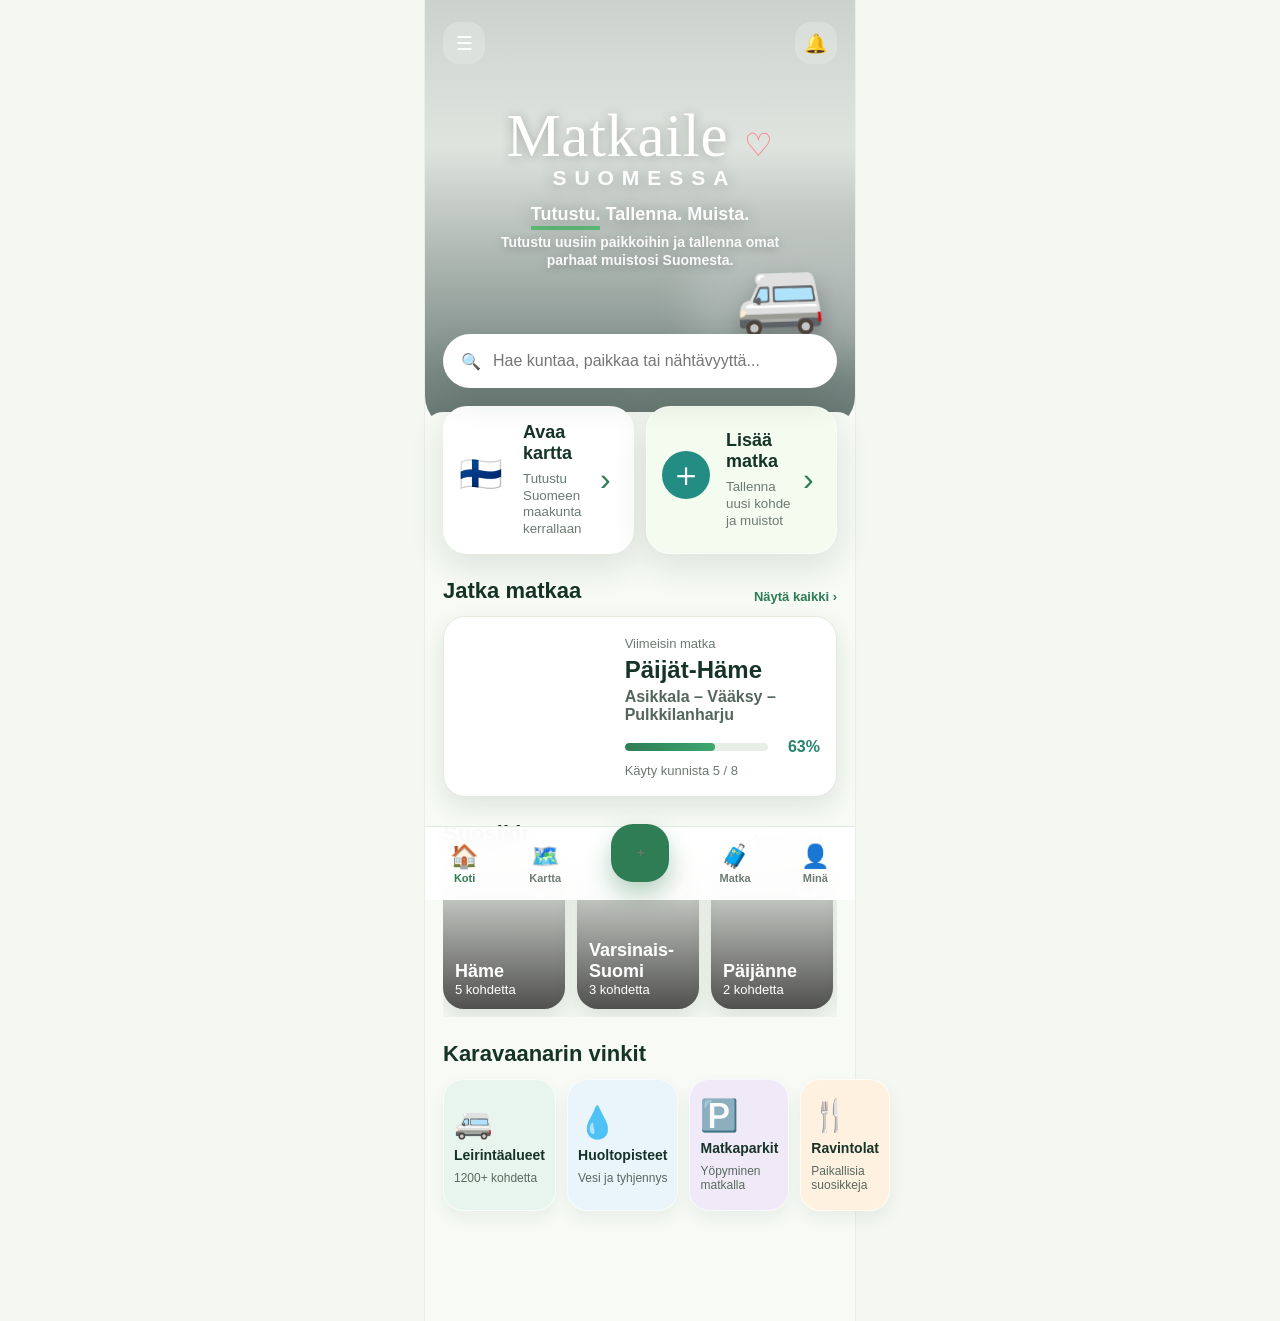
==== commit cc9923ab: "Add files via upload" ====
--- a/index.html
+++ b/index.html
@@ -1,85 +1,86 @@
-<!doctype html>
+<!DOCTYPE html>
 <html lang="fi">
 <head>
-  <meta charset="utf-8" />
-  <meta name="viewport" content="width=device-width, initial-scale=1" />
-  <title>Matkalla Suomessa – v30 Karavaanari</title>
-  <link rel="stylesheet" href="styles.css" />
+  <meta charset="UTF-8">
+  <meta name="viewport" content="width=device-width, initial-scale=1.0, viewport-fit=cover">
+  <meta name="theme-color" content="#1f7a4a">
+  <title>Matkaile Suomessa</title>
+  <link rel="manifest" href="manifest.json">
+  <link rel="stylesheet" href="tyylit.css">
 </head>
 <body>
-  <main class="app">
-    <section class="hero">
-      <div class="heroOverlay">
-        <h1>Matkalla<br>Suomessa ♡</h1>
-        <p>Kaikki Suomen matkasi yhdessä paikassa</p>
+<div class="app">
+
+<header class="home-hero clean-home">
+  <div class="toprow floating-top">
+    <button class="icon-btn">☰</button>
+    <div></div>
+    <button class="icon-btn">🔔</button>
+  </div>
+
+  <div class="brand-block">
+    <div class="logo-script huge">Matkaile <span class="brand-heart">♡</span></div>
+    <div class="logo-sub big">SUOMESSA</div>
+    <p><span>Tutustu.</span> Tallenna. Muista.</p>
+    <p class="purpose-line">Tutustu uusiin paikkoihin ja tallenna omat parhaat muistosi Suomesta.</p>
+  </div>
+  <div class="hero-rv" aria-hidden="true">🚐</div>
+
+  <div class="search hero-search"><span>🔍</span><input placeholder="Hae kuntaa, paikkaa tai nähtävyyttä..."></div>
+</header>
+
+<main class="content home-content">
+  <section class="actions raised">
+    <a class="action-card main-action" href="kartta.html">
+      <div class="action-ico fin-ico">🇫🇮</div>
+      <div><b>Avaa kartta</b><small>Tutustu Suomeen maakunta kerrallaan</small></div>
+      <span class="chev">›</span>
+    </a>
+    <a class="action-card main-action" href="uusi-matka.html">
+      <div class="action-ico plus-ico">＋</div>
+      <div><b>Lisää matka</b><small>Tallenna uusi kohde ja muistot</small></div>
+      <span class="chev">›</span>
+    </a>
+  </section>
+
+  <section class="section">
+    <div class="section-head"><h2>Jatka matkaa</h2><a class="more" href="paivakirja.html">Näytä kaikki ›</a></div>
+    <a class="continue-card" href="matka-paijat-hame.html">
+      <div class="continue-img" style="background-image:url('https://images.unsplash.com/photo-1500530855697-b586d89ba3ee?auto=format&fit=crop&w=600&q=80')"></div>
+      <div class="continue-info">
+        <span class="muted">Viimeisin matka</span>
+        <h3>Päijät-Häme</h3>
+        <p>Asikkala – Vääksy – Pulkkilanharju</p>
+        <div class="progress-row"><div class="progress"><i style="width:63%"></i></div><b>63%</b></div>
+        <span class="muted">Käyty kunnista 5 / 8</span>
       </div>
-    </section>
+    </a>
+  </section>
 
-    <section class="searchBox">🔍 Hae kuntaa, paikkaa tai nähtävyyttä...</section>
+  <section class="section">
+    <div class="section-head"><h2>Suosikit</h2><a class="more" href="paivakirja.html">Näytä kaikki ›</a></div>
+    <div class="h-scroll">
+      <a class="fav-card" href="paijat-hame.html" style="background-image:url('https://images.unsplash.com/photo-1500530855697-b586d89ba3ee?auto=format&fit=crop&w=500&q=80')"><span>❤️</span><b>Häme</b><small>5 kohdetta</small></a>
+      <a class="fav-card" href="#" style="background-image:url('https://images.unsplash.com/photo-1507525428034-b723cf961d3e?auto=format&fit=crop&w=500&q=80')"><span>❤️</span><b>Varsinais-Suomi</b><small>3 kohdetta</small></a>
+      <a class="fav-card" href="#" style="background-image:url('https://images.unsplash.com/photo-1500534314209-a25ddb2bd429?auto=format&fit=crop&w=500&q=80')"><span>❤️</span><b>Päijänne</b><small>2 kohdetta</small></a>
+      <a class="fav-card" href="#" style="background-image:url('https://images.unsplash.com/photo-1483347756197-71ef80e95f73?auto=format&fit=crop&w=500&q=80')"><span>❤️</span><b>Lappi</b><small>1 kohde</small></a>
+    </div>
+  </section>
 
-    <section class="topCards">
-      <button class="card primary">
-        <span class="icon">＋</span>
-        <strong>Uusi matka</strong>
-        <small>Tallenna uusi matka hetkessä</small>
-      </button>
-      <button class="card">
-        <span class="icon">🗺️</span>
-        <strong>Avaa kartta</strong>
-        <small>Tutki paikkoja ja merkitse käydyksi</small>
-      </button>
-    </section>
+  <section class="section">
+    <div class="section-head"><h2>Karavaanarin vinkit</h2></div>
+    <div class="tip-grid">
+      <a class="tip green" href="asikkala.html"><span>🚐</span><b>Leirintäalueet</b><small>1200+ kohdetta</small></a>
+      <a class="tip blue" href="asikkala.html"><span>💧</span><b>Huoltopisteet</b><small>Vesi ja tyhjennys</small></a>
+      <a class="tip purple" href="asikkala.html"><span>🅿️</span><b>Matkaparkit</b><small>Yöpyminen matkalla</small></a>
+      <a class="tip orange" href="asikkala.html"><span>🍴</span><b>Ravintolat</b><small>Paikallisia suosikkeja</small></a>
+    </div>
+  </section>
+</main>
 
-    <section class="progressCard">
-      <div>
-        <h2>Suomen valloitus</h2>
-      </div>
-      <div class="circle">0%</div>
-      <div class="stats">
-        <div><b>0</b><span>Käytyä</span></div>
-        <div><b>308</b><span>Kuntaa</span></div>
-        <div><b>19</b><span>Maakuntaa</span></div>
-      </div>
-    </section>
-
-    <h2 class="sectionTitle">Lisää tietoja matkaasi</h2>
-
-    <section class="infoGrid">
-      <button>📷<span>Kuvat</span></button>
-      <button>🍴<span>Ravintola</span></button>
-      <button>☕<span>Kahvila</span></button>
-      <button>🛏️<span>Yöpyminen</span></button>
-      <button>🏕️<span>Leirintäalue</span></button>
-      <button>✨<span>Nähtävyys</span></button>
-      <button class="caravan" onclick="document.querySelector('#karavaanari').scrollIntoView({behavior:'smooth'})">🚐<span>Karavaanari</span></button>
-    </section>
-
-    <section id="karavaanari" class="caravanSection">
-      <div class="caravanHeader">
-        <span>🚐</span>
-        <div>
-          <h2>Karavaanari</h2>
-          <p>Tärkeimmät palvelut matkailuauto- ja vaunumatkailuun.</p>
-        </div>
-      </div>
-
-      <div class="caravanGrid">
-        <button class="bigItem">🏕️<strong>Leirintäalueet</strong><small>Etsi leirintäalueet kartalta ja listalta.</small></button>
-        <button class="bigItem">🅿️<strong>Matkaparkit</strong><small>Löydä matkailuautoille sopivat matkaparkit.</small></button>
-        <button class="smallItem">🚰<strong>Huoltopisteet</strong></button>
-        <button class="smallItem">⚡<strong>Sähkö</strong></button>
-        <button class="smallItem">🍴<strong>Ruokailu</strong></button>
-        <button class="smallItem">🛒<strong>Kaupat</strong></button>
-      </div>
-    </section>
-
-    <nav class="bottomNav">
-      <a>🏠<span>Etusivu</span></a>
-      <a>🗺️<span>Kartta</span></a>
-      <button>＋</button>
-      <a>📖<span>Päiväkirja</span></a>
-      <a>👤<span>Minä</span></a>
-    </nav>
-  </main>
+<nav class="bottomnav"><a href="index.html" class="active"><span>🏠</span>Koti</a><a href="kartta.html"><span>🗺️</span>Kartta</a><a href="uusi-matka.html" class="plusnav">＋</a><a href="paivakirja.html"><span>🧳</span>Matka</a><a href="profiili.html"><span>👤</span>Minä</a></nav>
+</div>
+<script src="data.js"></script>
+<script src="sovellus.js"></script>
 </body>
-</html>
+</html>
--- a/tyylit.css
+++ b/tyylit.css
@@ -0,0 +1,119 @@
+
+:root{
+  --green:#2f7d54;--green2:#3fa66f;--dark:#163327;--muted:#6c7a72;--bg:#f4f7f2;--card:#ffffff;
+  --gold:#e8b84c;--line:#e2eadf;--shadow:0 12px 35px rgba(21,50,35,.12);
+}
+*{box-sizing:border-box}
+body{margin:0;background:var(--bg);font-family:-apple-system,BlinkMacSystemFont,"Segoe UI",Roboto,Arial,sans-serif;color:var(--dark)}
+a{text-decoration:none;color:inherit}
+.app{max-width:430px;margin:0 auto;min-height:100vh;background:#f7faf5;position:relative;padding-bottom:92px;box-shadow:0 0 0 1px rgba(0,0,0,.04)}
+.hero{
+  min-height:330px;padding:22px 18px 24px;border-radius:0 0 34px 34px;position:relative;overflow:hidden;color:#fff;
+  background:linear-gradient(180deg,rgba(10,35,25,.25),rgba(10,35,25,.75)),url('https://images.unsplash.com/photo-1500530855697-b586d89ba3ee?auto=format&fit=crop&w=900&q=80') center/cover;
+}
+.hero.small{min-height:240px}
+.toprow{display:flex;align-items:center;justify-content:space-between;gap:10px}
+.logo-script{font-family:"Brush Script MT","Segoe Script",cursive;font-size:35px;line-height:.85;text-shadow:0 2px 12px rgba(0,0,0,.3)}
+.logo-script span{font-family:inherit;font-size:32px}
+.logo-sub{font-size:12px;font-weight:700;letter-spacing:.08em;text-transform:uppercase;margin-top:6px;opacity:.95}
+.icon-btn{width:42px;height:42px;border:0;border-radius:16px;background:rgba(255,255,255,.22);color:#fff;font-size:19px;backdrop-filter:blur(10px)}
+.hero-title{margin-top:34px}
+.hero h1{font-size:34px;line-height:1.02;margin:8px 0 8px}
+.hero p{margin:0;color:rgba(255,255,255,.92);font-size:15px}
+.search{display:flex;align-items:center;gap:10px;background:#fff;color:#263b31;border-radius:22px;margin-top:22px;padding:14px 16px;box-shadow:var(--shadow)}
+.search input{border:0;outline:0;width:100%;font-size:14px;background:transparent}
+.content{padding:18px}
+.actions{display:grid;grid-template-columns:1fr 1fr;gap:12px;margin-top:-32px;position:relative;z-index:2}
+.action-card{background:var(--card);border-radius:24px;padding:18px;box-shadow:var(--shadow);min-height:104px;border:1px solid rgba(255,255,255,.75)}
+.action-card b{display:block;font-size:18px;margin-bottom:7px}.action-card small{color:var(--muted);line-height:1.25}
+.action-ico{font-size:28px;margin-bottom:10px}
+.section{margin-top:24px}
+.section-head{display:flex;justify-content:space-between;align-items:end;margin-bottom:12px}
+.section h2{font-size:22px;margin:0}.section a.more{color:var(--green);font-weight:800;font-size:13px}
+.card{background:#fff;border-radius:24px;padding:16px;box-shadow:0 8px 22px rgba(21,50,35,.08);border:1px solid var(--line)}
+.trip-card{display:grid;grid-template-columns:98px 1fr;gap:14px;align-items:stretch}
+.photo{border-radius:18px;background:linear-gradient(135deg,#9ec6a7,#dce8d2);overflow:hidden;min-height:98px;background-size:cover;background-position:center}
+.badge{display:inline-flex;align-items:center;gap:5px;background:#eaf5ef;color:var(--green);padding:6px 9px;border-radius:999px;font-size:12px;font-weight:800}
+.muted{color:var(--muted);font-size:13px}.progress{height:8px;background:#e7eee5;border-radius:99px;overflow:hidden;margin:10px 0}
+.progress i{display:block;height:100%;background:linear-gradient(90deg,var(--green),var(--green2));border-radius:99px}
+.grid2{display:grid;grid-template-columns:1fr 1fr;gap:12px}
+.tile{background:#fff;border-radius:22px;padding:13px;min-height:96px;box-shadow:0 8px 18px rgba(21,50,35,.07);border:1px solid var(--line)}
+.tile .emoji{font-size:25px}.tile b{display:block;margin-top:8px}.tile small{color:var(--muted)}
+.img-tile{min-height:112px;color:#fff;display:flex;align-items:flex-end;position:relative;overflow:hidden;background-size:cover;background-position:center}
+.img-tile:before{content:"";position:absolute;inset:0;background:linear-gradient(180deg,transparent,rgba(0,0,0,.58))}
+.img-tile > div{position:relative;z-index:1}
+.list{display:grid;gap:12px}.row{display:flex;gap:12px;align-items:center}.row .round{width:48px;height:48px;border-radius:17px;background:#eaf5ef;display:grid;place-items:center;font-size:23px}
+.kpi{display:grid;grid-template-columns:repeat(3,1fr);gap:10px}.kpi div{background:#fff;border-radius:20px;padding:12px;text-align:center;border:1px solid var(--line)}.kpi b{font-size:19px;display:block}
+.tabs{display:flex;gap:8px;overflow:auto;padding-bottom:4px}.tab{border:1px solid var(--line);background:#fff;border-radius:999px;padding:9px 12px;font-weight:800;color:var(--green);white-space:nowrap}.tab.active{background:var(--green);color:#fff}
+.mapbox{background:#fff;border-radius:30px;padding:16px;box-shadow:var(--shadow);border:1px solid var(--line)}
+.finmap{width:100%;height:420px;background:linear-gradient(#eaf5ef,#f8fbf6);border-radius:24px;position:relative;overflow:hidden}
+.finland-shape{position:absolute;inset:20px 64px 22px 62px;background:#e1eadf;clip-path:polygon(48% 0,63% 5%,67% 16%,61% 24%,71% 35%,63% 45%,70% 55%,57% 64%,62% 76%,48% 83%,45% 96%,33% 100%,25% 88%,31% 77%,22% 67%,29% 56%,20% 47%,28% 37%,20% 25%,33% 19%,36% 8%);border:2px solid #c6d5c8}
+.marker{position:absolute;transform:translate(-50%,-50%);background:#fff;border:2px solid var(--green);color:var(--green);font-weight:900;border-radius:999px;padding:7px 9px;font-size:11px;box-shadow:0 4px 12px rgba(0,0,0,.12)}
+.marker.done{background:var(--green);color:#fff}.marker.gold{background:var(--gold);border-color:#d09d23;color:#fff}
+.form{display:grid;gap:12px}.field{background:#fff;border:1px solid var(--line);border-radius:18px;padding:13px}.field label{display:block;font-size:12px;color:var(--muted);font-weight:800;margin-bottom:6px}.field input,.field textarea,.field select{border:0;outline:0;width:100%;font-size:15px;background:transparent;color:var(--dark)}
+.primary{border:0;background:var(--green);color:#fff;font-weight:900;border-radius:18px;padding:15px;font-size:16px;box-shadow:0 10px 20px rgba(47,125,84,.25)}
+.bottomnav{position:fixed;left:50%;transform:translateX(-50%);bottom:0;width:min(430px,100%);height:74px;background:rgba(255,255,255,.94);display:flex;justify-content:space-around;align-items:center;border-top:1px solid var(--line);backdrop-filter:blur(16px);z-index:10}
+.bottomnav a{font-size:11px;color:#6d7b72;text-align:center;font-weight:800}.bottomnav a span{display:block;font-size:23px;margin-bottom:2px}.bottomnav .active{color:var(--green)}
+.plusnav{width:58px;height:58px;background:var(--green);color:white;border-radius:22px;margin-top:-22px;display:grid;place-items:center;font-size:31px;box-shadow:0 12px 25px rgba(47,125,84,.35)}
+@media(max-width:390px){.hero h1{font-size:30px}.logo-script{font-size:31px}.content{padding:14px}.actions{gap:10px}.action-card{padding:15px}.finmap{height:390px}}
+
+/* v27 – sovellusmainen etusivu omien suunnitelmakuvien pohjalta */
+.home-hero{
+  min-height:430px;
+  padding:22px 18px 34px;
+  border-radius:0 0 34px 34px;
+  position:relative;
+  overflow:hidden;
+  color:#fff;
+  background:
+    linear-gradient(180deg,rgba(6,29,23,.08) 0%,rgba(6,29,23,.16) 42%,rgba(6,29,23,.72) 100%),
+    url('https://images.unsplash.com/photo-1500530855697-b586d89ba3ee?auto=format&fit=crop&w=1000&q=85') center/cover;
+}
+.home-hero:after{
+  content:"";position:absolute;right:-40px;bottom:70px;width:210px;height:120px;
+  background:rgba(255,255,255,.16);border-radius:80px;filter:blur(18px)
+}
+.floating-top{position:relative;z-index:2}.brand-block{position:relative;z-index:2;text-align:center;margin-top:54px;text-shadow:0 3px 18px rgba(0,0,0,.35)}
+.logo-script.huge{font-size:66px;line-height:.78;color:#fff}.logo-sub.big{font-size:22px;letter-spacing:.42em;margin-left:.42em}.brand-block p{font-size:18px;font-weight:700;margin:14px 0 0;color:rgba(255,255,255,.96)}
+.hero-search{position:absolute;z-index:4;left:18px;right:18px;bottom:42px;margin:0;border-radius:28px;padding:17px 18px}.hero-search input{font-size:16px}
+.home-content{padding-top:0}.actions.raised{margin-top:-24px}.main-action{display:grid;grid-template-columns:52px 1fr 18px;align-items:center;gap:12px;min-height:98px;padding:15px}.main-action b{font-size:18px}.main-action small{display:block}.chev{font-size:32px;color:var(--green);font-weight:300}.fin-ico{font-size:35px}.plus-ico{width:48px;height:48px;background:#238d84;color:#fff;border-radius:50%;display:grid;place-items:center;font-size:34px;font-weight:300}
+.continue-card{display:grid;grid-template-columns:42% 1fr;background:#fff;border-radius:22px;overflow:hidden;box-shadow:0 10px 26px rgba(21,50,35,.10);border:1px solid var(--line)}
+.continue-img{min-height:126px;background-size:cover;background-position:center}.continue-info{padding:17px 16px}.continue-info h3{margin:4px 0;font-size:24px}.continue-info p{margin:0 0 9px;color:#53665c;font-weight:600}.progress-row{display:grid;grid-template-columns:1fr 42px;gap:10px;align-items:center}.progress-row b{color:#27856c;text-align:right}
+.quick-grid{display:grid;grid-template-columns:repeat(4,1fr);gap:11px}.quick{background:#fff;border:1px solid var(--line);border-radius:18px;min-height:92px;display:flex;flex-direction:column;align-items:center;justify-content:center;gap:8px;box-shadow:0 7px 16px rgba(21,50,35,.055);font-size:12px;text-align:center}.quick span{font-size:34px}.quick b{font-size:13px;line-height:1.1}
+.h-scroll{display:flex;gap:12px;overflow:auto;padding-bottom:8px;scroll-snap-type:x mandatory}.h-scroll::-webkit-scrollbar{display:none}.fav-card{scroll-snap-align:start;flex:0 0 122px;height:150px;border-radius:21px;padding:12px;color:#fff;background-size:cover;background-position:center;position:relative;display:flex;flex-direction:column;justify-content:flex-end;overflow:hidden;box-shadow:0 10px 22px rgba(21,50,35,.12)}.fav-card:before{content:"";position:absolute;inset:0;background:linear-gradient(180deg,rgba(0,0,0,.05),rgba(0,0,0,.68))}.fav-card>*{position:relative;z-index:1}.fav-card span{position:absolute;right:10px;top:9px;background:#fff;border-radius:50%;width:30px;height:30px;display:grid;place-items:center}.fav-card b{font-size:18px}.fav-card small{font-size:13px;color:#fff}
+.tip-grid{display:grid;grid-template-columns:repeat(4,1fr);gap:11px}.tip{min-height:132px;border-radius:20px;padding:13px 10px;display:flex;flex-direction:column;justify-content:center;gap:7px;box-shadow:0 8px 18px rgba(21,50,35,.06);border:1px solid rgba(255,255,255,.7)}.tip span{font-size:31px}.tip b{font-size:14px;line-height:1.1}.tip small{font-size:12px;color:#58695f}.tip.green{background:#e8f5ee}.tip.blue{background:#eaf4fb}.tip.purple{background:#f0eaf8}.tip.orange{background:#fff1df}
+@media(max-width:390px){.logo-script.huge{font-size:55px}.logo-sub.big{font-size:18px}.quick-grid{gap:8px}.quick{min-height:84px}.quick span{font-size:29px}.tip-grid{grid-template-columns:repeat(2,1fr)}.tip{min-height:96px}.main-action{grid-template-columns:42px 1fr 14px}.continue-info h3{font-size:20px}}
+.city-hero{min-height:340px;padding:22px 18px 28px;border-radius:0 0 32px 32px;position:relative;overflow:hidden;color:#fff;background-size:cover;background-position:center}.city-title{position:absolute;left:24px;right:20px;bottom:34px;text-shadow:0 3px 16px rgba(0,0,0,.4)}.city-title h1{font-size:56px;margin:0 0 4px;line-height:.95}.city-title p{font-size:18px;font-weight:700;margin:0;max-width:340px}.city-crest{width:62px;height:62px;border-radius:16px;background:#1f7a4a;display:grid;place-items:center;font-size:33px;border:2px solid rgba(255,255,255,.9);margin-bottom:12px}.city-note{margin-top:-36px;position:relative;z-index:2;background:#fff;border-radius:22px;padding:14px;display:grid;grid-template-columns:54px 1fr;gap:12px;align-items:center;box-shadow:var(--shadow);border:1px solid var(--line)}.city-note p{margin:0;font-weight:650;line-height:1.35}.place-card{flex:0 0 150px;height:145px;border-radius:17px;background-size:cover;background-position:center;position:relative;overflow:hidden;padding:10px;display:flex;flex-direction:column;justify-content:flex-end;box-shadow:0 8px 18px rgba(21,50,35,.1)}.place-card:before{content:"";position:absolute;inset:0;background:linear-gradient(180deg,rgba(0,0,0,.05),rgba(255,255,255,.94) 63%)}.place-card>*{position:relative;z-index:1}.place-card span{position:absolute;top:8px;right:8px;color:#fff;font-size:24px}.place-card small{color:#27856c;font-weight:700}.memory-row{display:flex;gap:10px;overflow:auto;padding-bottom:6px}.memory{flex:0 0 135px;height:95px;border-radius:17px;background-size:cover;background-position:center;display:flex;align-items:flex-end;padding:8px;position:relative;overflow:hidden;color:#173327}.memory:before{content:"";position:absolute;inset:0;background:linear-gradient(180deg,transparent,rgba(255,255,255,.88))}.memory b{position:relative;background:#fff;border-radius:999px;padding:5px 9px;font-size:12px}.add-memory{flex:0 0 86px;border:2px dashed #d5ded4;border-radius:17px;display:grid;place-items:center;text-align:center;color:var(--green);font-size:32px;background:#fff}.add-memory span{font-size:13px;color:#274036}
+
+/* v28 – Matkaile Suomessa: yhtenäinen sovellusmainen tavoiteilme */
+@import url('https://fonts.googleapis.com/css2?family=Pacifico&display=swap');
+.logo-script{font-family:'Pacifico','Brush Script MT','Segoe Script',cursive;font-weight:400;letter-spacing:.01em}
+.brand-heart{color:#ff7b86;font-family:inherit;font-weight:400;text-shadow:none}
+.clean-home.home-hero{
+  min-height:430px;
+  background:
+    linear-gradient(180deg,rgba(7,32,28,.18) 0%,rgba(7,32,28,.10) 34%,rgba(7,32,28,.62) 100%),
+    url('https://images.unsplash.com/photo-1500534314209-a25ddb2bd429?auto=format&fit=crop&w=1100&q=85') center/cover;
+}
+.clean-home .brand-block{margin-top:48px}.clean-home .logo-script.huge{font-size:61px;color:#fff}.clean-home .logo-sub.big{font-size:21px;letter-spacing:.38em}.brand-block p span{border-bottom:4px solid #5ebc78;padding-bottom:2px}
+.hero-rv{position:absolute;right:30px;bottom:92px;font-size:72px;z-index:3;filter:drop-shadow(0 12px 12px rgba(0,0,0,.25));transform:rotate(-2deg)}
+.home-content:before{content:"";display:block;height:18px;background:#f7faf5;border-radius:42px 42px 0 0;margin:-18px -18px 0;position:relative;z-index:1}.home-content .actions{z-index:3}
+.action-card:first-child{background:#fff}.action-card:nth-child(2){background:#f4fbef}.main-action:hover,.quick:hover,.tip:hover,.trip-wide:hover{transform:translateY(-1px)}
+.quick-grid-trip{grid-template-columns:repeat(3,1fr)}
+.page-top{padding:18px 18px 8px;display:grid;grid-template-columns:46px 1fr 72px;gap:10px;align-items:center;background:linear-gradient(180deg,#f6faf2,#fff 70%,transparent)}
+.page-logo{font-size:34px;color:#123a32;line-height:1.05;text-align:center}.page-top p{margin:3px 0 0;text-align:center;color:#5a6b63;font-weight:600}.back,.round-light{border:0;background:#fff;border-radius:18px;min-height:44px;box-shadow:0 6px 18px rgba(21,50,35,.08);font-weight:900;color:#17402f}.back{font-size:32px;line-height:1}.round-light{font-size:13px}.soft-top{padding-top:28px}.trips-top{background:linear-gradient(180deg,#f7faf5,#fff)}
+.new-cover{padding:8px;border-radius:26px}.new-cover .photo{border-radius:22px}.filter-pill{border:0;background:#238d84;color:#fff;border-radius:999px;padding:10px 12px;font-weight:800;white-space:nowrap}.trip-list-v28{display:grid;gap:12px}.trip-wide{position:relative;display:grid;grid-template-columns:42% 1fr;background:#fff;border:1px solid var(--line);border-radius:18px;overflow:hidden;box-shadow:0 8px 24px rgba(21,50,35,.08);min-height:142px}.trip-img{background-size:cover;background-position:center;min-height:142px;position:relative}.trip-img span{position:absolute;left:10px;top:10px;background:rgba(31,122,74,.92);color:#fff;border-radius:999px;padding:6px 9px;font-size:12px;font-weight:800}.trip-body{padding:14px 16px}.trip-body b{font-size:20px;color:#14504c}.trip-body p{margin:6px 0;color:#5d6864}.trip-body small{color:#3c4844}.chip-row{display:flex;gap:8px;flex-wrap:wrap;margin-top:10px}.chip-row i{font-style:normal;background:#f3f5f2;border-radius:999px;padding:7px 9px;font-size:12px;color:#48554f}.trip-wide .progress{margin:0}.trip-wide .progress em{display:block;height:100%;background:linear-gradient(90deg,var(--green),var(--green2));border-radius:99px}.trip-wide .progress-row{margin-top:11px}.dots{position:absolute;right:10px;top:8px;font-size:24px;color:#1b2e28}.floating-add{position:fixed;right:calc(50% - 202px);bottom:92px;z-index:11;width:72px;height:72px;background:#238d84;color:#fff;border-radius:50%;display:grid;place-items:center;font-size:45px;box-shadow:0 14px 25px rgba(35,141,132,.35)}.floating-add small{position:absolute;top:76px;color:#244139;font-size:12px;font-weight:800;white-space:nowrap}
+@media(max-width:390px){.clean-home .logo-script.huge{font-size:54px}.clean-home .logo-sub.big{font-size:18px}.hero-rv{font-size:56px;right:28px;bottom:100px}.quick-grid-trip{grid-template-columns:repeat(3,1fr)}.trip-wide{grid-template-columns:40% 1fr}.trip-body b{font-size:17px}.floating-add{right:18px}}
+
+
+/* v30 – etusivu takaisin mallin suuntaan, kartta ja muistot */
+.purpose-line{font-size:14px!important;max-width:330px;margin:8px auto 0!important;line-height:1.35;color:rgba(255,255,255,.94)!important;text-shadow:0 2px 10px rgba(0,0,0,.25)}
+.home-hero.clean-home{transition:background-image .6s ease;background-position:center;background-size:cover}
+.tile{display:block;color:inherit}.tile:active,.action-card:active,.tip:active{transform:scale(.985)}
+.map-hero{background:linear-gradient(180deg,rgba(10,35,25,.20),rgba(10,35,25,.78)),url('https://images.unsplash.com/photo-1500534314209-a25ddb2bd429?auto=format&fit=crop&w=900&q=80') center/cover}
+.improved-map{height:470px;background:linear-gradient(180deg,#e6f2ea,#f8fbf6)}
+.improved-map .finland-shape{inset:20px 72px 22px 58px;background:linear-gradient(180deg,#dfece0,#d3e3d4);box-shadow:inset 0 0 0 2px #c0d2c3}
+.region{position:absolute;z-index:2;display:block;transform:translate(-50%,-50%);padding:6px 8px;border-radius:999px;background:#fff;border:1px solid #cfe0d2;color:#28513d;font-size:10px;font-weight:900;box-shadow:0 5px 14px rgba(0,0,0,.10);white-space:nowrap}.region.done{background:var(--green);color:#fff;border-color:var(--green)}
+.r-lappi{left:50%;top:13%}.r-pohjois-pohjanmaa{left:46%;top:31%}.r-kainuu{left:60%;top:42%}.r-keski-suomi{left:45%;top:57%}.r-pirkanmaa{left:38%;top:69%}.r-paijat{left:52%;top:72%}.r-uusimaa{left:45%;top:84%}.r-varsinais{left:31%;top:82%}.r-ahvenanmaa{left:18%;top:89%}
+.map-note{margin:12px 4px 0;line-height:1.35}.compact-list .row{position:relative;padding-right:42px}.row-chev{position:absolute;right:16px;font-size:28px;color:var(--green);font-weight:300}.done-dot{background:var(--green)!important;color:#fff!important}.memory-panel{display:grid;gap:13px}.memory-summary{display:flex;justify-content:space-between;align-items:center;font-size:18px}.memory-summary span{color:#d69b1f;letter-spacing:2px}.memory-fields{display:grid;grid-template-columns:1fr 1fr;gap:10px}.memory-fields div{background:#f7faf5;border:1px solid var(--line);border-radius:16px;padding:11px}.memory-fields small{display:block;color:var(--muted);font-weight:800;margin-bottom:5px}.memory-fields b{font-size:14px;color:#244139}
+@media(max-width:390px){.purpose-line{font-size:13px!important}.region{font-size:9px;padding:5px 7px}.memory-fields{grid-template-columns:1fr}.improved-map{height:430px}}
